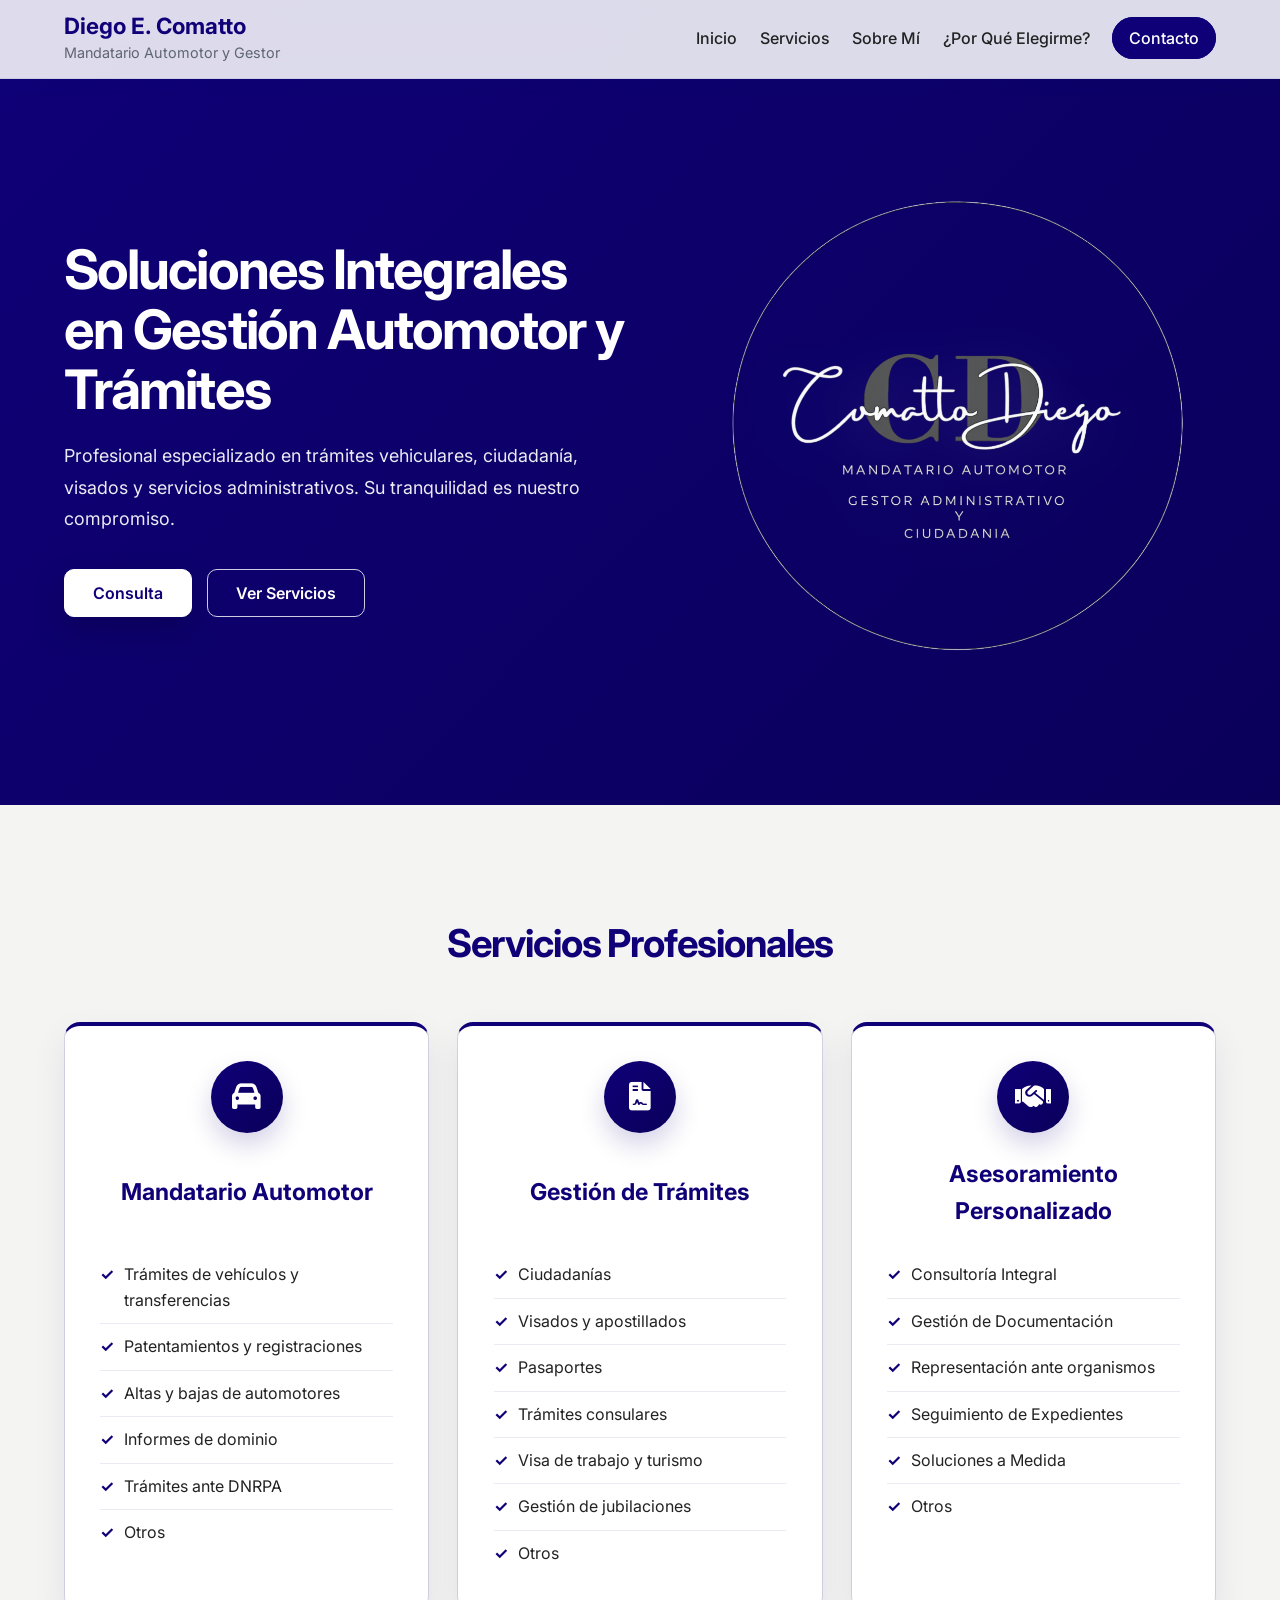
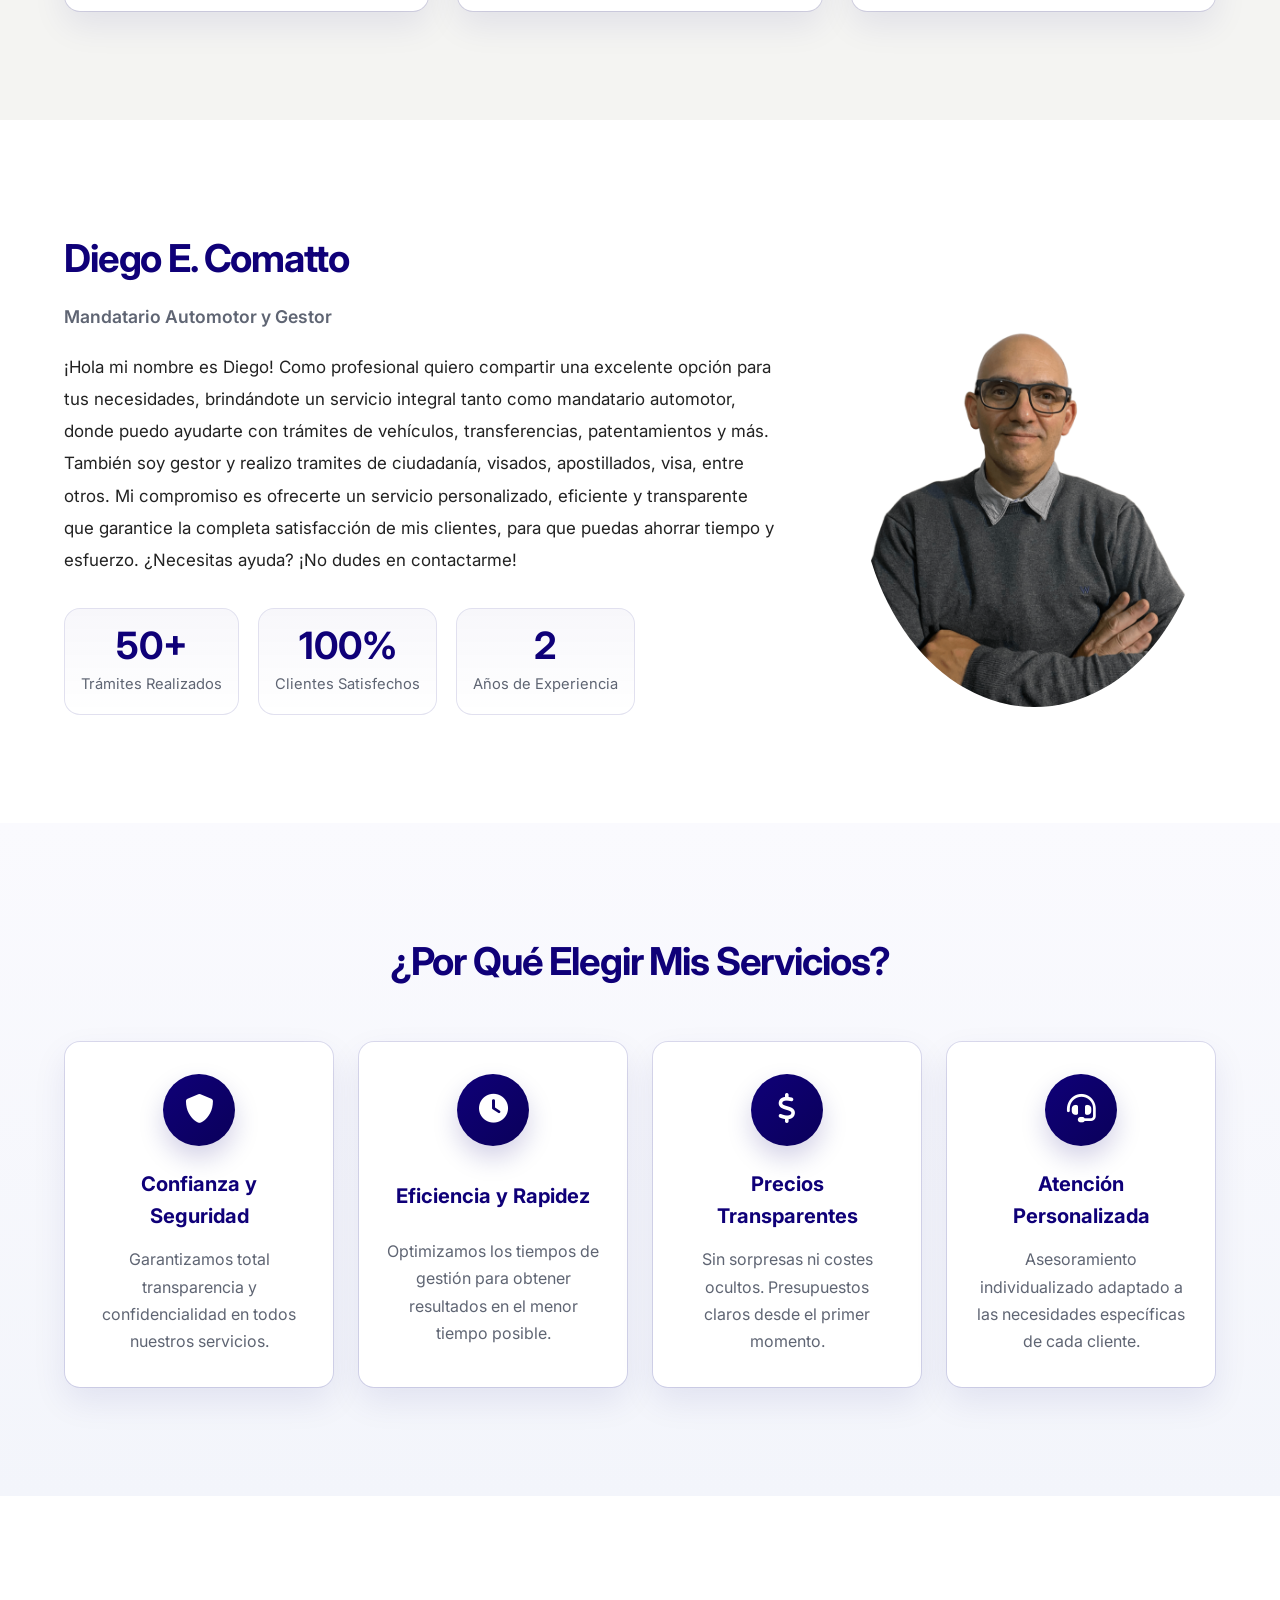
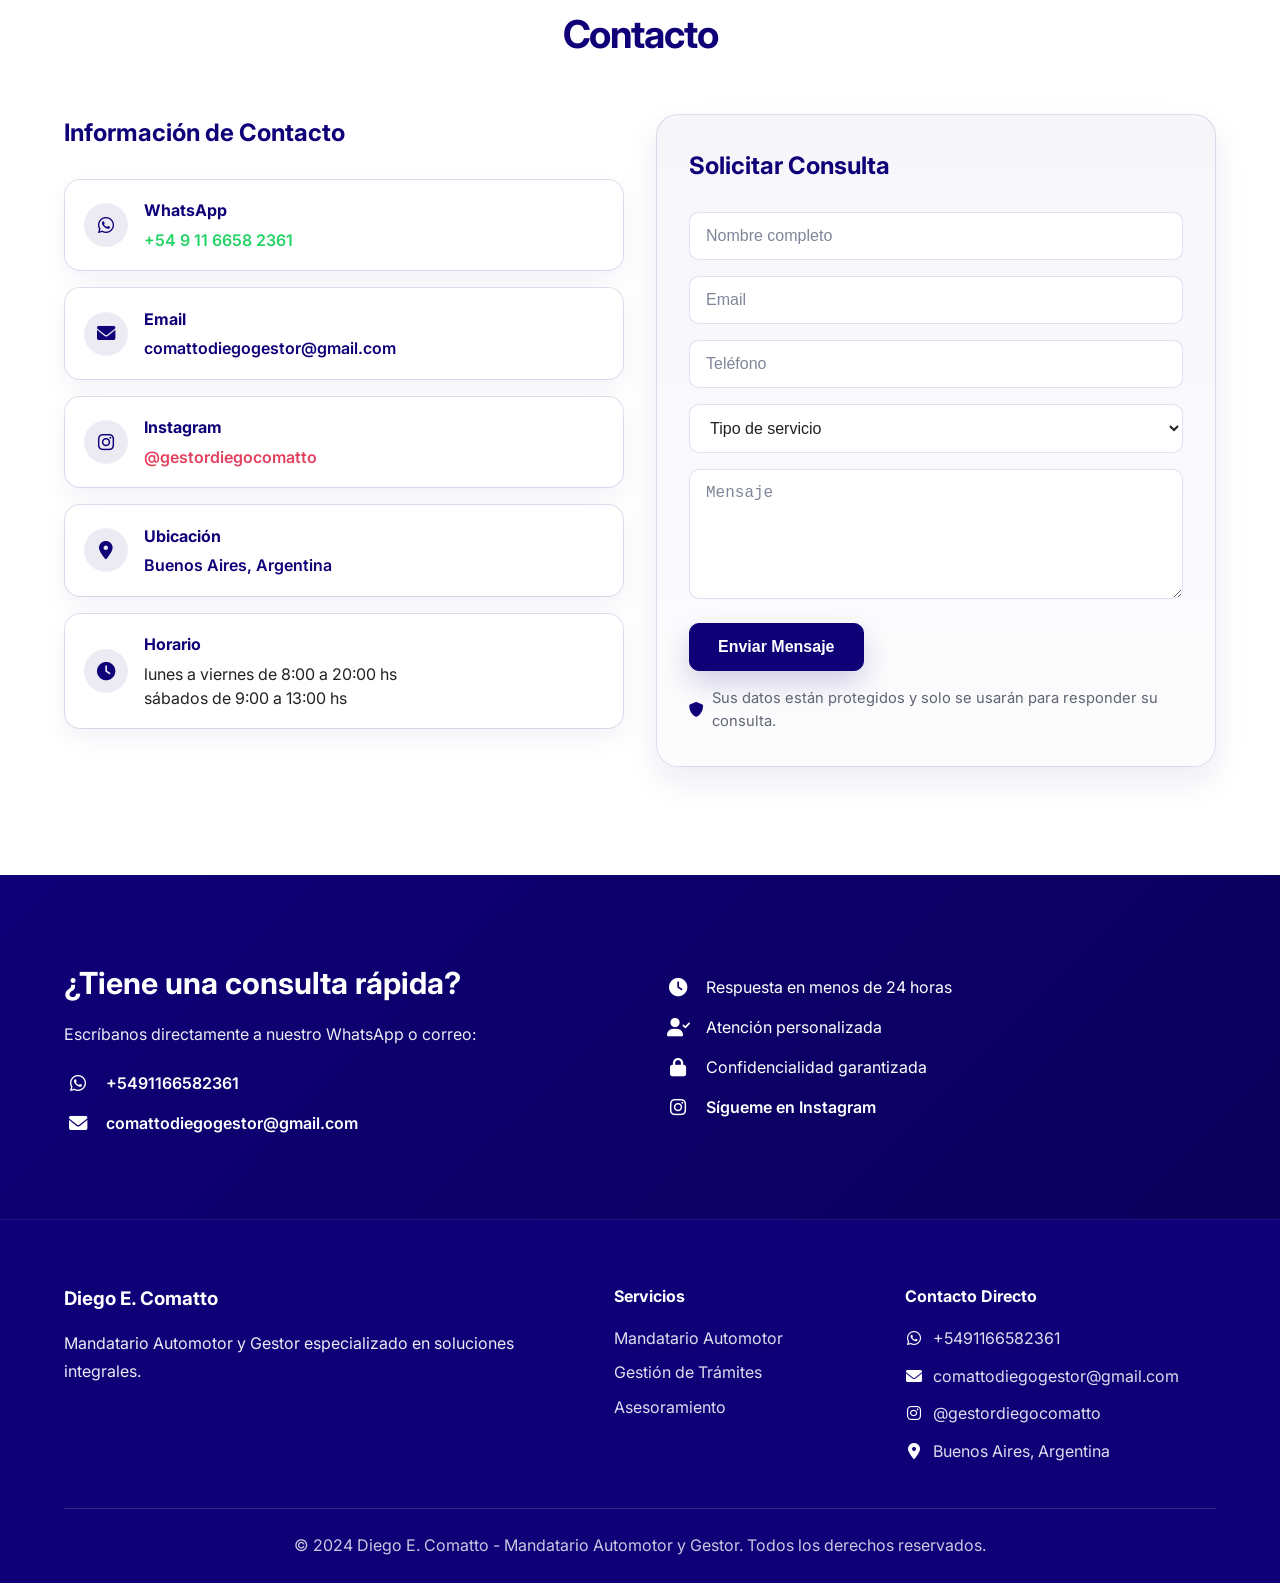
==== index.html @ 21429ae6 "Update index.html" ====
<!DOCTYPE html>
<html lang="es">
<head>
    <meta charset="UTF-8">
    <meta name="viewport" content="width=device-width, initial-scale=1.0">
    <title>Gestoría Comatto | Mandatario Automotor y Gestor Administrativo</title>
    <meta name="description" content="Gestoría Comatto. Mandatario automotor y gestor administrativo especializado en trámites automotor, ciudadanías, visados, apostillados y servicios administrativos en Buenos Aires.">
    <meta name="keywords" content="gestoría, gestor administrativo, mandatario automotor, trámites automotor, ciudadanías, visados, apostillados, Buenos Aires">
    <meta name="author" content="Diego E. Comatto">
    <meta property="og:title" content="Gestoría Comatto | Mandatario Automotor y Gestor Administrativo">
    <meta property="og:description" content="Soluciones integrales en gestión automotor y trámites. Profesional especializado en trámites vehiculares, ciudadanía, visados y servicios administrativos.">
    <meta property="og:type" content="website">
    <meta property="og:url" content="https://gestorcomatto.com/">
    <meta property="og:image" content="https://gestorcomatto.com/Logo%20Gestoria.png">
    <link rel="icon" type="image/png" sizes="32x32" href="favicon.png">
    <link rel="icon" type="image/png" sizes="192x192" href="favicon.png">
    <link rel="apple-touch-icon" href="favicon.png">
    <link rel="stylesheet" href="gestoria.css">
    <link rel="stylesheet" href="https://cdnjs.cloudflare.com/ajax/libs/font-awesome/6.0.0/css/all.min.css">
    <link href="https://fonts.googleapis.com/css2?family=Inter:wght@300;400;500;600;700&display=swap" rel="stylesheet">
</head>
<body>
    <!-- Header -->
    <header class="header">
        <nav class="navbar">
            <div class="nav-container">
                <div class="logo">
                    <h2>Diego E. Comatto</h2>
                    <span>Mandatario Automotor y Gestor</span>
                </div>
                <ul class="nav-menu">
                    <li><a href="#inicio">Inicio</a></li>
                    <li><a href="#servicios">Servicios</a></li>
                    <li><a href="#sobre-mi">Sobre Mí</a></li>
                    <li><a href="#porque-elegirme">¿Por Qué Elegirme?</a></li>
                    <li><a href="#contacto" class="nav-cta">Contacto</a></li>
                </ul>
                <button class="hamburger" aria-label="Menú principal" aria-expanded="false" type="button">
                    <span></span>
                    <span></span>
                    <span></span>
                </button>
            </div>
        </nav>
    </header>

    <!-- Hero Section -->
    <section id="inicio" class="hero">
        <div class="hero-container">
            <div class="hero-content">
                <h1>Soluciones Integrales en Gestión Automotor y Trámites</h1>
                <p>Profesional especializado en trámites vehiculares, ciudadanía, visados y servicios administrativos. Su tranquilidad es nuestro compromiso.</p>
                <div class="hero-buttons">
                    <a href="#contacto" class="btn btn-primary">Consulta</a>
                    <a href="#servicios" class="btn btn-secondary">Ver Servicios</a>
                </div>
            </div>
            <div class="hero-image">
                <div class="image-placeholder">
                    <!-- Imagen PNG reemplazando el ícono -->
                    <img src="Logo Gestoria.png" alt="Diego Comatto - Mandatario Automotor y Gestor" class="logo-imagen">
                </div>
            </div>
        </div>
    </section>

    <!-- Servicios Section -->
    <section id="servicios" class="servicios">
        <div class="container">
            <h2 class="section-title">Servicios Profesionales</h2>
            <div class="servicios-grid">
                <div class="servicio-card">
                    <div class="servicio-icon">
                        <i class="fas fa-car" aria-hidden="true"></i>
                    </div>
                    <h3>Mandatario Automotor</h3>
                    <ul>
                        <li>Trámites de vehículos y transferencias</li>
                        <li>Patentamientos y registraciones</li>
                        <li>Altas y bajas de automotores</li>
                        <li>Informes de dominio</li>
                        <li>Trámites ante DNRPA</li>
                        <li>Otros</li>
                    </ul>
                </div>
                <div class="servicio-card">
                    <div class="servicio-icon">
                        <i class="fas fa-file-contract" aria-hidden="true"></i>
                    </div>
                    <h3>Gestión de Trámites</h3>
                    <ul>
                        <li>Ciudadanías</li>
                        <li>Visados y apostillados</li>
                        <li>Pasaportes</li>
                        <li>Trámites consulares</li>
                        <li>Visa de trabajo y turismo</li>
                        <li>Gestión de jubilaciones</li>
                        <li>Otros</li>
                    </ul>
                </div>
                <div class="servicio-card">
                    <div class="servicio-icon">
                        <i class="fas fa-handshake" aria-hidden="true"></i>
                    </div>
                    <h3>Asesoramiento Personalizado</h3>
                    <ul>
                        <li>Consultoría Integral</li>
                        <li>Gestión de Documentación</li>
                        <li>Representación ante organismos</li>
                        <li>Seguimiento de Expedientes</li>
                        <li>Soluciones a Medida</li>
                        <li>Otros</li>
                    </ul>
                </div>
            </div>
        </div>
    </section>

    <!-- Sobre Mí Section -->
    <section id="sobre-mi" class="sobre-mi">
        <div class="container">
            <div class="sobre-mi-content">
                <div class="sobre-mi-text">
                    <h2 class="section-title">Diego E. Comatto</h2>
                    <p class="subtitle">Mandatario Automotor y Gestor</p>
                    <p class="presentacion-texto">
                        ¡Hola mi nombre es Diego! Como profesional quiero compartir una excelente opción para tus necesidades, brindándote un servicio integral tanto como mandatario automotor, donde puedo ayudarte con trámites de vehículos, transferencias, patentamientos y más. También soy gestor y realizo tramites de ciudadanía, visados, apostillados, visa, entre otros. Mi compromiso es ofrecerte un servicio personalizado, eficiente y transparente que garantice la completa satisfacción de mis clientes, para que puedas ahorrar tiempo y esfuerzo. ¿Necesitas ayuda? ¡No dudes en contactarme!
                    </p>
                    <div class="experiencia-stats">
                        <div class="stat">
                            <span class="number">50+</span>
                            <span class="label">Trámites Realizados</span>
                        </div>
                        <div class="stat">
                            <span class="number">100%</span>
                            <span class="label">Clientes Satisfechos</span>
                        </div>
                        <div class="stat">
                            <span class="number">2</span>
                            <span class="label">Años de Experiencia</span>
                        </div>
                    </div>
                </div>
                <div class="sobre-mi-image">
                    <div class="image-placeholder">
                        <!-- Foto personal de Diego E. Comatto -->
                        <img src="Foto Diego.png" alt="Diego E. Comatto - Mandatario Automotor y Gestor Profesional" class="foto-perfil">
                    </div>
                </div>
            </div>
        </div>
    </section>

    <!-- Por Qué Elegirme Section -->
    <section id="porque-elegirme" class="porque-elegirme">
        <div class="container">
            <h2 class="section-title">¿Por Qué Elegir Mis Servicios?</h2>
            <div class="beneficios-grid">
                <div class="beneficio">
                    <div class="beneficio-icon">
                        <i class="fas fa-shield-alt" aria-hidden="true"></i>
                    </div>
                    <h3>Confianza y Seguridad</h3>
                    <p>Garantizamos total transparencia y confidencialidad en todos nuestros servicios.</p>
                </div>
                <div class="beneficio">
                    <div class="beneficio-icon">
                        <i class="fas fa-clock" aria-hidden="true"></i>
                    </div>
                    <h3>Eficiencia y Rapidez</h3>
                    <p>Optimizamos los tiempos de gestión para obtener resultados en el menor tiempo posible.</p>
                </div>
                <div class="beneficio">
                    <div class="beneficio-icon">
                        <i class="fas fa-dollar-sign" aria-hidden="true"></i>
                    </div>
                    <h3>Precios Transparentes</h3>
                    <p>Sin sorpresas ni costes ocultos. Presupuestos claros desde el primer momento.</p>
                </div>
                <div class="beneficio">
                    <div class="beneficio-icon">
                        <i class="fas fa-headset" aria-hidden="true"></i>
                    </div>
                    <h3>Atención Personalizada</h3>
                    <p>Asesoramiento individualizado adaptado a las necesidades específicas de cada cliente.</p>
                </div>
            </div>
        </div>
    </section>

    <!-- Contacto Section -->
    <section id="contacto" class="contacto">
        <div class="container">
            <h2 class="section-title">Contacto</h2>
            <div class="contacto-content">
                <div class="contacto-info">
                    <h3>Información de Contacto</h3>
                    <div class="contacto-item">
                        <i class="fab fa-whatsapp" aria-hidden="true"></i>
                        <div>
                            <span>WhatsApp</span>
                            <p>
                                <a href="https://wa.me/5491166582361?text=Hola%20Diego,%20me%20interesan%20tus%20servicios" class="whatsapp-link" target="_blank" rel="noopener noreferrer">
                                    +54 9 11 6658 2361
                                </a>
                            </p>
                        </div>
                    </div>
                    <div class="contacto-item">
                        <i class="fas fa-envelope" aria-hidden="true"></i>
                        <div>
                            <span>Email</span>
                            <p>
                                <a href="mailto:comattodiegogestor@gmail.com" class="email-link">
                                    comattodiegogestor@gmail.com
                                </a>
                            </p>
                        </div>
                    </div>
                    <div class="contacto-item">
                        <i class="fab fa-instagram" aria-hidden="true"></i>
                        <div>
                            <span>Instagram</span>
                            <p>
                                <a href="https://www.instagram.com/gestordiegocomatto?utm_source=ig_web_button_share_sheet&igsh=ZDNlZDc0MzIxNw==" target="_blank" class="instagram-link" rel="noopener noreferrer">
                                    @gestordiegocomatto
                                </a>
                            </p>
                        </div>
                    </div>
                    <div class="contacto-item">
                        <i class="fas fa-map-marker-alt" aria-hidden="true"></i>
                        <div>
                            <span>Ubicación</span>
                            <p>
                                <a href="https://maps.app.goo.gl/EcpAoSjXyspuMGnr9?g_st=aw" target="_blank" class="ubicacion-link" rel="noopener noreferrer">
                                    Buenos Aires, Argentina
                                </a>
                            </p>
                        </div>
                    </div>
                    <div class="contacto-item">
                        <i class="fas fa-clock" aria-hidden="true"></i>
                        <div>
                            <span>Horario</span>
                            <p class="horario">lunes a viernes de 8:00 a 20:00 hs<br>sábados de 9:00 a 13:00 hs</p>
                        </div>
                    </div>
                </div>
                <div class="contacto-form">
                    <h3>Solicitar Consulta</h3>
                    <form id="formulario-contacto" action="https://formspree.io/f/xjknpjpp" method="POST">
                        <div class="form-group">
                            <input type="text" name="nombre" placeholder="Nombre completo" required aria-label="Nombre completo">
                        </div>
                        <div class="form-group">
                            <input type="email" name="email" placeholder="Email" required aria-label="Correo electrónico">
                        </div>
                        <div class="form-group">
                            <input type="tel" name="telefono" placeholder="Teléfono" aria-label="Número de teléfono" inputmode="numeric">
                        </div>
                        <div class="form-group">
                            <select name="servicio" required aria-label="Tipo de servicio requerido" title="Seleccione el tipo de servicio">
                                <option value="">Tipo de servicio</option>
                                <option value="automotor">Mandatario Automotor</option>
                                <option value="tramites">Gestión de Trámites</option>
                                <option value="ciudadania">Ciudadanía</option>
                                <option value="asesoramiento">Asesoramiento</option>
                            </select>
                        </div>
                        <div class="form-group">
                            <textarea name="mensaje" placeholder="Mensaje" rows="5" required aria-label="Escriba su mensaje"></textarea>
                        </div>
                        
                        <!-- Configuración de Formspree -->
                        <input type="hidden" name="_subject" value="Nueva Consulta - Diego E. Comatto">
                                                <input type="text" name="_gotcha" class="hidden-field" aria-label="Campo anti-spam - no completar" title="Campo de protección anti-spam, déjelo vacío">
                        
                        <button type="submit" class="btn btn-primary">Enviar Mensaje</button>
                        <p class="form-nota">
                            <i class="fas fa-shield-alt"></i> Sus datos están protegidos y solo se usarán para responder su consulta.
                        </p>
                    </form>
                </div>
            </div>
        </div>
    </section>

    <!-- Sección Rápida de Consulta -->
    <section class="consulta-rapida">
        <div class="container">
            <div class="consulta-content">
                <div class="consulta-text">
                    <h3>¿Tiene una consulta rápida?</h3>
                    <p>Escríbanos directamente a nuestro WhatsApp o correo:</p>
                    <div class="contacto-directo">
                        <div class="contacto-directo-item">
                            <i class="fab fa-whatsapp"></i>
                            <a href="https://wa.me/5491166582361?text=Hola%20Diego,%20me%20interesan%20tus%20servicios" target="_blank" class="whatsapp-link-light" rel="noopener noreferrer">
                                +5491166582361
                            </a>
                        </div>
                        <div class="contacto-directo-item">
                            <i class="fas fa-envelope"></i>
                            <a href="mailto:comattodiegogestor@gmail.com" class="email-link-light">
                                comattodiegogestor@gmail.com
                            </a>
                        </div>
                    </div>
                </div>
                <div class="consulta-info">
                    <div class="consulta-info-item">
                        <i class="fas fa-clock"></i>
                        <span>Respuesta en menos de 24 horas</span>
                    </div>
                    <div class="consulta-info-item">
                        <i class="fas fa-user-check"></i>
                        <span>Atención personalizada</span>
                    </div>
                    <div class="consulta-info-item">
                        <i class="fas fa-lock"></i>
                        <span>Confidencialidad garantizada</span>
                    </div>
                    <div class="consulta-info-item">
                        <i class="fab fa-instagram"></i>
                        <a href="https://www.instagram.com/gestordiegocomatto?utm_source=ig_web_button_share_sheet&igsh=ZDNlZDc0MzIxNw==" target="_blank" class="instagram-link-light" rel="noopener noreferrer">
                            Sígueme en Instagram
                        </a>
                    </div>
                </div>
            </div>
        </div>
    </section>

    <!-- Footer -->
    <footer class="footer">
        <div class="container">
            <div class="footer-content">
                <div class="footer-section">
                    <h3>Diego E. Comatto</h3>
                    <p>Mandatario Automotor y Gestor especializado en soluciones integrales.</p>
                </div>
                <div class="footer-section">
                    <h4>Servicios</h4>
                    <ul>
                        <li><a href="#servicios">Mandatario Automotor</a></li>
                        <li><a href="#servicios">Gestión de Trámites</a></li>
                        <li><a href="#servicios">Asesoramiento</a></li>
                    </ul>
                </div>
                <div class="footer-section">
                    <h4>Contacto Directo</h4>
                    <div class="footer-contacto-item">
                        <i class="fab fa-whatsapp"></i>
                        <a href="https://wa.me/5491166582361?text=Hola%20Diego,%20me%20interesan%20tus%20servicios" target="_blank" rel="noopener noreferrer">
                            +5491166582361
                        </a>
                    </div>
                    <div class="footer-contacto-item">
                        <i class="fas fa-envelope"></i>
                        <a href="mailto:comattodiegogestor@gmail.com">comattodiegogestor@gmail.com</a>
                    </div>
                    <div class="footer-contacto-item">
                        <i class="fab fa-instagram"></i>
                        <a href="https://www.instagram.com/gestordiegocomatto?utm_source=ig_web_button_share_sheet&igsh=ZDNlZDc0MzIxNw==" target="_blank" rel="noopener noreferrer">
                            @gestordiegocomatto
                        </a>
                    </div>
                    <div class="footer-contacto-item">
                        <i class="fas fa-map-marker-alt"></i>
                        <a href="https://maps.app.goo.gl/EcpAoSjXyspuMGnr9?g_st=aw" target="_blank" rel="noopener noreferrer">
                            Buenos Aires, Argentina
                        </a>
                    </div>
                </div>
            </div>
            <div class="footer-bottom">
                <p>&copy; 2024 Diego E. Comatto - Mandatario Automotor y Gestor. Todos los derechos reservados.</p>
            </div>
        </div>
    </footer>

    <script type="application/ld+json">
    {
      "@context": "https://schema.org",
      "@type": "ProfessionalService",
      "name": "Gestoría Comatto",
      "url": "https://gestorcomatto.com/",
      "logo": "https://gestorcomatto.com/Logo%20Gestoria.png",
      "image": "https://gestorcomatto.com/Foto%20Diego.png",
      "description": "Gestoría administrativa, mandatario automotor y ciudadanía. Trámites automotor, transferencias, ciudadanías, visados, apostillados y gestión de jubilaciones.",
      "telephone": "+5491166582361",
      "priceRange": "$$",
      "address": {
        "@type": "PostalAddress",
        "addressLocality": "Buenos Aires",
        "addressRegion": "Buenos Aires",
        "addressCountry": "AR"
      },
      "areaServed": "Argentina",
      "founder": {
        "@type": "Person",
        "name": "Diego E. Comatto"
      },
      "serviceType": [
        "Mandatario automotor",
        "Gestoría administrativa",
        "Ciudadanías",
        "Visados y apostillados",
        "Gestión de jubilaciones"
      ]
    }
    </script>

    <script src="gestoria.js"></script>
</body>
</html>
---- gestoria.css ----
* {
    margin: 0;
    padding: 0;
    box-sizing: border-box;
}

:root {
    --primary-color: #0f0078;
    --primary-color-dark: #0a005a;
    --secondary-color: #f4f4f2;
    --accent-color: #ffffff;
    --text-color: #222222;
    --text-light: #5f6573;
    --border-color: rgba(15, 0, 120, 0.12);
    --border-strong: rgba(15, 0, 120, 0.18);
    --shadow-soft: 0 14px 34px rgba(15, 0, 120, 0.08);
    --shadow-soft-hover: 0 18px 38px rgba(15, 0, 120, 0.11);
    --radius-sm: 10px;
    --radius-md: 16px;
    --radius-lg: 22px;
    --whatsapp-color: #25d366;
    --instagram-color: #e4405f;
    --success-color: #1d8f5f;
    --error-color: #d94b40;
}

html {
    scroll-behavior: smooth;
}

body {
    font-family: 'Inter', sans-serif;
    line-height: 1.6;
    color: var(--text-color);
    background-color: var(--accent-color);
    text-rendering: optimizeLegibility;
    -webkit-font-smoothing: antialiased;
}

img {
    max-width: 100%;
    display: block;
}

.container {
    max-width: 1200px;
    margin: 0 auto;
    padding: 0 24px;
}

.section-title {
    font-size: clamp(2rem, 3vw, 2.6rem);
    font-weight: 700;
    text-align: center;
    margin-bottom: 3rem;
    color: var(--primary-color);
    letter-spacing: -0.03em;
}

.btn {
    display: inline-flex;
    align-items: center;
    justify-content: center;
    min-height: 48px;
    padding: 13px 28px;
    border-radius: var(--radius-sm);
    text-decoration: none;
    font-weight: 600;
    font-size: 1rem;
    line-height: 1;
    border: 1px solid transparent;
    cursor: pointer;
    transition: transform 0.25s ease, box-shadow 0.25s ease, background-color 0.25s ease, color 0.25s ease, border-color 0.25s ease;
}

.btn:hover {
    transform: translateY(-2px);
}

.btn:active {
    transform: translateY(0);
}

.btn:focus-visible,
a:focus-visible,
button:focus-visible,
input:focus-visible,
select:focus-visible,
textarea:focus-visible {
    outline: 2px solid var(--primary-color);
    outline-offset: 3px;
}

.btn-primary {
    background: var(--primary-color);
    color: #ffffff;
    border-color: var(--primary-color);
    box-shadow: 0 12px 28px rgba(15, 0, 120, 0.18);
}

.btn-primary:hover {
    background: var(--primary-color-dark);
    border-color: var(--primary-color-dark);
    box-shadow: 0 16px 32px rgba(15, 0, 120, 0.24);
}

.btn-secondary {
    background: transparent;
    color: var(--primary-color);
    border-color: var(--primary-color);
}

.btn-secondary:hover {
    background: rgba(15, 0, 120, 0.05);
}

.header {
    position: fixed;
    top: 0;
    width: 100%;
    z-index: 1000;
    background: rgba(255, 255, 255, 0.86);
    -webkit-backdrop-filter: blur(14px);
    backdrop-filter: blur(14px);
    border-bottom: 1px solid rgba(15, 0, 120, 0.08);
}

.navbar {
    transition: background-color 0.25s ease, box-shadow 0.25s ease, border-color 0.25s ease;
}

.navbar.navbar-scrolled {
    background: rgba(255, 255, 255, 0.96);
    box-shadow: 0 10px 24px rgba(15, 0, 120, 0.08);
}

.nav-container {
    max-width: 1200px;
    margin: 0 auto;
    padding: 0 24px;
    min-height: 78px;
    display: flex;
    justify-content: space-between;
    align-items: center;
    gap: 24px;
}

.logo h2 {
    color: var(--primary-color);
    font-weight: 700;
    font-size: 1.4rem;
    line-height: 1.1;
}

.logo span {
    color: var(--text-light);
    font-size: 0.9rem;
    display: block;
    margin-top: 2px;
}

.nav-menu {
    display: flex;
    list-style: none;
    gap: 1.4rem;
    align-items: center;
}

.nav-menu a {
    text-decoration: none;
    color: var(--text-color);
    font-weight: 500;
    transition: color 0.25s ease;
    position: relative;
}

.nav-menu a:hover {
    color: var(--primary-color);
}

.nav-menu a::after {
    content: '';
    position: absolute;
    left: 0;
    bottom: -6px;
    width: 0;
    height: 2px;
    background: var(--primary-color);
    transition: width 0.25s ease;
}

.nav-menu a:hover::after {
    width: 100%;
}

.nav-cta {
    background: var(--primary-color);
    color: #ffffff !important;
    padding: 10px 16px;
    border-radius: 999px;
    border: 1px solid var(--primary-color);
}

.nav-cta:hover {
    background: var(--primary-color-dark);
}

.nav-cta::after {
    display: none;
}

.hamburger {
    display: none;
    flex-direction: column;
    justify-content: center;
    gap: 5px;
    width: 48px;
    height: 48px;
    border: 1px solid var(--border-color);
    border-radius: 12px;
    background: #ffffff;
    cursor: pointer;
    flex-shrink: 0;
}

.hamburger span {
    width: 20px;
    height: 2px;
    background: var(--primary-color);
    margin: 0 auto;
    transition: transform 0.25s ease, opacity 0.25s ease;
}

.hamburger.active span:nth-child(1) {
    transform: translateY(7px) rotate(45deg);
}

.hamburger.active span:nth-child(2) {
    opacity: 0;
}

.hamburger.active span:nth-child(3) {
    transform: translateY(-7px) rotate(-45deg);
}

.hero {
    padding: 170px 0 118px;
    background: linear-gradient(135deg, var(--primary-color) 0%, var(--primary-color-dark) 100%);
    color: #ffffff;
    overflow: hidden;
}

.hero-container {
    max-width: 1200px;
    margin: 0 auto;
    padding: 0 24px;
    display: grid;
    grid-template-columns: minmax(0, 1.05fr) minmax(300px, 0.95fr);
    gap: 4rem;
    align-items: center;
}

.hero-content h1 {
    font-size: clamp(2.3rem, 5vw, 3.4rem);
    font-weight: 700;
    line-height: 1.1;
    letter-spacing: -0.035em;
    margin-bottom: 1.3rem;
}

.hero-content p {
    font-size: 1.12rem;
    margin-bottom: 2.15rem;
    opacity: 0.92;
    line-height: 1.75;
    max-width: 60ch;
}

.hero-buttons {
    display: flex;
    gap: 0.95rem;
    flex-wrap: wrap;
}

.hero .btn-primary {
    background: #ffffff;
    color: var(--primary-color);
    border-color: #ffffff;
    box-shadow: 0 14px 30px rgba(7, 4, 45, 0.28);
}

.hero .btn-primary:hover {
    background: #f7f7f7;
    color: var(--primary-color);
    border-color: #f7f7f7;
}

.hero .btn-secondary {
    background: transparent;
    color: #ffffff;
    border-color: rgba(255, 255, 255, 0.8);
}

.hero .btn-secondary:hover {
    background: rgba(255, 255, 255, 0.12);
    color: #ffffff;
    border-color: #ffffff;
}

.hero-image {
    display: flex;
    justify-content: center;
    align-items: center;
}

.image-placeholder {
    display: flex;
    align-items: center;
    justify-content: center;
    overflow: hidden;
}

.image-placeholder--hero {
    width: min(100%, 400px);
    aspect-ratio: 1;
    padding: 20px;
}

.logo-imagen {
    width: 100%;
    height: 100%;
    object-fit: contain;
    filter: drop-shadow(0 10px 24px rgba(255, 255, 255, 0.08));
    transition: transform 0.35s ease, filter 0.35s ease;
}

.hero .logo-imagen:hover {
    transform: scale(1.03);
    filter: drop-shadow(0 16px 32px rgba(255, 255, 255, 0.14));
}

.servicios,
.sobre-mi,
.porque-elegirme,
.contacto {
    padding: 108px 0;
}

.servicios {
    background: var(--secondary-color);
}

.servicios-grid {
    display: grid;
    grid-template-columns: repeat(auto-fit, minmax(280px, 1fr));
    gap: 1.75rem;
}

.servicio-card,
.beneficio,
.contacto-item,
.contacto-form {
    border: 1px solid var(--border-color);
}

.servicio-card {
    background: var(--accent-color);
    padding: 2.2rem;
    border-radius: var(--radius-md);
    text-align: center;
    box-shadow: var(--shadow-soft);
    transition: transform 0.25s ease, box-shadow 0.25s ease, border-color 0.25s ease;
    border-top: 4px solid var(--primary-color);
}

.servicio-card:hover {
    transform: translateY(-4px);
    box-shadow: var(--shadow-soft-hover);
    border-color: var(--border-strong);
}

.servicio-icon,
.beneficio-icon {
    width: 72px;
    height: 72px;
    display: flex;
    align-items: center;
    justify-content: center;
    margin: 0 auto 1.4rem;
    border-radius: 50%;
    background: linear-gradient(135deg, var(--primary-color) 0%, var(--primary-color-dark) 100%);
    box-shadow: 0 12px 26px rgba(15, 0, 120, 0.18);
}

.servicio-icon i,
.beneficio-icon i {
    font-size: 1.8rem;
    color: #ffffff;
}

.servicio-card h3,
.beneficio h3,
.contacto-info h3,
.contacto-form h3 {
    color: var(--primary-color);
}

.servicio-card h3 {
    font-size: 1.45rem;
    font-weight: 700;
    margin-bottom: 1.4rem;
}

.servicio-card ul {
    list-style: none;
    text-align: left;
}

.servicio-card li {
    position: relative;
    padding: 0.62rem 0 0.62rem 1.5rem;
    border-bottom: 1px solid rgba(15, 0, 120, 0.08);
}

.servicio-card li:last-child {
    border-bottom: 0;
}

.servicio-card li::before {
    content: '✓';
    position: absolute;
    left: 0;
    top: 0.62rem;
    color: var(--primary-color);
    font-weight: 700;
}

.sobre-mi {
    background: #ffffff;
}

.sobre-mi-content {
    display: grid;
    grid-template-columns: minmax(0, 2fr) minmax(260px, 1fr);
    gap: 4rem;
    align-items: center;
}

.sobre-mi-text .section-title {
    text-align: left;
    margin-bottom: 0.8rem;
}

.subtitle {
    font-size: 1.1rem;
    color: var(--text-light);
    margin-bottom: 1.25rem;
    font-weight: 600;
}

.presentacion-texto {
    max-width: 65ch;
    font-size: 1.06rem;
    line-height: 1.9;
    margin-bottom: 2rem;
    color: var(--text-color);
    text-align: left;
}

.experiencia-stats {
    display: flex;
    gap: 1.2rem;
    flex-wrap: wrap;
}

.stat {
    min-width: 150px;
    padding: 1.1rem 1rem;
    border: 1px solid var(--border-color);
    border-radius: var(--radius-md);
    background: linear-gradient(180deg, rgba(15, 0, 120, 0.03), rgba(15, 0, 120, 0));
    text-align: center;
}

.number {
    display: block;
    font-size: 2.35rem;
    font-weight: 700;
    color: var(--primary-color);
    line-height: 1;
}

.label {
    display: block;
    margin-top: 0.55rem;
    font-size: 0.92rem;
    color: var(--text-light);
}

.image-placeholder--profile {
    width: 260px;
    height: 260px;
    margin-left: auto;
    border-radius: 50%;
    padding: 6px;
    background: linear-gradient(135deg, rgba(15, 0, 120, 0.22), rgba(15, 0, 120, 0.06));
    box-shadow: 0 18px 38px rgba(15, 0, 120, 0.14);
}

.foto-perfil {
    width: 100%;
    height: 100%;
    border-radius: 50%;
    object-fit: cover;
    border: 5px solid #ffffff;
}

.porque-elegirme {
    background: linear-gradient(180deg, #fafafe 0%, #f3f5fb 100%);
}

.beneficios-grid {
    display: grid;
    grid-template-columns: repeat(auto-fit, minmax(240px, 1fr));
    gap: 1.5rem;
}

.beneficio {
    background: #ffffff;
    padding: 2rem 1.75rem;
    border-radius: var(--radius-md);
    text-align: center;
    box-shadow: var(--shadow-soft);
    transition: transform 0.25s ease, box-shadow 0.25s ease, border-color 0.25s ease;
}

.beneficio:hover {
    transform: translateY(-4px);
    box-shadow: var(--shadow-soft-hover);
    border-color: var(--border-strong);
}

.beneficio h3 {
    font-size: 1.26rem;
    margin-bottom: 0.85rem;
}

.beneficio p {
    color: var(--text-light);
    line-height: 1.7;
}

.contacto {
    background: #ffffff;
}

.contacto-content {
    display: grid;
    grid-template-columns: minmax(0, 1fr) minmax(0, 1fr);
    gap: 2rem;
    align-items: start;
}

.contacto-info,
.contacto-form {
    border-radius: var(--radius-lg);
}

.contacto-info h3,
.contacto-form h3 {
    font-size: 1.5rem;
    font-weight: 700;
    margin-bottom: 1.7rem;
}

.contacto-item {
    display: flex;
    align-items: center;
    gap: 1rem;
    margin-bottom: 1rem;
    padding: 1.15rem 1.2rem;
    background: #ffffff;
    border-radius: var(--radius-md);
    box-shadow: 0 10px 26px rgba(15, 0, 120, 0.05);
    transition: transform 0.25s ease, box-shadow 0.25s ease, border-color 0.25s ease;
    min-height: 84px;
}

.contacto-item:hover {
    transform: translateY(-3px);
    box-shadow: 0 16px 30px rgba(15, 0, 120, 0.08);
    border-color: var(--border-strong);
}

.contacto-item i {
    width: 44px;
    height: 44px;
    border-radius: 50%;
    flex-shrink: 0;
    display: inline-flex;
    align-items: center;
    justify-content: center;
    background: rgba(15, 0, 120, 0.08);
    color: var(--primary-color);
    font-size: 1.15rem;
}

.contacto-item > div {
    flex: 1;
}

.contacto-item span {
    display: block;
    font-weight: 700;
    color: var(--primary-color);
    margin-bottom: 0.25rem;
}

.contacto-item p {
    margin: 0;
    line-height: 1.5;
}

.horario {
    color: var(--text-color);
}

.whatsapp-link,
.email-link,
.instagram-link,
.ubicacion-link {
    text-decoration: none;
    font-weight: 600;
    transition: color 0.25s ease, opacity 0.25s ease;
    overflow-wrap: anywhere;
}

.whatsapp-link {
    color: var(--whatsapp-color);
}

.whatsapp-link:hover {
    color: #128c7e;
}

.email-link,
.ubicacion-link {
    color: var(--primary-color);
}

.email-link:hover,
.ubicacion-link:hover {
    color: var(--primary-color-dark);
}

.instagram-link {
    color: var(--instagram-color);
}

.instagram-link:hover {
    color: #c13584;
}

.contacto-form {
    background: linear-gradient(180deg, rgba(15, 0, 120, 0.03), rgba(15, 0, 120, 0));
    padding: 2rem;
    border: 1px solid var(--border-color);
    box-shadow: var(--shadow-soft);
}

.form-group {
    margin-bottom: 1rem;
}

.form-group input,
.form-group select,
.form-group textarea {
    width: 100%;
    padding: 14px 16px;
    border: 1px solid rgba(15, 0, 120, 0.12);
    border-radius: var(--radius-sm);
    font-size: 16px;
    transition: border-color 0.25s ease, box-shadow 0.25s ease, background-color 0.25s ease;
    background: #ffffff;
    color: var(--text-color);
}

.form-group input::placeholder,
.form-group textarea::placeholder {
    color: #80859a;
}

.form-group input:focus,
.form-group select:focus,
.form-group textarea:focus {
    border-color: rgba(15, 0, 120, 0.34);
    box-shadow: 0 0 0 4px rgba(15, 0, 120, 0.08);
}

.form-group textarea {
    resize: vertical;
    min-height: 130px;
}

.form-nota {
    display: flex;
    align-items: center;
    gap: 8px;
    margin-top: 1rem;
    font-size: 0.92rem;
    color: var(--text-light);
}

.form-nota i {
    color: var(--primary-color);
}

.hidden-field {
    display: none !important;
}

.consulta-rapida {
    padding: 84px 0;
    background: linear-gradient(135deg, var(--primary-color) 0%, var(--primary-color-dark) 100%);
    color: #ffffff;
}

.consulta-content {
    display: grid;
    grid-template-columns: minmax(0, 1fr) minmax(0, 1fr);
    gap: 3rem;
    align-items: center;
}

.consulta-text h3 {
    font-size: 1.9rem;
    margin-bottom: 0.9rem;
}

.consulta-text p {
    margin-bottom: 1.5rem;
    opacity: 0.92;
}

.contacto-directo,
.consulta-info {
    display: flex;
    flex-direction: column;
    gap: 1rem;
}

.contacto-directo-item,
.consulta-info-item {
    display: flex;
    align-items: center;
    gap: 14px;
    line-height: 1.5;
}

.contacto-directo-item i,
.consulta-info-item i {
    width: 28px;
    flex-shrink: 0;
    font-size: 1.15rem;
    text-align: center;
}

.whatsapp-link-light,
.email-link-light,
.instagram-link-light,
.consulta-info-item a,
.consulta-info-item span {
    color: #ffffff;
    text-decoration: none;
}

.whatsapp-link-light,
.email-link-light,
.instagram-link-light {
    font-weight: 600;
    overflow-wrap: anywhere;
}

.whatsapp-link-light:hover,
.email-link-light:hover,
.instagram-link-light:hover,
.consulta-info-item a:hover {
    text-decoration: underline;
}

.footer {
    background: var(--primary-color);
    color: #ffffff;
    padding: 64px 0 24px;
}

.footer-content {
    display: grid;
    grid-template-columns: minmax(0, 2fr) minmax(0, 1fr) minmax(0, 1.2fr);
    gap: 2rem;
    margin-bottom: 2rem;
}

.footer-section h3,
.footer-section h4 {
    margin-bottom: 1rem;
}

.footer-section p,
.footer-section li,
.footer-section a {
    color: rgba(255, 255, 255, 0.92);
}

.footer-section p {
    line-height: 1.7;
}

.footer-section ul {
    list-style: none;
}

.footer-section li + li {
    margin-top: 0.55rem;
}

.footer-section a {
    text-decoration: none;
    transition: opacity 0.25s ease;
}

.footer-section a:hover {
    opacity: 1;
    text-decoration: underline;
}

.footer-contacto-item {
    display: flex;
    align-items: flex-start;
    gap: 10px;
    margin-bottom: 0.75rem;
}

.footer-contacto-item i {
    width: 18px;
    flex-shrink: 0;
    margin-top: 4px;
    text-align: center;
}

.footer-contacto-item a {
    overflow-wrap: anywhere;
    flex: 1;
}

.footer-bottom {
    border-top: 1px solid rgba(255, 255, 255, 0.16);
    padding-top: 1.5rem;
    text-align: center;
    color: rgba(255, 255, 255, 0.78);
}

.reveal-on-scroll {
    opacity: 0;
    transform: translateY(22px);
    transition: opacity 0.6s ease, transform 0.6s ease;
}

.reveal-on-scroll.is-visible {
    opacity: 1;
    transform: translateY(0);
}

.notificacion {
    position: fixed;
    top: 96px;
    right: 20px;
    z-index: 2000;
    width: min(92vw, 420px);
    display: flex;
    align-items: flex-start;
    justify-content: space-between;
    gap: 12px;
    padding: 16px 18px;
    border-radius: 14px;
    color: #ffffff;
    box-shadow: 0 18px 36px rgba(0, 0, 0, 0.18);
    animation: slideInRight 0.28s ease;
}

.notificacion span {
    flex: 1;
    line-height: 1.5;
}

.notificacion-success {
    background: var(--success-color);
}

.notificacion-error {
    background: var(--error-color);
}

.notificacion-info {
    background: var(--primary-color);
}

.notificacion-close {
    border: 0;
    background: transparent;
    color: inherit;
    font-size: 1.3rem;
    line-height: 1;
    cursor: pointer;
    padding: 0;
}

.notificacion.salida {
    animation: slideOutRight 0.28s ease forwards;
}

@keyframes slideInRight {
    from {
        transform: translateX(110%);
        opacity: 0;
    }
    to {
        transform: translateX(0);
        opacity: 1;
    }
}

@keyframes slideOutRight {
    from {
        transform: translateX(0);
        opacity: 1;
    }
    to {
        transform: translateX(110%);
        opacity: 0;
    }
}

@media (max-width: 992px) {
    .hero-container,
    .sobre-mi-content,
    .contacto-content,
    .consulta-content,
    .footer-content {
        grid-template-columns: 1fr;
    }

    .hero {
        padding-top: 148px;
    }

    .hero-content,
    .sobre-mi-text {
        text-align: center;
    }

    .hero-content p,
    .presentacion-texto {
        margin-left: auto;
        margin-right: auto;
    }

    .sobre-mi-text .section-title {
        text-align: center;
    }

    .experiencia-stats {
        justify-content: center;
    }

    .image-placeholder--profile {
        margin: 0 auto;
    }
}

@media (max-width: 768px) {
    .nav-container {
        min-height: 74px;
    }

    .nav-menu {
        position: fixed;
        inset: 74px 16px auto 16px;
        display: none;
        flex-direction: column;
        align-items: stretch;
        gap: 0;
        padding: 14px;
        background: rgba(255, 255, 255, 0.98);
        border: 1px solid var(--border-color);
        border-radius: 18px;
        box-shadow: 0 18px 32px rgba(15, 0, 120, 0.1);
    }

    .nav-menu.active {
        display: flex;
    }

    .nav-menu li + li {
        border-top: 1px solid rgba(15, 0, 120, 0.08);
    }

    .nav-menu a {
        display: block;
        padding: 14px 6px;
    }

    .nav-cta {
        display: inline-flex;
        justify-content: center;
        margin-top: 8px;
    }

    .hamburger {
        display: inline-flex;
    }

    .hero {
        padding: 138px 0 92px;
    }

    .hero-buttons {
        justify-content: center;
    }

    .servicios,
    .sobre-mi,
    .porque-elegirme,
    .contacto {
        padding: 88px 0;
    }

    .consulta-rapida,
    .footer {
        padding-top: 56px;
    }

    .contacto-form {
        padding: 1.5rem;
    }

    .footer-content {
        text-align: center;
    }

    .footer-contacto-item {
        justify-content: center;
        text-align: left;
    }
}

@media (max-width: 540px) {
    .container,
    .nav-container,
    .hero-container {
        padding-left: 18px;
        padding-right: 18px;
    }

    .hero-content h1 {
        font-size: 2rem;
    }

    .hero-buttons {
        flex-direction: column;
    }

    .hero-buttons .btn,
    .contacto-form .btn {
        width: 100%;
    }

    .servicio-card,
    .beneficio,
    .contacto-form {
        padding: 1.4rem;
    }

    .contacto-item {
        align-items: flex-start;
    }

    .contacto-item i {
        width: 40px;
        height: 40px;
    }

    .image-placeholder--hero {
        max-width: 280px;
        padding: 12px;
    }

    .image-placeholder--profile {
        width: 210px;
        height: 210px;
    }

    .stat {
        width: 100%;
    }

    .footer-contacto-item {
        justify-content: flex-start;
    }

    .notificacion {
        right: 12px;
        top: 84px;
    }
}

/* Refinamiento visual seguro: mejoras sutiles sin cambiar la estructura */
.header {
    box-shadow: 0 4px 18px rgba(15, 0, 120, 0.04);
}

.navbar.navbar-scrolled {
    box-shadow: 0 12px 28px rgba(15, 0, 120, 0.09);
}

.servicio-card,
.beneficio,
.contacto-form,
.contacto-item,
.stat {
    background-clip: padding-box;
}

.servicio-card h3 {
    min-height: 3.2em;
    display: flex;
    align-items: center;
    justify-content: center;
    text-wrap: balance;
}

.beneficio h3 {
    min-height: 2.8em;
    display: flex;
    align-items: center;
    justify-content: center;
    text-wrap: balance;
}

.servicio-card li,
.beneficio p,
.contacto-item p,
.footer-section p,
.footer-section li,
.footer-section a {
    overflow-wrap: anywhere;
}

.contacto-form {
    background: linear-gradient(180deg, rgba(15, 0, 120, 0.035), rgba(15, 0, 120, 0.01));
}

.footer {
    border-top: 1px solid rgba(255, 255, 255, 0.08);
}

.footer-section a {
    opacity: 0.94;
}

@media (max-width: 768px) {
    .nav-container {
        min-height: 72px;
    }

    .section-title {
        margin-bottom: 2.4rem;
    }

    .servicios,
    .sobre-mi,
    .porque-elegirme,
    .contacto {
        padding: 84px 0;
    }

    .servicio-card,
    .beneficio,
    .contacto-form {
        padding-left: 1.4rem;
        padding-right: 1.4rem;
    }

    .consulta-rapida {
        padding: 68px 0;
    }

    .footer {
        padding-top: 52px;
    }
}

@media (max-width: 576px) {
    .container,
    .nav-container,
    .hero-container {
        padding-left: 18px;
        padding-right: 18px;
    }

    .hero {
        padding: 144px 0 92px;
    }

    .hero-buttons {
        gap: 0.75rem;
    }

    .btn {
        width: 100%;
    }

    .servicios-grid,
    .beneficios-grid {
        grid-template-columns: 1fr;
    }

    .contacto-item {
        align-items: flex-start;
        min-height: unset;
    }

    .contacto-item i {
        width: 42px;
        height: 42px;
        font-size: 1.05rem;
    }

    .notificacion {
        top: 84px;
        right: 12px;
    }
}
/* ===================================== */
/* CORRECCIÓN ESPACIADO FORMULARIO */
/* ===================================== */

.contact-form form {
display: flex;
flex-direction: column;
}

.contact-form input,
.contact-form select,
.contact-form textarea {

width: 100%;
padding: 16px 18px;
border-radius: 14px;
border: 1px solid #d6d6e7;
font-size: 16px;
margin-bottom: 20px;
box-sizing: border-box;

}

.contact-form textarea {
min-height: 120px;
}

.btn-enviar {
margin-top: 10px;
}
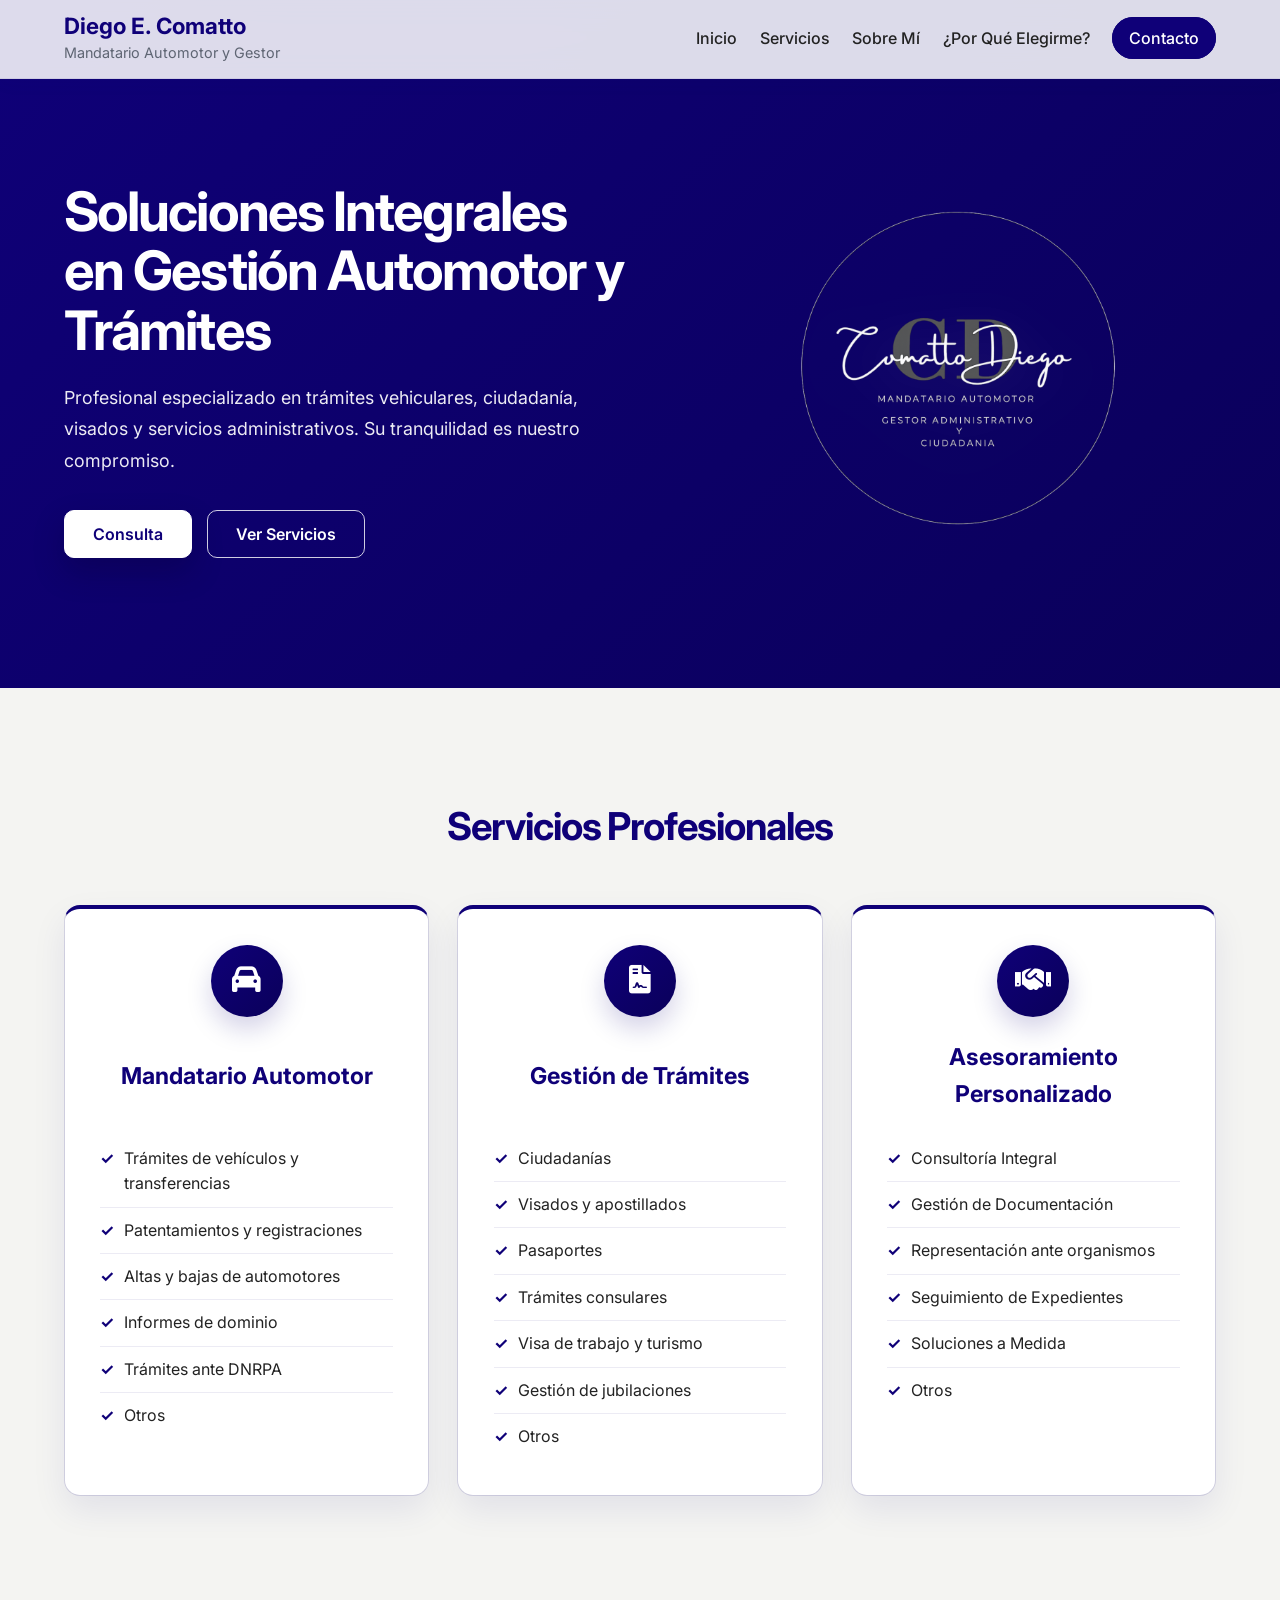
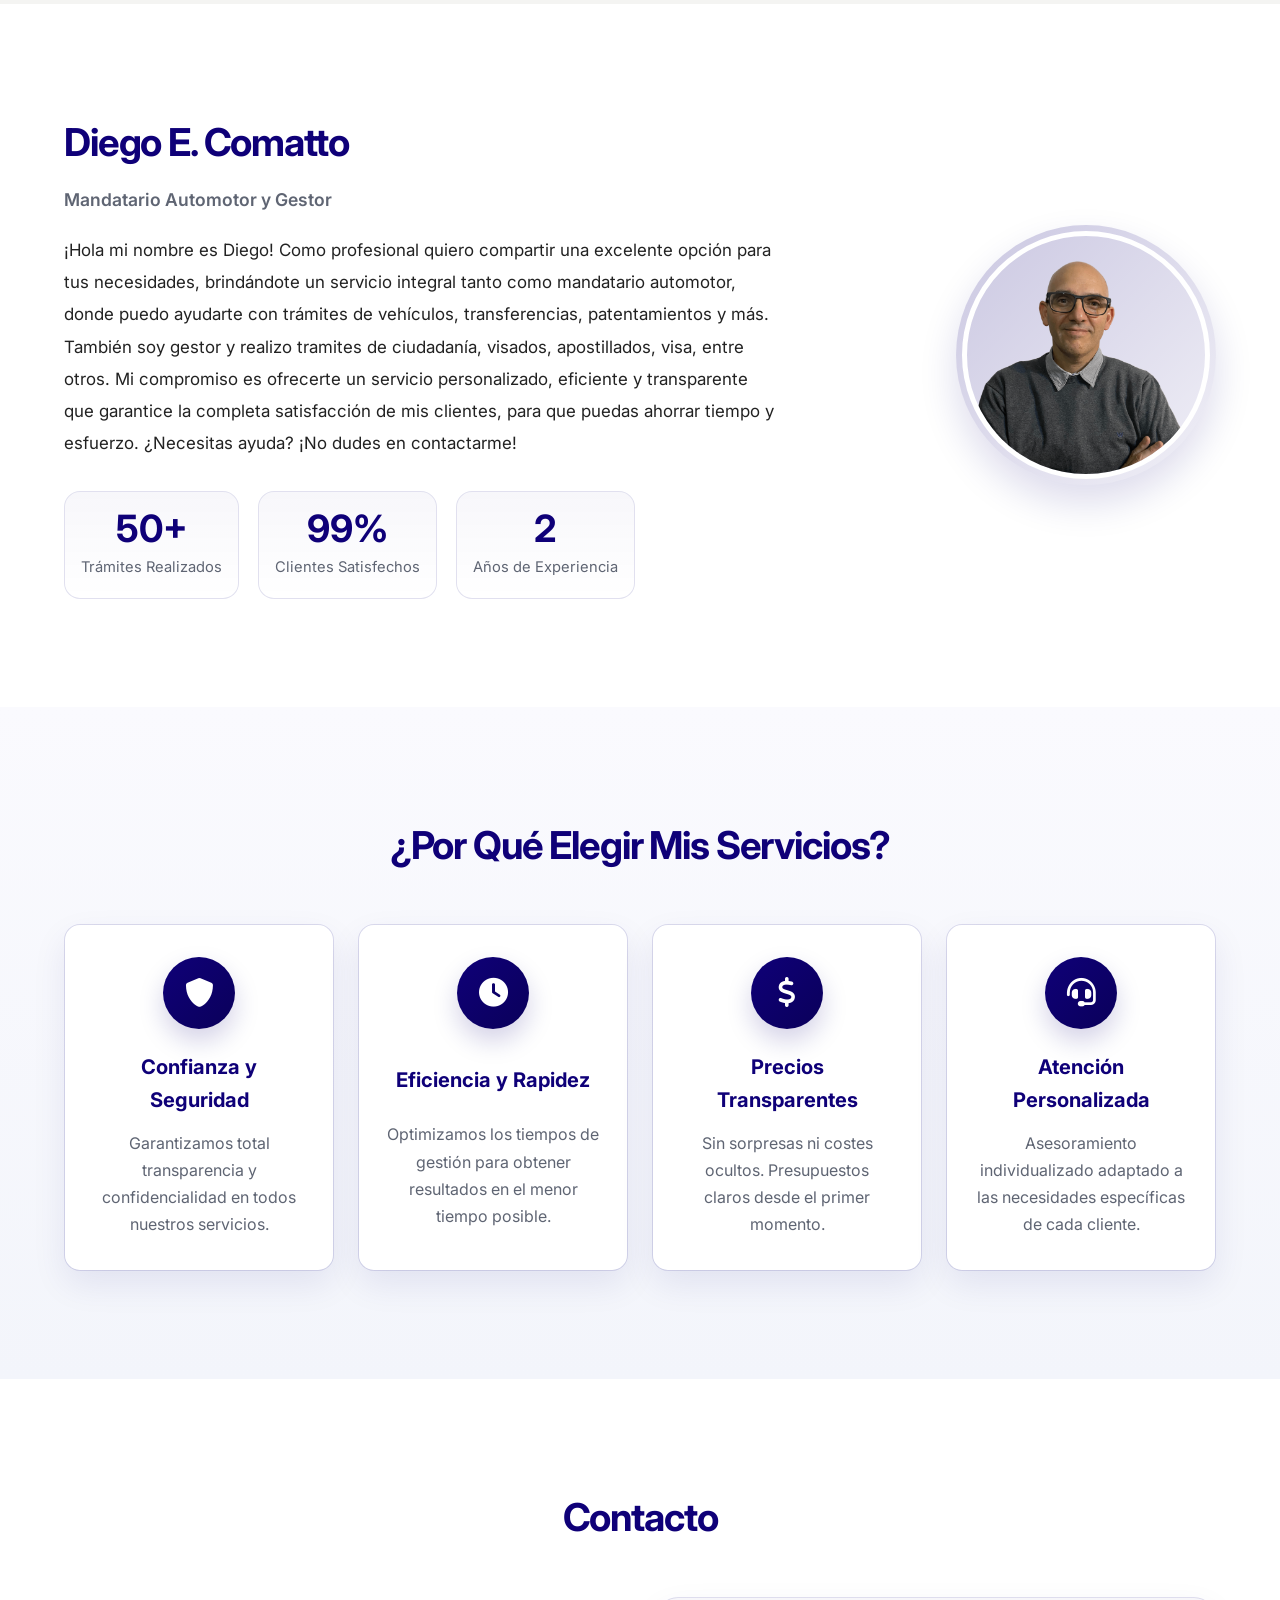
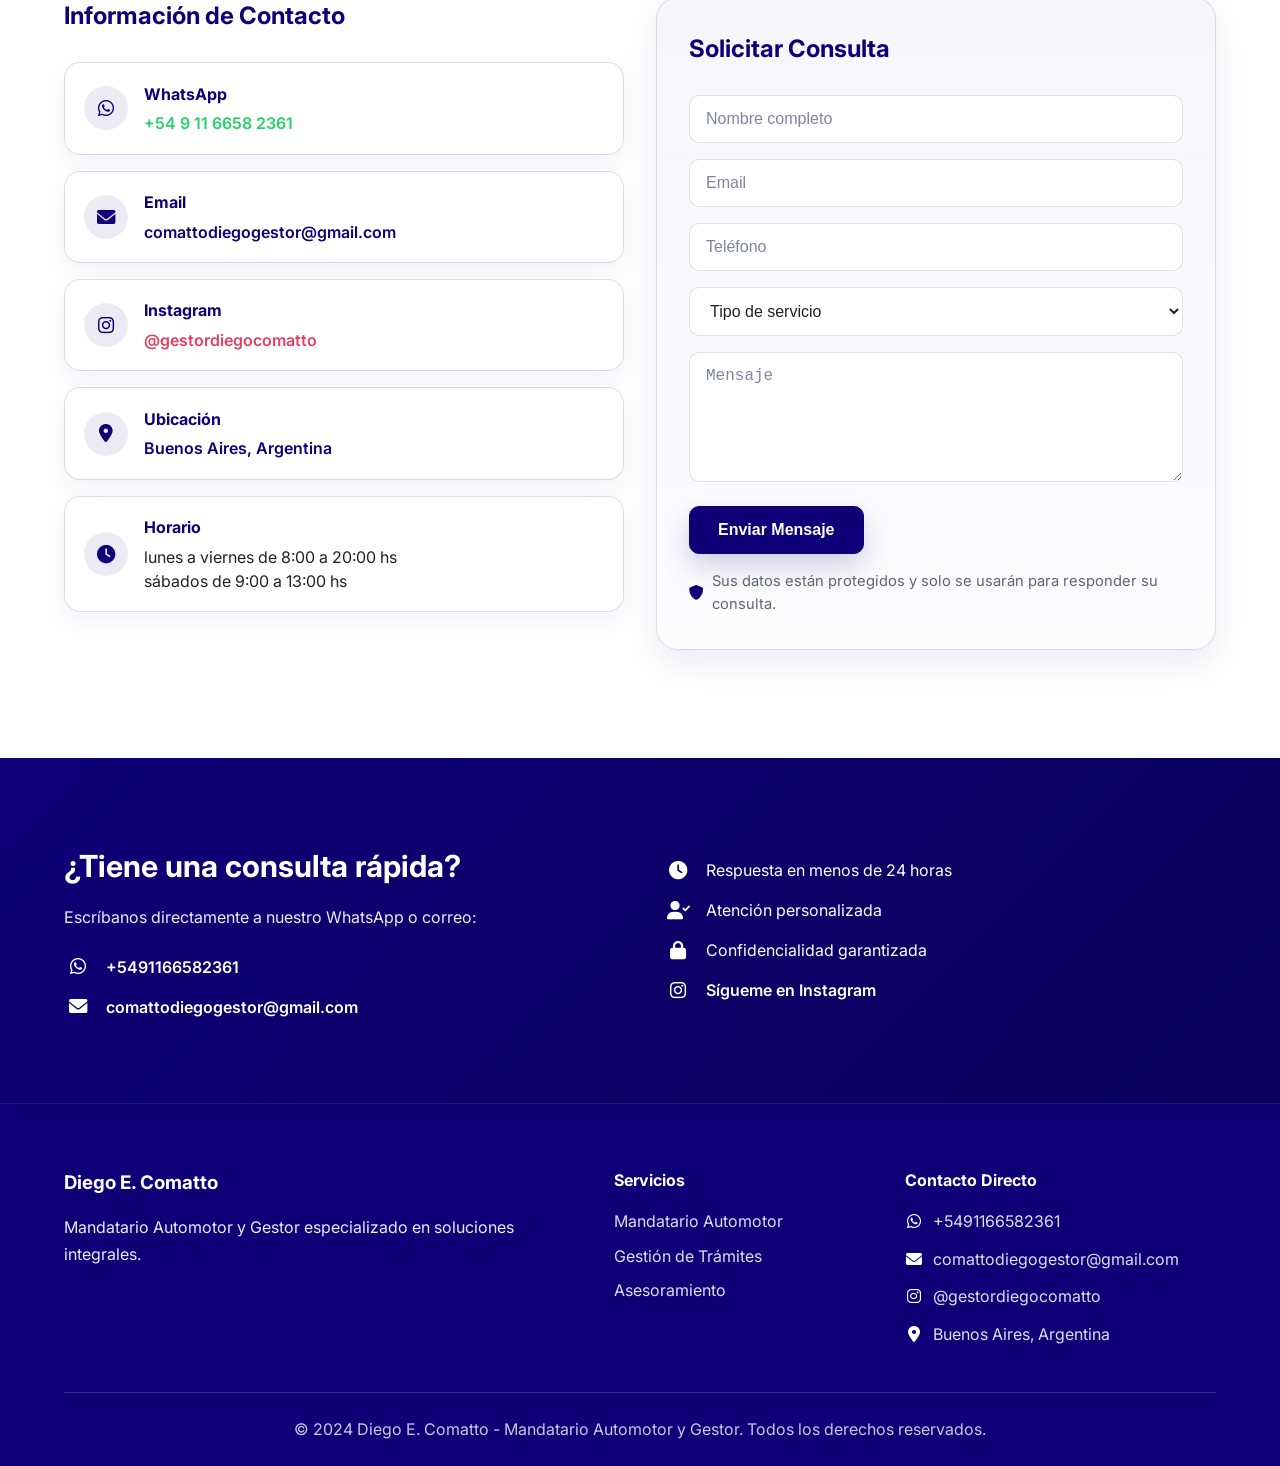
==== commit 454673f5: "Update index.html" ====
--- a/index.html
+++ b/index.html
@@ -12,9 +12,8 @@
     <meta property="og:type" content="website">
     <meta property="og:url" content="https://gestorcomatto.com/">
     <meta property="og:image" content="https://gestorcomatto.com/Logo%20Gestoria.png">
-    <link rel="icon" type="image/png" sizes="32x32" href="favicon.png">
-    <link rel="icon" type="image/png" sizes="192x192" href="favicon.png">
-    <link rel="apple-touch-icon" href="favicon.png">
+    <link rel="icon" type="image/png" href="Logo Gestoria.png">
+    <link rel="apple-touch-icon" href="Logo Gestoria.png">
     <link rel="stylesheet" href="gestoria.css">
     <link rel="stylesheet" href="https://cdnjs.cloudflare.com/ajax/libs/font-awesome/6.0.0/css/all.min.css">
     <link href="https://fonts.googleapis.com/css2?family=Inter:wght@300;400;500;600;700&display=swap" rel="stylesheet">
@@ -56,7 +55,7 @@
                 </div>
             </div>
             <div class="hero-image">
-                <div class="image-placeholder">
+                <div class="image-placeholder image-placeholder--hero">
                     <!-- Imagen PNG reemplazando el ícono -->
                     <img src="Logo Gestoria.png" alt="Diego Comatto - Mandatario Automotor y Gestor" class="logo-imagen">
                 </div>
@@ -128,21 +127,21 @@
                     </p>
                     <div class="experiencia-stats">
                         <div class="stat">
-                            <span class="number">50+</span>
+                            <span class="number" data-target="50" data-suffix="+">50+</span>
                             <span class="label">Trámites Realizados</span>
                         </div>
                         <div class="stat">
-                            <span class="number">100%</span>
+                            <span class="number" data-target="100" data-suffix="%">100%</span>
                             <span class="label">Clientes Satisfechos</span>
                         </div>
                         <div class="stat">
-                            <span class="number">2</span>
+                            <span class="number" data-target="2">2</span>
                             <span class="label">Años de Experiencia</span>
                         </div>
                     </div>
                 </div>
                 <div class="sobre-mi-image">
-                    <div class="image-placeholder">
+                    <div class="image-placeholder image-placeholder--profile">
                         <!-- Foto personal de Diego E. Comatto -->
                         <img src="Foto Diego.png" alt="Diego E. Comatto - Mandatario Automotor y Gestor Profesional" class="foto-perfil">
                     </div>
--- a/gestoria.css
+++ b/gestoria.css
@@ -1241,33 +1241,3 @@
         right: 12px;
     }
 }
-/* ===================================== */
-/* CORRECCIÓN ESPACIADO FORMULARIO */
-/* ===================================== */
-
-.contact-form form {
-display: flex;
-flex-direction: column;
-}
-
-.contact-form input,
-.contact-form select,
-.contact-form textarea {
-
-width: 100%;
-padding: 16px 18px;
-border-radius: 14px;
-border: 1px solid #d6d6e7;
-font-size: 16px;
-margin-bottom: 20px;
-box-sizing: border-box;
-
-}
-
-.contact-form textarea {
-min-height: 120px;
-}
-
-.btn-enviar {
-margin-top: 10px;
-}
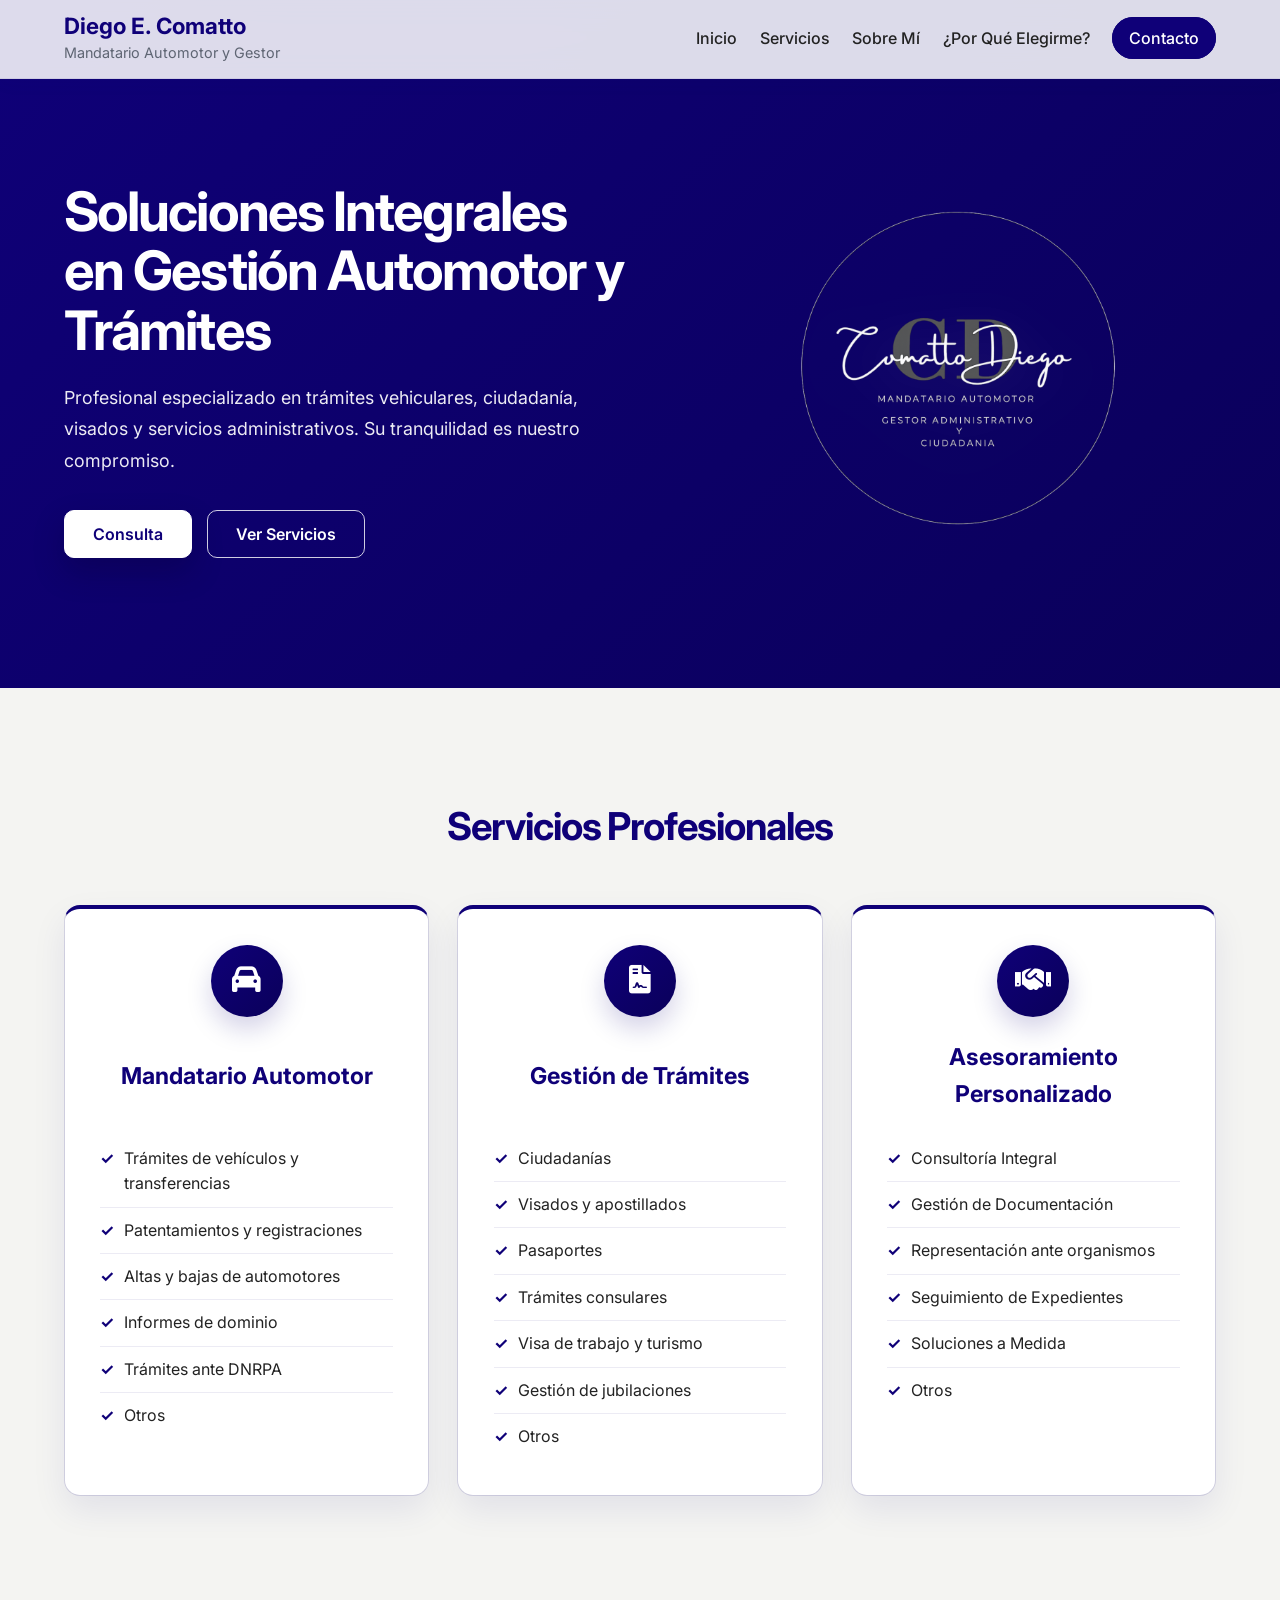
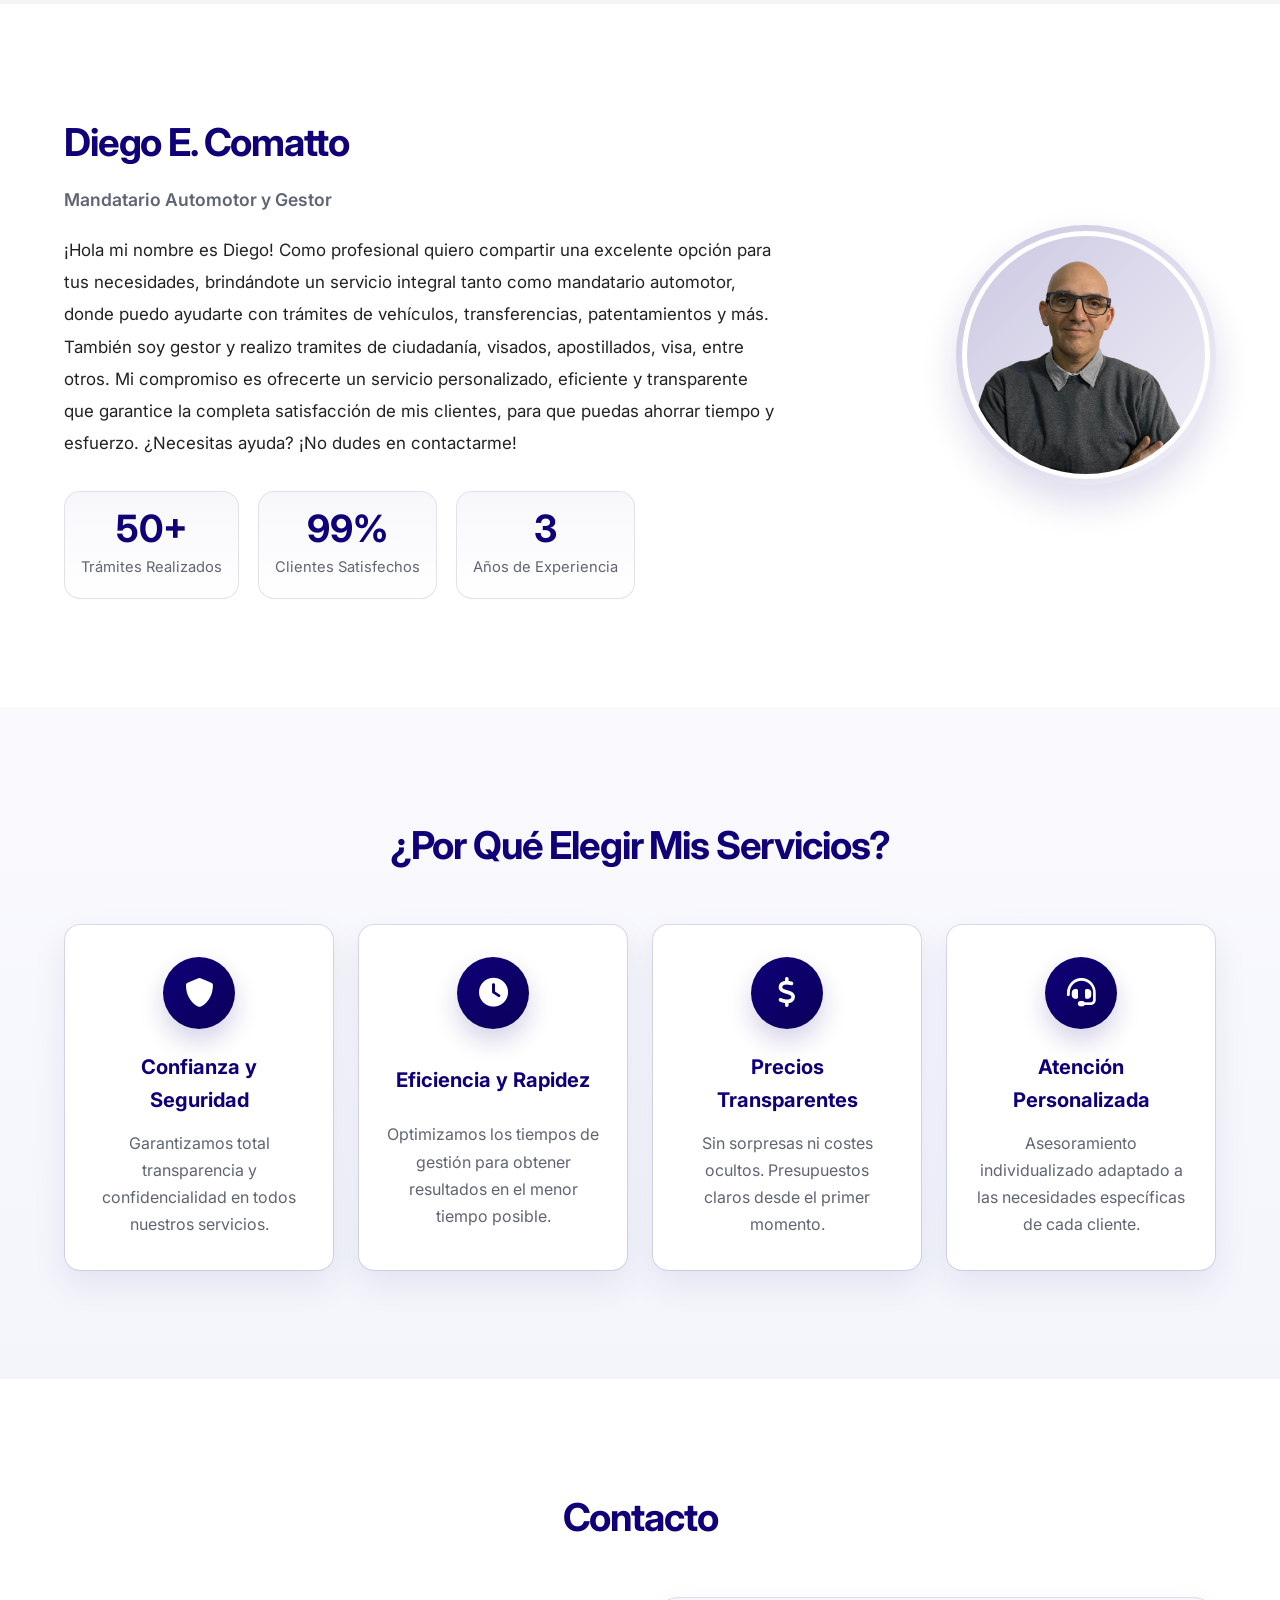
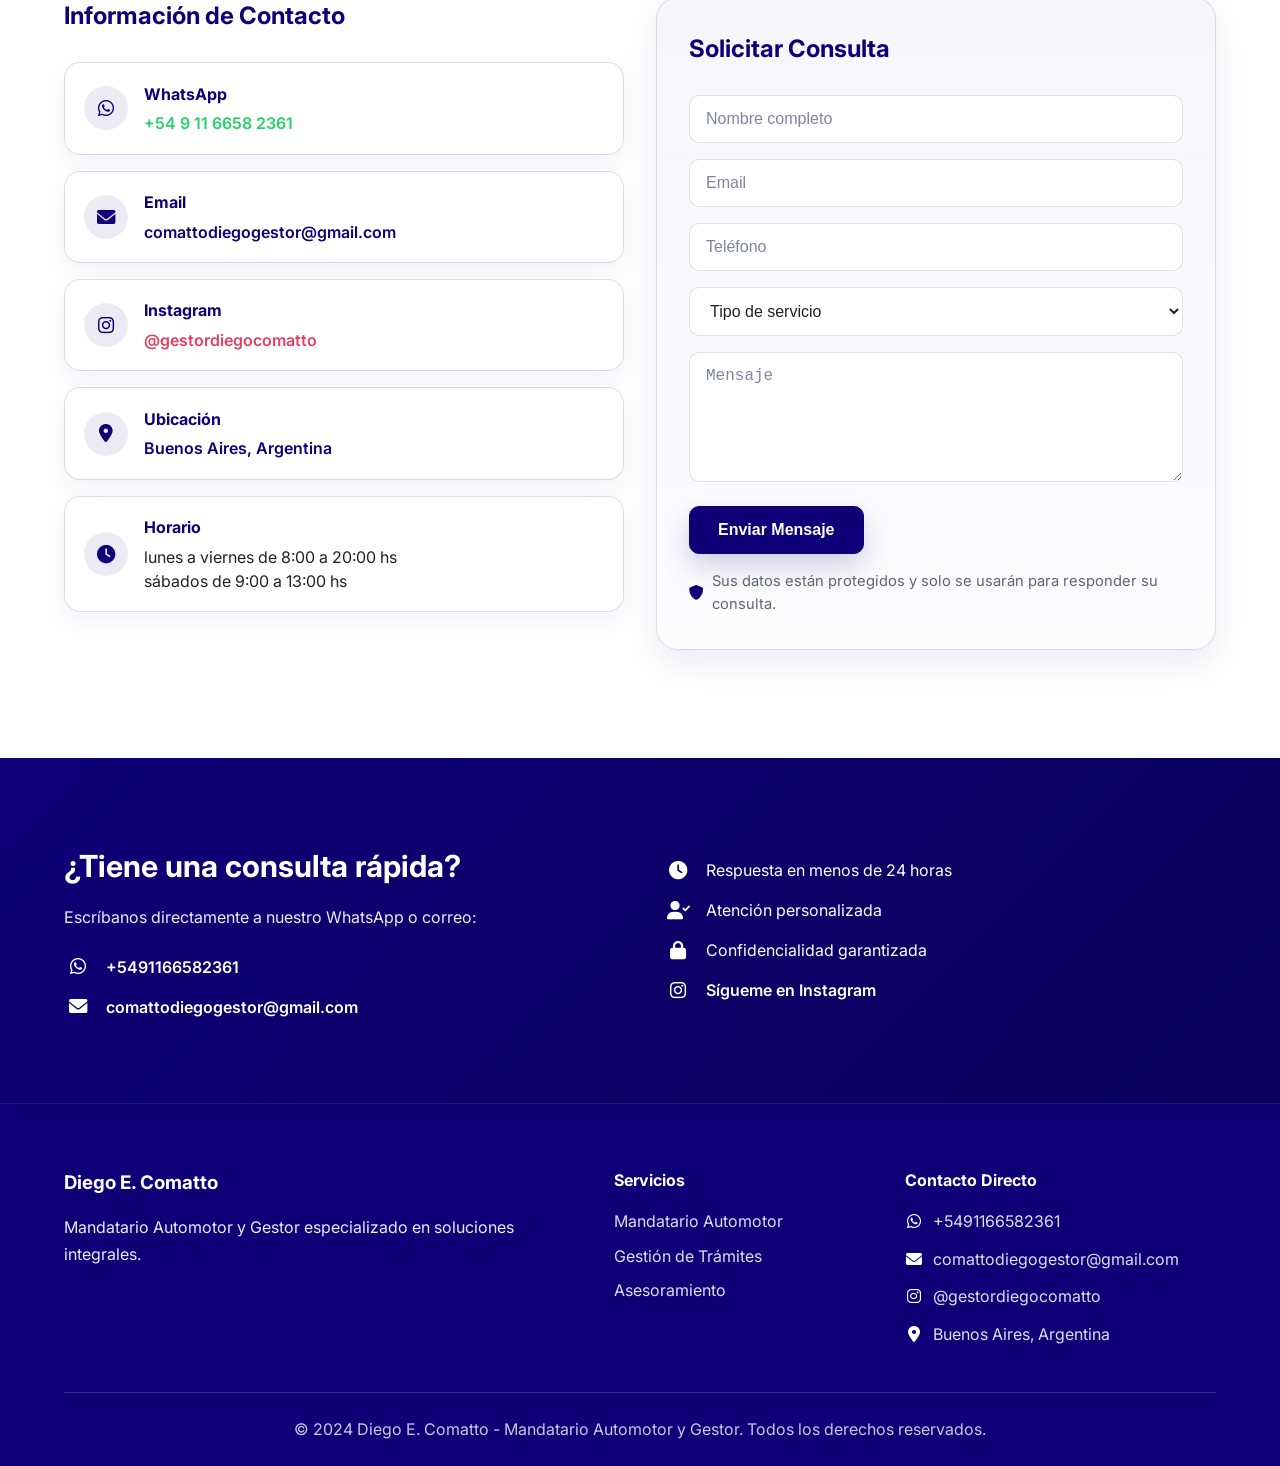
==== commit e6910fb4: "Update experience years from 2 to 3" ====
--- a/index.html
+++ b/index.html
@@ -135,7 +135,7 @@
                             <span class="label">Clientes Satisfechos</span>
                         </div>
                         <div class="stat">
-                            <span class="number" data-target="2">2</span>
+                            <span class="number" data-target="3">3</span>
                             <span class="label">Años de Experiencia</span>
                         </div>
                     </div>
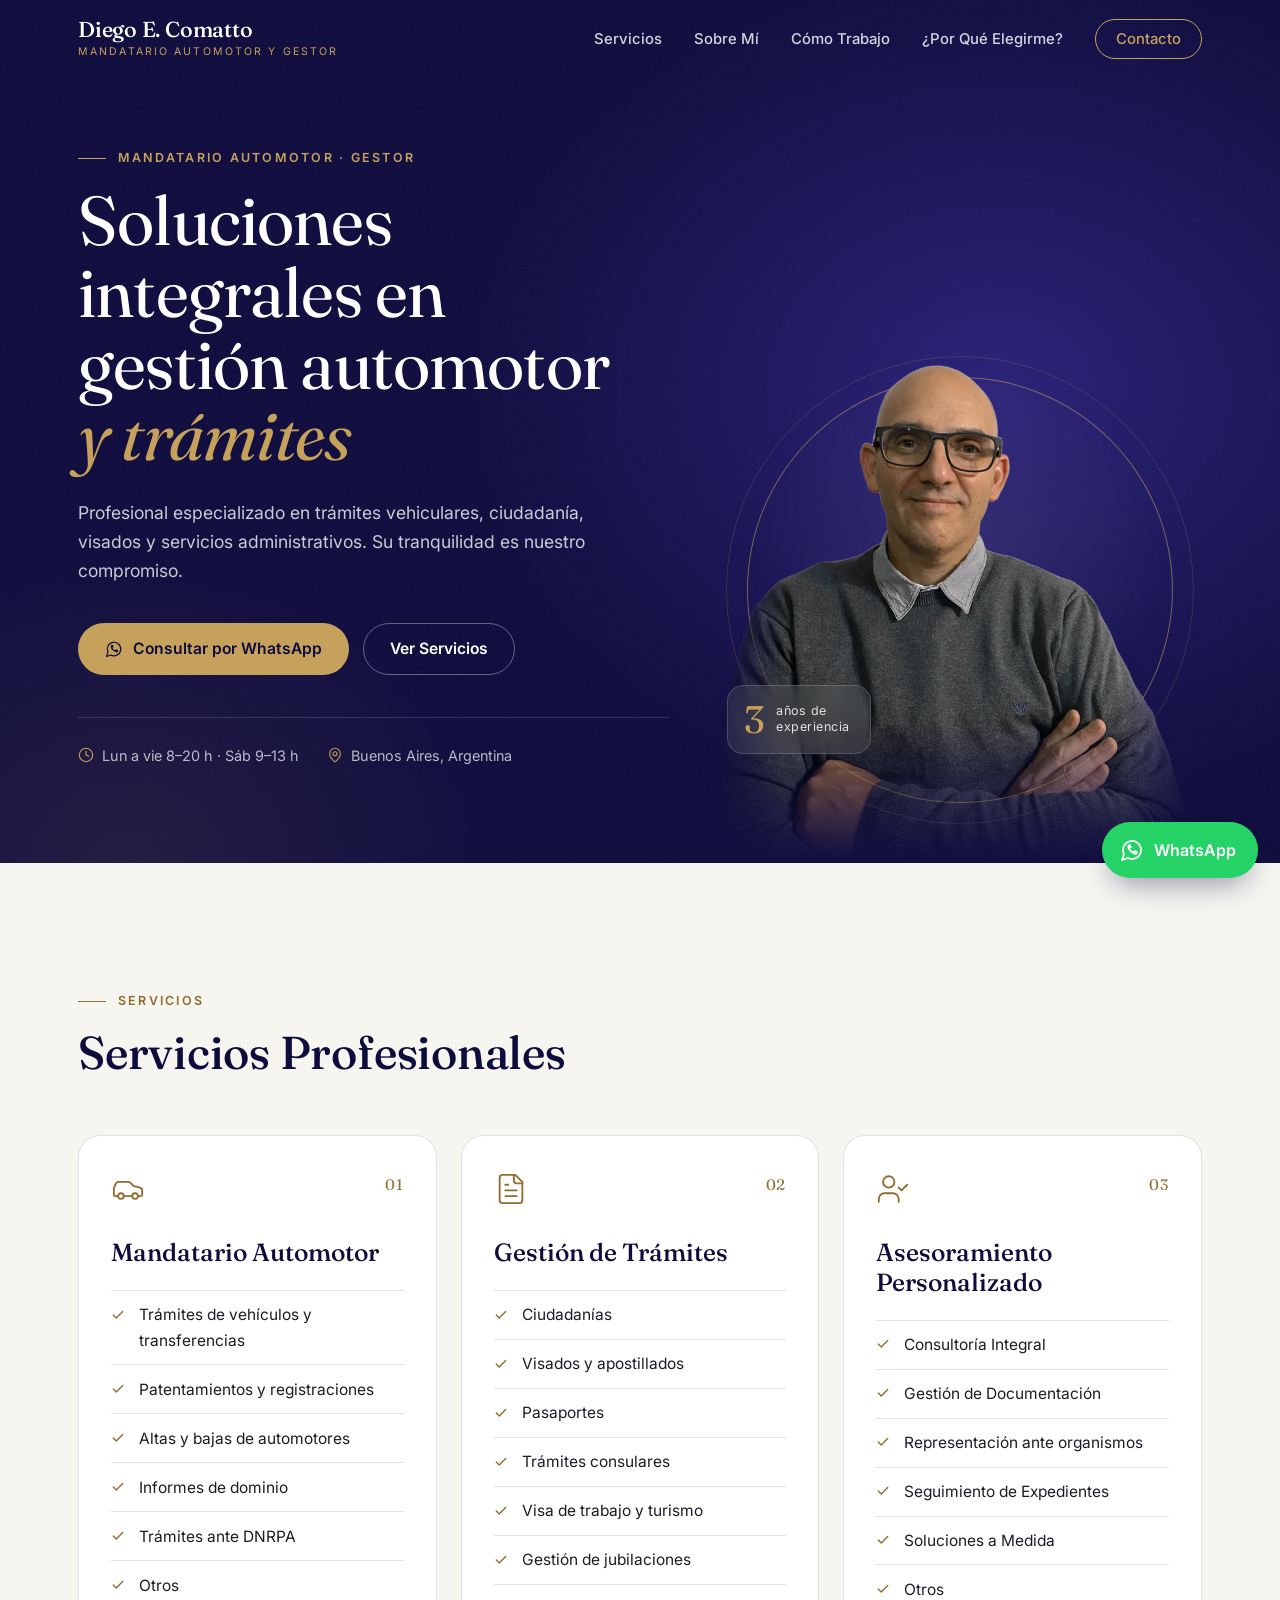
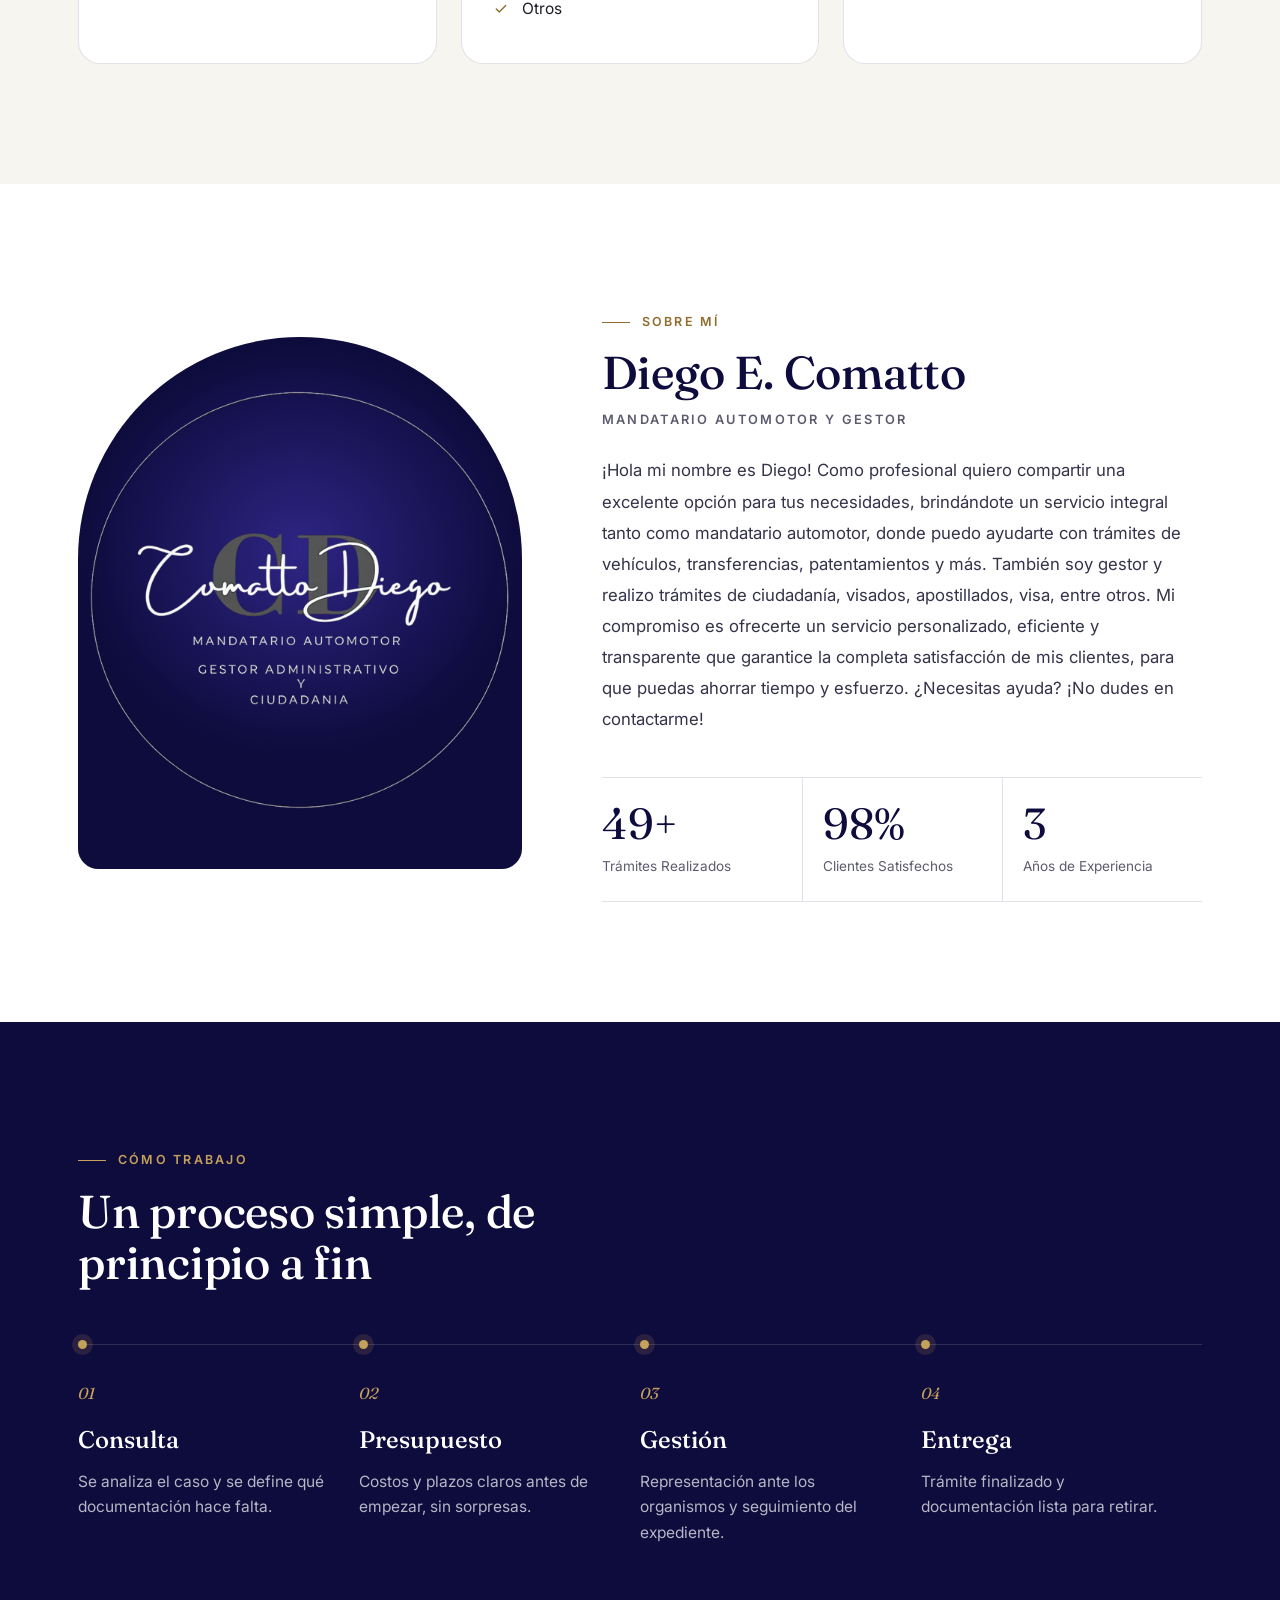
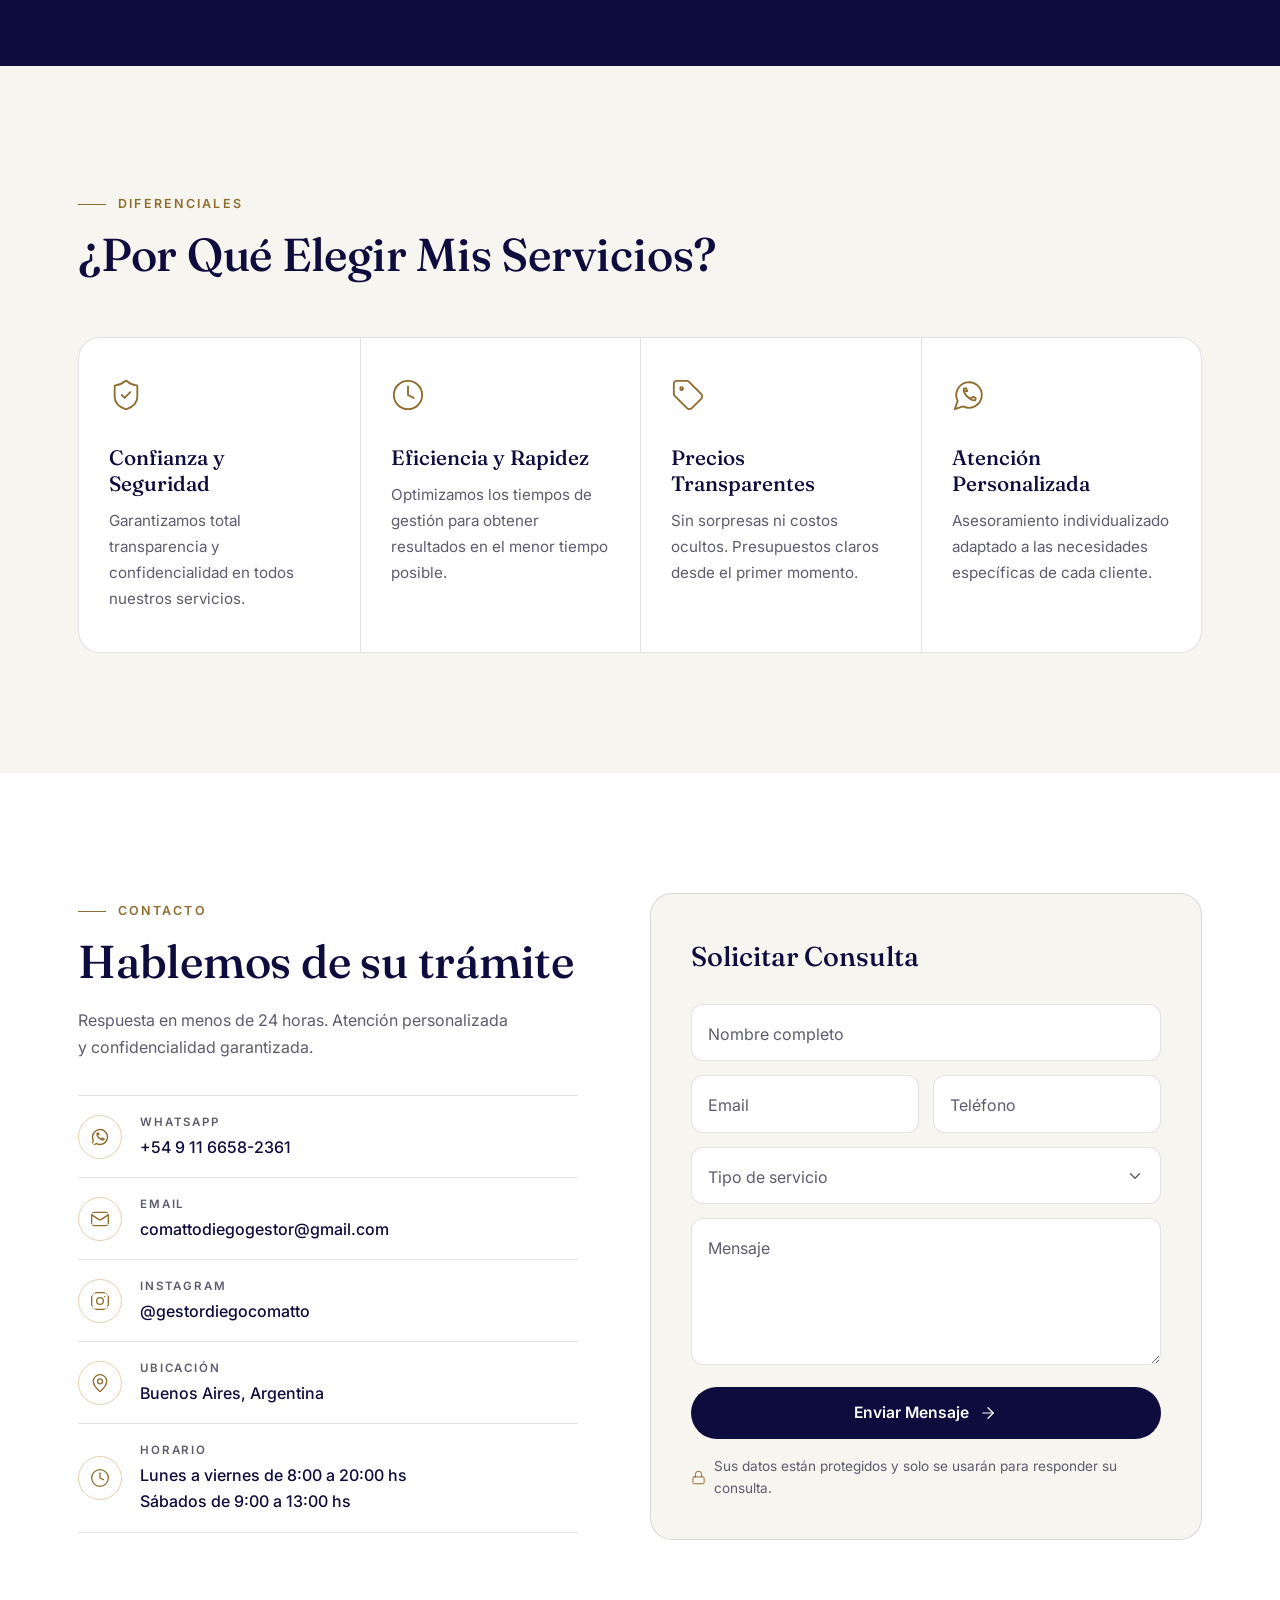
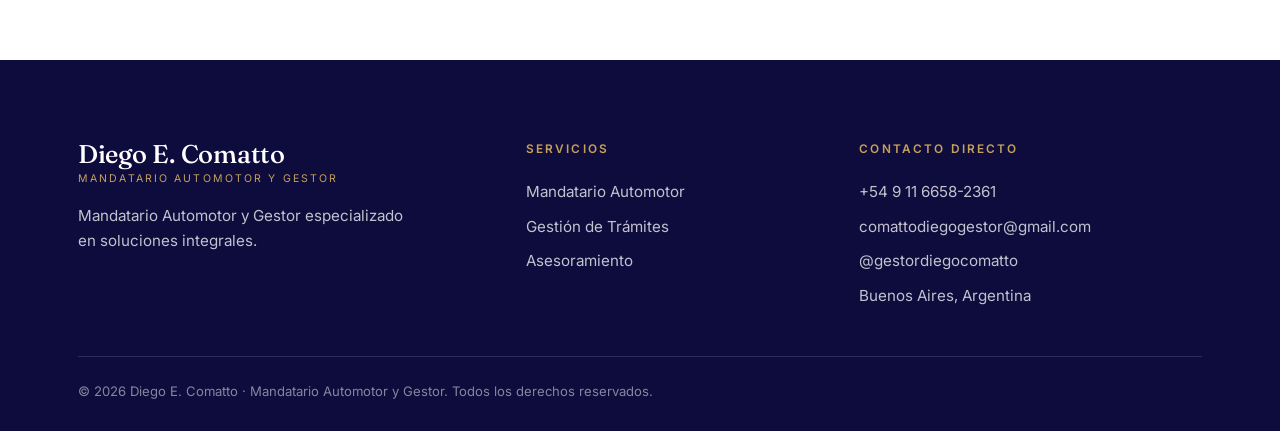
==== commit 6ef82cc3: "Rediseño visual: tipografía serif, paleta azul tinta + dorado, hero con foto, imágenes optimizadas C" ====
--- a/index.html
+++ b/index.html
@@ -1,345 +1,370 @@
 <!DOCTYPE html>
-<html lang="es">
+<html lang="es" class="no-js">
 <head>
     <meta charset="UTF-8">
     <meta name="viewport" content="width=device-width, initial-scale=1.0">
     <title>Gestoría Comatto | Mandatario Automotor y Gestor Administrativo</title>
     <meta name="description" content="Gestoría Comatto. Mandatario automotor y gestor administrativo especializado en trámites automotor, ciudadanías, visados, apostillados y servicios administrativos en Buenos Aires.">
-    <meta name="keywords" content="gestoría, gestor administrativo, mandatario automotor, trámites automotor, ciudadanías, visados, apostillados, Buenos Aires">
     <meta name="author" content="Diego E. Comatto">
+    <meta name="theme-color" content="#0E0B3D">
+    <link rel="canonical" href="https://gestorcomatto.com/">
+
     <meta property="og:title" content="Gestoría Comatto | Mandatario Automotor y Gestor Administrativo">
     <meta property="og:description" content="Soluciones integrales en gestión automotor y trámites. Profesional especializado en trámites vehiculares, ciudadanía, visados y servicios administrativos.">
     <meta property="og:type" content="website">
+    <meta property="og:locale" content="es_AR">
     <meta property="og:url" content="https://gestorcomatto.com/">
-    <meta property="og:image" content="https://gestorcomatto.com/Logo%20Gestoria.png">
-    <link rel="icon" type="image/png" href="Logo Gestoria.png">
-    <link rel="apple-touch-icon" href="Logo Gestoria.png">
+    <meta property="og:image" content="https://gestorcomatto.com/img/og-image.jpg">
+    <meta property="og:image:width" content="1200">
+    <meta property="og:image:height" content="630">
+    <meta name="twitter:card" content="summary_large_image">
+
+    <link rel="icon" type="image/png" href="favicon.png">
+    <link rel="apple-touch-icon" href="img/apple-touch-icon.png">
+
+    <link rel="preconnect" href="https://fonts.googleapis.com">
+    <link rel="preconnect" href="https://fonts.gstatic.com" crossorigin>
+    <link href="https://fonts.googleapis.com/css2?family=Fraunces:ital,opsz,wght@0,9..144,400;0,9..144,500;0,9..144,600;1,9..144,400;1,9..144,500&family=Inter:wght@400;500;600&display=swap" rel="stylesheet">
+    <link rel="preload" as="image" href="img/foto-diego.webp" type="image/webp">
     <link rel="stylesheet" href="gestoria.css">
-    <link rel="stylesheet" href="https://cdnjs.cloudflare.com/ajax/libs/font-awesome/6.0.0/css/all.min.css">
-    <link href="https://fonts.googleapis.com/css2?family=Inter:wght@300;400;500;600;700&display=swap" rel="stylesheet">
 </head>
 <body>
+    <!-- Íconos (SVG inline, sin dependencias externas) -->
+    <svg xmlns="http://www.w3.org/2000/svg" style="display:none" aria-hidden="true">
+        <defs>
+            <symbol id="i-car" viewBox="0 0 24 24"><path d="M19 17h2c.6 0 1-.4 1-1v-3c0-.9-.7-1.7-1.5-1.9C18.7 10.6 16 10 16 10s-1.3-1.4-2.2-2.3c-.5-.4-1.1-.7-1.8-.7H5c-.6 0-1.1.4-1.4.9l-1.4 2.9A3.7 3.7 0 0 0 2 12v4c0 .6.4 1 1 1h2"/><circle cx="7" cy="17" r="2"/><path d="M9 17h6"/><circle cx="17" cy="17" r="2"/></symbol>
+            <symbol id="i-file" viewBox="0 0 24 24"><path d="M15 2H6a2 2 0 0 0-2 2v16a2 2 0 0 0 2 2h12a2 2 0 0 0 2-2V7Z"/><path d="M14 2v4a2 2 0 0 0 2 2h4"/><path d="M10 9H8"/><path d="M16 13H8"/><path d="M16 17H8"/></symbol>
+            <symbol id="i-user" viewBox="0 0 24 24"><path d="M16 21v-2a4 4 0 0 0-4-4H6a4 4 0 0 0-4 4v2"/><circle cx="9" cy="7" r="4"/><path d="m16 11 2 2 4-4"/></symbol>
+            <symbol id="i-shield" viewBox="0 0 24 24"><path d="M20 13c0 5-3.5 7.5-7.66 8.95a1 1 0 0 1-.67-.01C7.5 20.5 4 18 4 13V6a1 1 0 0 1 1-1c2 0 4.5-1.2 6.24-2.72a1.17 1.17 0 0 1 1.52 0C14.51 3.81 17 5 19 5a1 1 0 0 1 1 1z"/><path d="m9 12 2 2 4-4"/></symbol>
+            <symbol id="i-clock" viewBox="0 0 24 24"><circle cx="12" cy="12" r="10"/><path d="M12 6v6l4 2"/></symbol>
+            <symbol id="i-tag" viewBox="0 0 24 24"><path d="M12.6 2.6A2 2 0 0 0 11.2 2H4a2 2 0 0 0-2 2v7.2a2 2 0 0 0 .6 1.4l8.7 8.7a2.4 2.4 0 0 0 3.4 0l6.6-6.6a2.4 2.4 0 0 0 0-3.4z"/><circle cx="7.5" cy="7.5" r="1"/></symbol>
+            <symbol id="i-chat" viewBox="0 0 24 24"><path d="M7.9 20A9 9 0 1 0 4 16.1L2 22Z"/><path d="M8.5 9.5c.3 2.2 2.8 4.7 5 5l1.3-1.3 2 .9-.4 1.6c-3.6.5-8.6-4.5-8.1-8.1l1.6-.4.9 2z"/></symbol>
+            <symbol id="i-mail" viewBox="0 0 24 24"><rect width="20" height="16" x="2" y="4" rx="2"/><path d="m22 7-8.97 5.7a1.94 1.94 0 0 1-2.06 0L2 7"/></symbol>
+            <symbol id="i-ig" viewBox="0 0 24 24"><rect width="20" height="20" x="2" y="2" rx="5"/><circle cx="12" cy="12" r="4"/><path d="M17.5 6.5h.01"/></symbol>
+            <symbol id="i-pin" viewBox="0 0 24 24"><path d="M20 10c0 5-5.5 10.2-7.4 11.8a1 1 0 0 1-1.2 0C9.5 20.2 4 15 4 10a8 8 0 0 1 16 0"/><circle cx="12" cy="10" r="3"/></symbol>
+            <symbol id="i-arrow" viewBox="0 0 24 24"><path d="M5 12h14"/><path d="m12 5 7 7-7 7"/></symbol>
+            <symbol id="i-check" viewBox="0 0 24 24"><path d="M20 6 9 17l-5-5"/></symbol>
+            <symbol id="i-lock" viewBox="0 0 24 24"><rect width="18" height="11" x="3" y="11" rx="2"/><path d="M7 11V7a5 5 0 0 1 10 0v4"/></symbol>
+        </defs>
+    </svg>
+
     <!-- Header -->
     <header class="header">
-        <nav class="navbar">
+        <nav class="navbar" aria-label="Principal">
             <div class="nav-container">
-                <div class="logo">
-                    <h2>Diego E. Comatto</h2>
-                    <span>Mandatario Automotor y Gestor</span>
-                </div>
-                <ul class="nav-menu">
-                    <li><a href="#inicio">Inicio</a></li>
+                <a href="#inicio" class="logo">
+                    <span class="logo-name">Diego E. Comatto</span>
+                    <span class="logo-role">Mandatario Automotor y Gestor</span>
+                </a>
+                <ul class="nav-menu" id="nav-menu">
                     <li><a href="#servicios">Servicios</a></li>
                     <li><a href="#sobre-mi">Sobre Mí</a></li>
+                    <li><a href="#proceso">Cómo Trabajo</a></li>
                     <li><a href="#porque-elegirme">¿Por Qué Elegirme?</a></li>
                     <li><a href="#contacto" class="nav-cta">Contacto</a></li>
                 </ul>
-                <button class="hamburger" aria-label="Menú principal" aria-expanded="false" type="button">
-                    <span></span>
-                    <span></span>
-                    <span></span>
+                <button class="hamburger" aria-label="Abrir menú" aria-expanded="false" aria-controls="nav-menu" type="button">
+                    <span></span><span></span><span></span>
                 </button>
             </div>
         </nav>
     </header>
 
-    <!-- Hero Section -->
-    <section id="inicio" class="hero">
-        <div class="hero-container">
-            <div class="hero-content">
-                <h1>Soluciones Integrales en Gestión Automotor y Trámites</h1>
-                <p>Profesional especializado en trámites vehiculares, ciudadanía, visados y servicios administrativos. Su tranquilidad es nuestro compromiso.</p>
-                <div class="hero-buttons">
-                    <a href="#contacto" class="btn btn-primary">Consulta</a>
-                    <a href="#servicios" class="btn btn-secondary">Ver Servicios</a>
-                </div>
-            </div>
-            <div class="hero-image">
-                <div class="image-placeholder image-placeholder--hero">
-                    <!-- Imagen PNG reemplazando el ícono -->
-                    <img src="Logo Gestoria.png" alt="Diego Comatto - Mandatario Automotor y Gestor" class="logo-imagen">
-                </div>
-            </div>
-        </div>
-    </section>
-
-    <!-- Servicios Section -->
-    <section id="servicios" class="servicios">
-        <div class="container">
-            <h2 class="section-title">Servicios Profesionales</h2>
-            <div class="servicios-grid">
-                <div class="servicio-card">
-                    <div class="servicio-icon">
-                        <i class="fas fa-car" aria-hidden="true"></i>
-                    </div>
-                    <h3>Mandatario Automotor</h3>
-                    <ul>
-                        <li>Trámites de vehículos y transferencias</li>
-                        <li>Patentamientos y registraciones</li>
-                        <li>Altas y bajas de automotores</li>
-                        <li>Informes de dominio</li>
-                        <li>Trámites ante DNRPA</li>
-                        <li>Otros</li>
+    <main>
+        <!-- Hero -->
+        <section id="inicio" class="hero">
+            <div class="hero-container">
+                <div class="hero-content">
+                    <p class="eyebrow eyebrow--light">Mandatario Automotor · Gestor</p>
+                    <h1>Soluciones integrales en gestión automotor <em>y trámites</em></h1>
+                    <p class="hero-lead">Profesional especializado en trámites vehiculares, ciudadanía, visados y servicios administrativos. Su tranquilidad es nuestro compromiso.</p>
+                    <div class="hero-buttons">
+                        <a href="https://wa.me/5491166582361?text=Hola%20Diego,%20me%20interesan%20tus%20servicios" class="btn btn-gold" target="_blank" rel="noopener noreferrer">
+                            <svg class="ico" aria-hidden="true"><use href="#i-chat"/></svg>
+                            Consultar por WhatsApp
+                        </a>
+                        <a href="#servicios" class="btn btn-ghost">Ver Servicios</a>
+                    </div>
+                    <ul class="hero-meta">
+                        <li><svg class="ico" aria-hidden="true"><use href="#i-clock"/></svg>Lun a vie 8–20 h · Sáb 9–13 h</li>
+                        <li><svg class="ico" aria-hidden="true"><use href="#i-pin"/></svg>Buenos Aires, Argentina</li>
                     </ul>
                 </div>
-                <div class="servicio-card">
-                    <div class="servicio-icon">
-                        <i class="fas fa-file-contract" aria-hidden="true"></i>
-                    </div>
-                    <h3>Gestión de Trámites</h3>
-                    <ul>
-                        <li>Ciudadanías</li>
-                        <li>Visados y apostillados</li>
-                        <li>Pasaportes</li>
-                        <li>Trámites consulares</li>
-                        <li>Visa de trabajo y turismo</li>
-                        <li>Gestión de jubilaciones</li>
-                        <li>Otros</li>
-                    </ul>
-                </div>
-                <div class="servicio-card">
-                    <div class="servicio-icon">
-                        <i class="fas fa-handshake" aria-hidden="true"></i>
-                    </div>
-                    <h3>Asesoramiento Personalizado</h3>
-                    <ul>
-                        <li>Consultoría Integral</li>
-                        <li>Gestión de Documentación</li>
-                        <li>Representación ante organismos</li>
-                        <li>Seguimiento de Expedientes</li>
-                        <li>Soluciones a Medida</li>
-                        <li>Otros</li>
-                    </ul>
-                </div>
-            </div>
-        </div>
-    </section>
-
-    <!-- Sobre Mí Section -->
-    <section id="sobre-mi" class="sobre-mi">
-        <div class="container">
-            <div class="sobre-mi-content">
-                <div class="sobre-mi-text">
+                <div class="hero-visual">
+                    <div class="hero-ring" aria-hidden="true"></div>
+                    <picture>
+                        <source media="(max-width: 600px)" srcset="img/foto-diego-sm.webp">
+                        <img src="img/foto-diego.webp" alt="Diego E. Comatto, mandatario automotor y gestor" class="hero-photo" width="720" height="764" fetchpriority="high">
+                    </picture>
+                    <div class="hero-badge">
+                        <span class="hero-badge-num">3</span>
+                        <span class="hero-badge-txt">años de<br>experiencia</span>
+                    </div>
+                </div>
+            </div>
+        </section>
+
+        <!-- Servicios -->
+        <section id="servicios" class="section section--cream">
+            <div class="container">
+                <header class="section-head reveal">
+                    <p class="eyebrow">Servicios</p>
+                    <h2 class="section-title">Servicios Profesionales</h2>
+                </header>
+                <div class="servicios-grid">
+                    <article class="servicio-card reveal">
+                        <div class="card-top">
+                            <svg class="card-icon" aria-hidden="true"><use href="#i-car"/></svg>
+                            <span class="card-num">01</span>
+                        </div>
+                        <h3>Mandatario Automotor</h3>
+                        <ul class="check-list">
+                            <li>Trámites de vehículos y transferencias</li>
+                            <li>Patentamientos y registraciones</li>
+                            <li>Altas y bajas de automotores</li>
+                            <li>Informes de dominio</li>
+                            <li>Trámites ante DNRPA</li>
+                            <li>Otros</li>
+                        </ul>
+                    </article>
+                    <article class="servicio-card reveal">
+                        <div class="card-top">
+                            <svg class="card-icon" aria-hidden="true"><use href="#i-file"/></svg>
+                            <span class="card-num">02</span>
+                        </div>
+                        <h3>Gestión de Trámites</h3>
+                        <ul class="check-list">
+                            <li>Ciudadanías</li>
+                            <li>Visados y apostillados</li>
+                            <li>Pasaportes</li>
+                            <li>Trámites consulares</li>
+                            <li>Visa de trabajo y turismo</li>
+                            <li>Gestión de jubilaciones</li>
+                            <li>Otros</li>
+                        </ul>
+                    </article>
+                    <article class="servicio-card reveal">
+                        <div class="card-top">
+                            <svg class="card-icon" aria-hidden="true"><use href="#i-user"/></svg>
+                            <span class="card-num">03</span>
+                        </div>
+                        <h3>Asesoramiento Personalizado</h3>
+                        <ul class="check-list">
+                            <li>Consultoría Integral</li>
+                            <li>Gestión de Documentación</li>
+                            <li>Representación ante organismos</li>
+                            <li>Seguimiento de Expedientes</li>
+                            <li>Soluciones a Medida</li>
+                            <li>Otros</li>
+                        </ul>
+                    </article>
+                </div>
+            </div>
+        </section>
+
+        <!-- Sobre mí -->
+        <section id="sobre-mi" class="section">
+            <div class="container sobre-mi-grid">
+                <div class="sobre-mi-brand reveal">
+                    <img src="img/logo.webp" alt="Logo Gestoría Comatto" width="640" height="640" loading="lazy">
+                </div>
+                <div class="sobre-mi-text reveal">
+                    <p class="eyebrow">Sobre mí</p>
                     <h2 class="section-title">Diego E. Comatto</h2>
                     <p class="subtitle">Mandatario Automotor y Gestor</p>
                     <p class="presentacion-texto">
-                        ¡Hola mi nombre es Diego! Como profesional quiero compartir una excelente opción para tus necesidades, brindándote un servicio integral tanto como mandatario automotor, donde puedo ayudarte con trámites de vehículos, transferencias, patentamientos y más. También soy gestor y realizo tramites de ciudadanía, visados, apostillados, visa, entre otros. Mi compromiso es ofrecerte un servicio personalizado, eficiente y transparente que garantice la completa satisfacción de mis clientes, para que puedas ahorrar tiempo y esfuerzo. ¿Necesitas ayuda? ¡No dudes en contactarme!
+                        ¡Hola mi nombre es Diego! Como profesional quiero compartir una excelente opción para tus necesidades, brindándote un servicio integral tanto como mandatario automotor, donde puedo ayudarte con trámites de vehículos, transferencias, patentamientos y más. También soy gestor y realizo trámites de ciudadanía, visados, apostillados, visa, entre otros. Mi compromiso es ofrecerte un servicio personalizado, eficiente y transparente que garantice la completa satisfacción de mis clientes, para que puedas ahorrar tiempo y esfuerzo. ¿Necesitas ayuda? ¡No dudes en contactarme!
                     </p>
-                    <div class="experiencia-stats">
+                    <dl class="stats">
                         <div class="stat">
-                            <span class="number" data-target="50" data-suffix="+">50+</span>
-                            <span class="label">Trámites Realizados</span>
+                            <dt class="stat-label">Trámites Realizados</dt>
+                            <dd class="number" data-target="50" data-suffix="+">50+</dd>
                         </div>
                         <div class="stat">
-                            <span class="number" data-target="100" data-suffix="%">100%</span>
-                            <span class="label">Clientes Satisfechos</span>
+                            <dt class="stat-label">Clientes Satisfechos</dt>
+                            <dd class="number" data-target="100" data-suffix="%">100%</dd>
                         </div>
                         <div class="stat">
-                            <span class="number" data-target="3">3</span>
-                            <span class="label">Años de Experiencia</span>
-                        </div>
-                    </div>
-                </div>
-                <div class="sobre-mi-image">
-                    <div class="image-placeholder image-placeholder--profile">
-                        <!-- Foto personal de Diego E. Comatto -->
-                        <img src="Foto Diego.png" alt="Diego E. Comatto - Mandatario Automotor y Gestor Profesional" class="foto-perfil">
-                    </div>
-                </div>
-            </div>
-        </div>
-    </section>
-
-    <!-- Por Qué Elegirme Section -->
-    <section id="porque-elegirme" class="porque-elegirme">
-        <div class="container">
-            <h2 class="section-title">¿Por Qué Elegir Mis Servicios?</h2>
-            <div class="beneficios-grid">
-                <div class="beneficio">
-                    <div class="beneficio-icon">
-                        <i class="fas fa-shield-alt" aria-hidden="true"></i>
-                    </div>
-                    <h3>Confianza y Seguridad</h3>
-                    <p>Garantizamos total transparencia y confidencialidad en todos nuestros servicios.</p>
-                </div>
-                <div class="beneficio">
-                    <div class="beneficio-icon">
-                        <i class="fas fa-clock" aria-hidden="true"></i>
-                    </div>
-                    <h3>Eficiencia y Rapidez</h3>
-                    <p>Optimizamos los tiempos de gestión para obtener resultados en el menor tiempo posible.</p>
-                </div>
-                <div class="beneficio">
-                    <div class="beneficio-icon">
-                        <i class="fas fa-dollar-sign" aria-hidden="true"></i>
-                    </div>
-                    <h3>Precios Transparentes</h3>
-                    <p>Sin sorpresas ni costes ocultos. Presupuestos claros desde el primer momento.</p>
-                </div>
-                <div class="beneficio">
-                    <div class="beneficio-icon">
-                        <i class="fas fa-headset" aria-hidden="true"></i>
-                    </div>
-                    <h3>Atención Personalizada</h3>
-                    <p>Asesoramiento individualizado adaptado a las necesidades específicas de cada cliente.</p>
-                </div>
-            </div>
-        </div>
-    </section>
-
-    <!-- Contacto Section -->
-    <section id="contacto" class="contacto">
-        <div class="container">
-            <h2 class="section-title">Contacto</h2>
-            <div class="contacto-content">
-                <div class="contacto-info">
-                    <h3>Información de Contacto</h3>
-                    <div class="contacto-item">
-                        <i class="fab fa-whatsapp" aria-hidden="true"></i>
-                        <div>
-                            <span>WhatsApp</span>
-                            <p>
-                                <a href="https://wa.me/5491166582361?text=Hola%20Diego,%20me%20interesan%20tus%20servicios" class="whatsapp-link" target="_blank" rel="noopener noreferrer">
-                                    +54 9 11 6658 2361
-                                </a>
-                            </p>
-                        </div>
-                    </div>
-                    <div class="contacto-item">
-                        <i class="fas fa-envelope" aria-hidden="true"></i>
-                        <div>
-                            <span>Email</span>
-                            <p>
-                                <a href="mailto:comattodiegogestor@gmail.com" class="email-link">
-                                    comattodiegogestor@gmail.com
-                                </a>
-                            </p>
-                        </div>
-                    </div>
-                    <div class="contacto-item">
-                        <i class="fab fa-instagram" aria-hidden="true"></i>
-                        <div>
-                            <span>Instagram</span>
-                            <p>
-                                <a href="https://www.instagram.com/gestordiegocomatto?utm_source=ig_web_button_share_sheet&igsh=ZDNlZDc0MzIxNw==" target="_blank" class="instagram-link" rel="noopener noreferrer">
-                                    @gestordiegocomatto
-                                </a>
-                            </p>
-                        </div>
-                    </div>
-                    <div class="contacto-item">
-                        <i class="fas fa-map-marker-alt" aria-hidden="true"></i>
-                        <div>
-                            <span>Ubicación</span>
-                            <p>
-                                <a href="https://maps.app.goo.gl/EcpAoSjXyspuMGnr9?g_st=aw" target="_blank" class="ubicacion-link" rel="noopener noreferrer">
-                                    Buenos Aires, Argentina
-                                </a>
-                            </p>
-                        </div>
-                    </div>
-                    <div class="contacto-item">
-                        <i class="fas fa-clock" aria-hidden="true"></i>
-                        <div>
-                            <span>Horario</span>
-                            <p class="horario">lunes a viernes de 8:00 a 20:00 hs<br>sábados de 9:00 a 13:00 hs</p>
-                        </div>
-                    </div>
-                </div>
-                <div class="contacto-form">
+                            <dt class="stat-label">Años de Experiencia</dt>
+                            <dd class="number" data-target="3">3</dd>
+                        </div>
+                    </dl>
+                </div>
+            </div>
+        </section>
+
+        <!-- Cómo trabajo -->
+        <section id="proceso" class="section section--ink">
+            <div class="container">
+                <header class="section-head reveal">
+                    <p class="eyebrow eyebrow--light">Cómo trabajo</p>
+                    <h2 class="section-title">Un proceso simple, de principio a fin</h2>
+                </header>
+                <ol class="pasos">
+                    <li class="paso reveal">
+                        <span class="paso-num">01</span>
+                        <h3>Consulta</h3>
+                        <p>Se analiza el caso y se define qué documentación hace falta.</p>
+                    </li>
+                    <li class="paso reveal">
+                        <span class="paso-num">02</span>
+                        <h3>Presupuesto</h3>
+                        <p>Costos y plazos claros antes de empezar, sin sorpresas.</p>
+                    </li>
+                    <li class="paso reveal">
+                        <span class="paso-num">03</span>
+                        <h3>Gestión</h3>
+                        <p>Representación ante los organismos y seguimiento del expediente.</p>
+                    </li>
+                    <li class="paso reveal">
+                        <span class="paso-num">04</span>
+                        <h3>Entrega</h3>
+                        <p>Trámite finalizado y documentación lista para retirar.</p>
+                    </li>
+                </ol>
+            </div>
+        </section>
+
+        <!-- Por qué elegirme -->
+        <section id="porque-elegirme" class="section section--cream">
+            <div class="container">
+                <header class="section-head reveal">
+                    <p class="eyebrow">Diferenciales</p>
+                    <h2 class="section-title">¿Por Qué Elegir Mis Servicios?</h2>
+                </header>
+                <div class="beneficios-grid">
+                    <div class="beneficio reveal">
+                        <svg class="card-icon" aria-hidden="true"><use href="#i-shield"/></svg>
+                        <h3>Confianza y Seguridad</h3>
+                        <p>Garantizamos total transparencia y confidencialidad en todos nuestros servicios.</p>
+                    </div>
+                    <div class="beneficio reveal">
+                        <svg class="card-icon" aria-hidden="true"><use href="#i-clock"/></svg>
+                        <h3>Eficiencia y Rapidez</h3>
+                        <p>Optimizamos los tiempos de gestión para obtener resultados en el menor tiempo posible.</p>
+                    </div>
+                    <div class="beneficio reveal">
+                        <svg class="card-icon" aria-hidden="true"><use href="#i-tag"/></svg>
+                        <h3>Precios Transparentes</h3>
+                        <p>Sin sorpresas ni costos ocultos. Presupuestos claros desde el primer momento.</p>
+                    </div>
+                    <div class="beneficio reveal">
+                        <svg class="card-icon" aria-hidden="true"><use href="#i-chat"/></svg>
+                        <h3>Atención Personalizada</h3>
+                        <p>Asesoramiento individualizado adaptado a las necesidades específicas de cada cliente.</p>
+                    </div>
+                </div>
+            </div>
+        </section>
+
+        <!-- Contacto -->
+        <section id="contacto" class="section">
+            <div class="container contacto-grid">
+                <div class="contacto-info reveal">
+                    <p class="eyebrow">Contacto</p>
+                    <h2 class="section-title">Hablemos de su trámite</h2>
+                    <p class="contacto-lead">Respuesta en menos de 24 horas. Atención personalizada y confidencialidad garantizada.</p>
+
+                    <ul class="contacto-list">
+                        <li>
+                            <svg class="ico-box" aria-hidden="true"><use href="#i-chat"/></svg>
+                            <div>
+                                <span class="contacto-label">WhatsApp</span>
+                                <a href="https://wa.me/5491166582361?text=Hola%20Diego,%20me%20interesan%20tus%20servicios" target="_blank" rel="noopener noreferrer">+54 9 11 6658-2361</a>
+                            </div>
+                        </li>
+                        <li>
+                            <svg class="ico-box" aria-hidden="true"><use href="#i-mail"/></svg>
+                            <div>
+                                <span class="contacto-label">Email</span>
+                                <a href="mailto:comattodiegogestor@gmail.com">comattodiegogestor@gmail.com</a>
+                            </div>
+                        </li>
+                        <li>
+                            <svg class="ico-box" aria-hidden="true"><use href="#i-ig"/></svg>
+                            <div>
+                                <span class="contacto-label">Instagram</span>
+                                <a href="https://www.instagram.com/gestordiegocomatto" target="_blank" rel="noopener noreferrer">@gestordiegocomatto</a>
+                            </div>
+                        </li>
+                        <li>
+                            <svg class="ico-box" aria-hidden="true"><use href="#i-pin"/></svg>
+                            <div>
+                                <span class="contacto-label">Ubicación</span>
+                                <a href="https://maps.app.goo.gl/EcpAoSjXyspuMGnr9?g_st=aw" target="_blank" rel="noopener noreferrer">Buenos Aires, Argentina</a>
+                            </div>
+                        </li>
+                        <li>
+                            <svg class="ico-box" aria-hidden="true"><use href="#i-clock"/></svg>
+                            <div>
+                                <span class="contacto-label">Horario</span>
+                                <p>Lunes a viernes de 8:00 a 20:00 hs<br>Sábados de 9:00 a 13:00 hs</p>
+                            </div>
+                        </li>
+                    </ul>
+                </div>
+
+                <div class="contacto-form reveal">
                     <h3>Solicitar Consulta</h3>
-                    <form id="formulario-contacto" action="https://formspree.io/f/xjknpjpp" method="POST">
-                        <div class="form-group">
-                            <input type="text" name="nombre" placeholder="Nombre completo" required aria-label="Nombre completo">
-                        </div>
-                        <div class="form-group">
-                            <input type="email" name="email" placeholder="Email" required aria-label="Correo electrónico">
-                        </div>
-                        <div class="form-group">
-                            <input type="tel" name="telefono" placeholder="Teléfono" aria-label="Número de teléfono" inputmode="numeric">
-                        </div>
-                        <div class="form-group">
-                            <select name="servicio" required aria-label="Tipo de servicio requerido" title="Seleccione el tipo de servicio">
-                                <option value="">Tipo de servicio</option>
+                    <form id="formulario-contacto" action="https://formspree.io/f/xjknpjpp" method="POST" novalidate>
+                        <div class="field">
+                            <input type="text" id="f-nombre" name="nombre" placeholder=" " required autocomplete="name">
+                            <label for="f-nombre">Nombre completo</label>
+                        </div>
+                        <div class="field-row">
+                            <div class="field">
+                                <input type="email" id="f-email" name="email" placeholder=" " required autocomplete="email">
+                                <label for="f-email">Email</label>
+                            </div>
+                            <div class="field">
+                                <input type="tel" id="f-tel" name="telefono" placeholder=" " autocomplete="tel" inputmode="tel">
+                                <label for="f-tel">Teléfono</label>
+                            </div>
+                        </div>
+                        <div class="field field--select">
+                            <select id="f-servicio" name="servicio" required>
+                                <option value="" disabled selected hidden></option>
                                 <option value="automotor">Mandatario Automotor</option>
                                 <option value="tramites">Gestión de Trámites</option>
                                 <option value="ciudadania">Ciudadanía</option>
                                 <option value="asesoramiento">Asesoramiento</option>
                             </select>
-                        </div>
-                        <div class="form-group">
-                            <textarea name="mensaje" placeholder="Mensaje" rows="5" required aria-label="Escriba su mensaje"></textarea>
-                        </div>
-                        
-                        <!-- Configuración de Formspree -->
+                            <label for="f-servicio">Tipo de servicio</label>
+                        </div>
+                        <div class="field">
+                            <textarea id="f-mensaje" name="mensaje" placeholder=" " rows="5" required></textarea>
+                            <label for="f-mensaje">Mensaje</label>
+                        </div>
+
                         <input type="hidden" name="_subject" value="Nueva Consulta - Diego E. Comatto">
-                                                <input type="text" name="_gotcha" class="hidden-field" aria-label="Campo anti-spam - no completar" title="Campo de protección anti-spam, déjelo vacío">
-                        
-                        <button type="submit" class="btn btn-primary">Enviar Mensaje</button>
+                        <input type="text" name="_gotcha" class="hidden-field" tabindex="-1" autocomplete="off" aria-hidden="true">
+
+                        <button type="submit" class="btn btn-primary btn-block">
+                            Enviar Mensaje
+                            <svg class="ico" aria-hidden="true"><use href="#i-arrow"/></svg>
+                        </button>
                         <p class="form-nota">
-                            <i class="fas fa-shield-alt"></i> Sus datos están protegidos y solo se usarán para responder su consulta.
+                            <svg class="ico" aria-hidden="true"><use href="#i-lock"/></svg>
+                            Sus datos están protegidos y solo se usarán para responder su consulta.
                         </p>
                     </form>
                 </div>
             </div>
-        </div>
-    </section>
-
-    <!-- Sección Rápida de Consulta -->
-    <section class="consulta-rapida">
-        <div class="container">
-            <div class="consulta-content">
-                <div class="consulta-text">
-                    <h3>¿Tiene una consulta rápida?</h3>
-                    <p>Escríbanos directamente a nuestro WhatsApp o correo:</p>
-                    <div class="contacto-directo">
-                        <div class="contacto-directo-item">
-                            <i class="fab fa-whatsapp"></i>
-                            <a href="https://wa.me/5491166582361?text=Hola%20Diego,%20me%20interesan%20tus%20servicios" target="_blank" class="whatsapp-link-light" rel="noopener noreferrer">
-                                +5491166582361
-                            </a>
-                        </div>
-                        <div class="contacto-directo-item">
-                            <i class="fas fa-envelope"></i>
-                            <a href="mailto:comattodiegogestor@gmail.com" class="email-link-light">
-                                comattodiegogestor@gmail.com
-                            </a>
-                        </div>
-                    </div>
-                </div>
-                <div class="consulta-info">
-                    <div class="consulta-info-item">
-                        <i class="fas fa-clock"></i>
-                        <span>Respuesta en menos de 24 horas</span>
-                    </div>
-                    <div class="consulta-info-item">
-                        <i class="fas fa-user-check"></i>
-                        <span>Atención personalizada</span>
-                    </div>
-                    <div class="consulta-info-item">
-                        <i class="fas fa-lock"></i>
-                        <span>Confidencialidad garantizada</span>
-                    </div>
-                    <div class="consulta-info-item">
-                        <i class="fab fa-instagram"></i>
-                        <a href="https://www.instagram.com/gestordiegocomatto?utm_source=ig_web_button_share_sheet&igsh=ZDNlZDc0MzIxNw==" target="_blank" class="instagram-link-light" rel="noopener noreferrer">
-                            Sígueme en Instagram
-                        </a>
-                    </div>
-                </div>
-            </div>
-        </div>
-    </section>
+        </section>
+    </main>
 
     <!-- Footer -->
     <footer class="footer">
         <div class="container">
-            <div class="footer-content">
-                <div class="footer-section">
-                    <h3>Diego E. Comatto</h3>
+            <div class="footer-grid">
+                <div class="footer-brand">
+                    <a href="#inicio" class="logo">
+                        <span class="logo-name">Diego E. Comatto</span>
+                        <span class="logo-role">Mandatario Automotor y Gestor</span>
+                    </a>
                     <p>Mandatario Automotor y Gestor especializado en soluciones integrales.</p>
                 </div>
-                <div class="footer-section">
+                <div>
                     <h4>Servicios</h4>
                     <ul>
                         <li><a href="#servicios">Mandatario Automotor</a></li>
@@ -347,37 +372,27 @@
                         <li><a href="#servicios">Asesoramiento</a></li>
                     </ul>
                 </div>
-                <div class="footer-section">
+                <div>
                     <h4>Contacto Directo</h4>
-                    <div class="footer-contacto-item">
-                        <i class="fab fa-whatsapp"></i>
-                        <a href="https://wa.me/5491166582361?text=Hola%20Diego,%20me%20interesan%20tus%20servicios" target="_blank" rel="noopener noreferrer">
-                            +5491166582361
-                        </a>
-                    </div>
-                    <div class="footer-contacto-item">
-                        <i class="fas fa-envelope"></i>
-                        <a href="mailto:comattodiegogestor@gmail.com">comattodiegogestor@gmail.com</a>
-                    </div>
-                    <div class="footer-contacto-item">
-                        <i class="fab fa-instagram"></i>
-                        <a href="https://www.instagram.com/gestordiegocomatto?utm_source=ig_web_button_share_sheet&igsh=ZDNlZDc0MzIxNw==" target="_blank" rel="noopener noreferrer">
-                            @gestordiegocomatto
-                        </a>
-                    </div>
-                    <div class="footer-contacto-item">
-                        <i class="fas fa-map-marker-alt"></i>
-                        <a href="https://maps.app.goo.gl/EcpAoSjXyspuMGnr9?g_st=aw" target="_blank" rel="noopener noreferrer">
-                            Buenos Aires, Argentina
-                        </a>
-                    </div>
+                    <ul>
+                        <li><a href="https://wa.me/5491166582361" target="_blank" rel="noopener noreferrer">+54 9 11 6658-2361</a></li>
+                        <li><a href="mailto:comattodiegogestor@gmail.com">comattodiegogestor@gmail.com</a></li>
+                        <li><a href="https://www.instagram.com/gestordiegocomatto" target="_blank" rel="noopener noreferrer">@gestordiegocomatto</a></li>
+                        <li><a href="https://maps.app.goo.gl/EcpAoSjXyspuMGnr9?g_st=aw" target="_blank" rel="noopener noreferrer">Buenos Aires, Argentina</a></li>
+                    </ul>
                 </div>
             </div>
             <div class="footer-bottom">
-                <p>&copy; 2024 Diego E. Comatto - Mandatario Automotor y Gestor. Todos los derechos reservados.</p>
+                <p>&copy; <span id="current-year">2026</span> Diego E. Comatto · Mandatario Automotor y Gestor. Todos los derechos reservados.</p>
             </div>
         </div>
     </footer>
+
+    <!-- WhatsApp flotante -->
+    <a href="https://wa.me/5491166582361?text=Hola%20Diego,%20me%20interesan%20tus%20servicios" class="wa-float" target="_blank" rel="noopener noreferrer" aria-label="Escribir por WhatsApp">
+        <svg aria-hidden="true"><use href="#i-chat"/></svg>
+        <span>WhatsApp</span>
+    </a>
 
     <script type="application/ld+json">
     {
@@ -385,10 +400,11 @@
       "@type": "ProfessionalService",
       "name": "Gestoría Comatto",
       "url": "https://gestorcomatto.com/",
-      "logo": "https://gestorcomatto.com/Logo%20Gestoria.png",
-      "image": "https://gestorcomatto.com/Foto%20Diego.png",
+      "logo": "https://gestorcomatto.com/img/logo.webp",
+      "image": "https://gestorcomatto.com/img/og-image.jpg",
       "description": "Gestoría administrativa, mandatario automotor y ciudadanía. Trámites automotor, transferencias, ciudadanías, visados, apostillados y gestión de jubilaciones.",
       "telephone": "+5491166582361",
+      "email": "comattodiegogestor@gmail.com",
       "priceRange": "$$",
       "address": {
         "@type": "PostalAddress",
@@ -396,21 +412,17 @@
         "addressRegion": "Buenos Aires",
         "addressCountry": "AR"
       },
+      "openingHoursSpecification": [
+        { "@type": "OpeningHoursSpecification", "dayOfWeek": ["Monday","Tuesday","Wednesday","Thursday","Friday"], "opens": "08:00", "closes": "20:00" },
+        { "@type": "OpeningHoursSpecification", "dayOfWeek": "Saturday", "opens": "09:00", "closes": "13:00" }
+      ],
       "areaServed": "Argentina",
-      "founder": {
-        "@type": "Person",
-        "name": "Diego E. Comatto"
-      },
-      "serviceType": [
-        "Mandatario automotor",
-        "Gestoría administrativa",
-        "Ciudadanías",
-        "Visados y apostillados",
-        "Gestión de jubilaciones"
-      ]
+      "sameAs": ["https://www.instagram.com/gestordiegocomatto"],
+      "founder": { "@type": "Person", "name": "Diego E. Comatto" },
+      "serviceType": ["Mandatario automotor", "Gestoría administrativa", "Ciudadanías", "Visados y apostillados", "Gestión de jubilaciones"]
     }
     </script>
 
-    <script src="gestoria.js"></script>
+    <script src="gestoria.js" defer></script>
 </body>
 </html>
--- a/gestoria.css
+++ b/gestoria.css
@@ -1,909 +1,846 @@
-* {
+/* =========================================================
+   Gestoría Comatto — estilos
+   ========================================================= */
+
+:root {
+    --ink: #0e0b3d;
+    --ink-2: #16125a;
+    --brand: #0f0078;
+    --gold: #c6a15b;
+    --gold-soft: #e6d3a6;
+    --gold-deep: #8f6d2f;
+    --cream: #f7f5f0;
+    --paper: #ffffff;
+    --text: #1c1b29;
+    --muted: #5d5c6e;
+    --line: rgba(14, 11, 61, 0.12);
+    --line-light: rgba(255, 255, 255, 0.14);
+    --wa: #25d366;
+
+    --serif: 'Fraunces', Georgia, 'Times New Roman', serif;
+    --sans: 'Inter', system-ui, -apple-system, 'Segoe UI', sans-serif;
+
+    --radius: 14px;
+    --radius-lg: 22px;
+    --container: 1180px;
+    --header-h: 76px;
+    --ease: cubic-bezier(0.22, 1, 0.36, 1);
+}
+
+*,
+*::before,
+*::after {
     margin: 0;
     padding: 0;
     box-sizing: border-box;
 }
 
-:root {
-    --primary-color: #0f0078;
-    --primary-color-dark: #0a005a;
-    --secondary-color: #f4f4f2;
-    --accent-color: #ffffff;
-    --text-color: #222222;
-    --text-light: #5f6573;
-    --border-color: rgba(15, 0, 120, 0.12);
-    --border-strong: rgba(15, 0, 120, 0.18);
-    --shadow-soft: 0 14px 34px rgba(15, 0, 120, 0.08);
-    --shadow-soft-hover: 0 18px 38px rgba(15, 0, 120, 0.11);
-    --radius-sm: 10px;
-    --radius-md: 16px;
-    --radius-lg: 22px;
-    --whatsapp-color: #25d366;
-    --instagram-color: #e4405f;
-    --success-color: #1d8f5f;
-    --error-color: #d94b40;
-}
-
 html {
     scroll-behavior: smooth;
+    scroll-padding-top: calc(var(--header-h) + 12px);
 }
 
 body {
-    font-family: 'Inter', sans-serif;
-    line-height: 1.6;
-    color: var(--text-color);
-    background-color: var(--accent-color);
+    font-family: var(--sans);
+    font-size: 1rem;
+    line-height: 1.65;
+    color: var(--text);
+    background: var(--paper);
+    -webkit-font-smoothing: antialiased;
     text-rendering: optimizeLegibility;
-    -webkit-font-smoothing: antialiased;
-}
-
-img {
-    max-width: 100%;
-    display: block;
-}
+}
+
+img { max-width: 100%; display: block; }
+a { color: inherit; }
+ul, ol { list-style: none; }
 
 .container {
-    max-width: 1200px;
+    max-width: var(--container);
     margin: 0 auto;
-    padding: 0 24px;
-}
+    padding: 0 28px;
+}
+
+/* ---------- Íconos ---------- */
+.ico,
+.card-icon,
+.ico-box,
+.wa-float svg {
+    fill: none;
+    stroke: currentColor;
+    stroke-width: 1.6;
+    stroke-linecap: round;
+    stroke-linejoin: round;
+    flex-shrink: 0;
+}
+
+.ico { width: 18px; height: 18px; }
+
+/* ---------- Tipografía común ---------- */
+.eyebrow {
+    display: inline-flex;
+    align-items: center;
+    gap: 12px;
+    font-size: 0.78rem;
+    font-weight: 600;
+    letter-spacing: 0.18em;
+    text-transform: uppercase;
+    color: var(--gold-deep);
+    margin-bottom: 1rem;
+}
+
+.eyebrow::before {
+    content: '';
+    width: 28px;
+    height: 1px;
+    background: currentColor;
+}
+
+.eyebrow--light { color: var(--gold); }
 
 .section-title {
-    font-size: clamp(2rem, 3vw, 2.6rem);
-    font-weight: 700;
-    text-align: center;
-    margin-bottom: 3rem;
-    color: var(--primary-color);
-    letter-spacing: -0.03em;
-}
-
+    font-family: var(--serif);
+    font-weight: 500;
+    font-size: clamp(2rem, 3.6vw, 2.9rem);
+    line-height: 1.1;
+    letter-spacing: -0.005em;
+    color: var(--ink);
+    font-variation-settings: 'opsz' 48;
+}
+
+.section-head { margin-bottom: 3.5rem; max-width: 640px; }
+
+/* ---------- Botones ---------- */
 .btn {
     display: inline-flex;
     align-items: center;
     justify-content: center;
-    min-height: 48px;
-    padding: 13px 28px;
-    border-radius: var(--radius-sm);
+    gap: 10px;
+    min-height: 52px;
+    padding: 0 26px;
+    border-radius: 999px;
+    border: 1px solid transparent;
+    font: 600 0.98rem/1 var(--sans);
     text-decoration: none;
-    font-weight: 600;
-    font-size: 1rem;
-    line-height: 1;
-    border: 1px solid transparent;
     cursor: pointer;
-    transition: transform 0.25s ease, box-shadow 0.25s ease, background-color 0.25s ease, color 0.25s ease, border-color 0.25s ease;
-}
-
-.btn:hover {
-    transform: translateY(-2px);
-}
-
-.btn:active {
-    transform: translateY(0);
-}
-
-.btn:focus-visible,
-a:focus-visible,
-button:focus-visible,
-input:focus-visible,
-select:focus-visible,
-textarea:focus-visible {
-    outline: 2px solid var(--primary-color);
+    transition: background-color .3s var(--ease), color .3s var(--ease), border-color .3s var(--ease), transform .3s var(--ease);
+}
+
+.btn:active { transform: scale(0.98); }
+
+.btn-gold { background: var(--gold); color: var(--ink); }
+.btn-gold:hover { background: var(--gold-soft); }
+
+.btn-ghost { color: #fff; border-color: rgba(255, 255, 255, 0.35); }
+.btn-ghost:hover { border-color: #fff; background: rgba(255, 255, 255, 0.06); }
+
+.btn-primary { background: var(--ink); color: #fff; }
+.btn-primary:hover { background: var(--brand); }
+.btn-primary .ico { transition: transform .3s var(--ease); }
+.btn-primary:hover .ico { transform: translateX(4px); }
+
+.btn-block { width: 100%; }
+
+:focus-visible {
+    outline: 2px solid var(--gold);
     outline-offset: 3px;
 }
 
-.btn-primary {
-    background: var(--primary-color);
-    color: #ffffff;
-    border-color: var(--primary-color);
-    box-shadow: 0 12px 28px rgba(15, 0, 120, 0.18);
-}
-
-.btn-primary:hover {
-    background: var(--primary-color-dark);
-    border-color: var(--primary-color-dark);
-    box-shadow: 0 16px 32px rgba(15, 0, 120, 0.24);
-}
-
-.btn-secondary {
-    background: transparent;
-    color: var(--primary-color);
-    border-color: var(--primary-color);
-}
-
-.btn-secondary:hover {
-    background: rgba(15, 0, 120, 0.05);
-}
-
+/* ---------- Header ---------- */
 .header {
     position: fixed;
-    top: 0;
-    width: 100%;
+    inset: 0 0 auto 0;
     z-index: 1000;
-    background: rgba(255, 255, 255, 0.86);
+    transition: background-color .35s var(--ease), box-shadow .35s var(--ease);
+}
+
+.header.is-scrolled {
+    background: rgba(14, 11, 61, 0.92);
     -webkit-backdrop-filter: blur(14px);
     backdrop-filter: blur(14px);
-    border-bottom: 1px solid rgba(15, 0, 120, 0.08);
-}
-
-.navbar {
-    transition: background-color 0.25s ease, box-shadow 0.25s ease, border-color 0.25s ease;
-}
-
-.navbar.navbar-scrolled {
-    background: rgba(255, 255, 255, 0.96);
-    box-shadow: 0 10px 24px rgba(15, 0, 120, 0.08);
+    box-shadow: 0 1px 0 var(--line-light);
 }
 
 .nav-container {
-    max-width: 1200px;
+    max-width: var(--container);
     margin: 0 auto;
-    padding: 0 24px;
-    min-height: 78px;
+    padding: 0 28px;
+    height: var(--header-h);
     display: flex;
+    align-items: center;
     justify-content: space-between;
-    align-items: center;
     gap: 24px;
 }
 
-.logo h2 {
-    color: var(--primary-color);
-    font-weight: 700;
-    font-size: 1.4rem;
-    line-height: 1.1;
-}
-
-.logo span {
-    color: var(--text-light);
-    font-size: 0.9rem;
+.logo { text-decoration: none; color: #fff; line-height: 1.15; }
+
+.logo-name {
     display: block;
-    margin-top: 2px;
-}
-
-.nav-menu {
-    display: flex;
-    list-style: none;
-    gap: 1.4rem;
-    align-items: center;
-}
+    font-family: var(--serif);
+    font-size: 1.35rem;
+    font-weight: 500;
+    letter-spacing: -0.01em;
+}
+
+.logo-role {
+    display: block;
+    font-size: 0.66rem;
+    letter-spacing: 0.2em;
+    text-transform: uppercase;
+    color: var(--gold);
+    margin-top: 3px;
+}
+
+.nav-menu { display: flex; align-items: center; gap: 2rem; }
 
 .nav-menu a {
+    position: relative;
+    color: rgba(255, 255, 255, 0.82);
     text-decoration: none;
-    color: var(--text-color);
+    font-size: 0.93rem;
     font-weight: 500;
-    transition: color 0.25s ease;
-    position: relative;
-}
-
-.nav-menu a:hover {
-    color: var(--primary-color);
-}
-
-.nav-menu a::after {
+    transition: color .25s var(--ease);
+}
+
+.nav-menu a:not(.nav-cta)::after {
     content: '';
     position: absolute;
     left: 0;
     bottom: -6px;
-    width: 0;
-    height: 2px;
-    background: var(--primary-color);
-    transition: width 0.25s ease;
-}
-
-.nav-menu a:hover::after {
     width: 100%;
-}
+    height: 1px;
+    background: var(--gold);
+    transform: scaleX(0);
+    transform-origin: left;
+    transition: transform .3s var(--ease);
+}
+
+.nav-menu a:hover { color: #fff; }
+.nav-menu a:hover::after { transform: scaleX(1); }
 
 .nav-cta {
-    background: var(--primary-color);
-    color: #ffffff !important;
-    padding: 10px 16px;
+    padding: 10px 20px;
+    border: 1px solid var(--gold);
     border-radius: 999px;
-    border: 1px solid var(--primary-color);
-}
-
-.nav-cta:hover {
-    background: var(--primary-color-dark);
-}
-
-.nav-cta::after {
-    display: none;
-}
+    color: var(--gold) !important;
+}
+
+.nav-cta:hover { background: var(--gold); color: var(--ink) !important; }
 
 .hamburger {
     display: none;
     flex-direction: column;
     justify-content: center;
-    gap: 5px;
-    width: 48px;
-    height: 48px;
-    border: 1px solid var(--border-color);
+    gap: 6px;
+    width: 46px;
+    height: 46px;
+    border: 1px solid var(--line-light);
     border-radius: 12px;
-    background: #ffffff;
+    background: transparent;
     cursor: pointer;
-    flex-shrink: 0;
 }
 
 .hamburger span {
     width: 20px;
-    height: 2px;
-    background: var(--primary-color);
+    height: 1.5px;
     margin: 0 auto;
-    transition: transform 0.25s ease, opacity 0.25s ease;
-}
-
-.hamburger.active span:nth-child(1) {
-    transform: translateY(7px) rotate(45deg);
-}
-
-.hamburger.active span:nth-child(2) {
-    opacity: 0;
-}
-
-.hamburger.active span:nth-child(3) {
-    transform: translateY(-7px) rotate(-45deg);
-}
-
+    background: #fff;
+    transition: transform .3s var(--ease), opacity .3s var(--ease);
+}
+
+.hamburger.active span:nth-child(1) { transform: translateY(7.5px) rotate(45deg); }
+.hamburger.active span:nth-child(2) { opacity: 0; }
+.hamburger.active span:nth-child(3) { transform: translateY(-7.5px) rotate(-45deg); }
+
+/* ---------- Hero ---------- */
 .hero {
-    padding: 170px 0 118px;
-    background: linear-gradient(135deg, var(--primary-color) 0%, var(--primary-color-dark) 100%);
-    color: #ffffff;
+    position: relative;
     overflow: hidden;
+    color: #fff;
+    background:
+        radial-gradient(60% 70% at 78% 45%, rgba(73, 58, 190, 0.45) 0%, rgba(14, 11, 61, 0) 70%),
+        radial-gradient(40% 50% at 10% 100%, rgba(198, 161, 91, 0.10) 0%, rgba(14, 11, 61, 0) 70%),
+        var(--ink);
+}
+
+.hero::after {
+    /* grano sutil */
+    content: '';
+    position: absolute;
+    inset: 0;
+    pointer-events: none;
+    opacity: .05;
+    background-image: url("data:image/svg+xml,%3Csvg xmlns='http://www.w3.org/2000/svg' width='140' height='140'%3E%3Cfilter id='n'%3E%3CfeTurbulence type='fractalNoise' baseFrequency='.9' numOctaves='2' stitchTiles='stitch'/%3E%3C/filter%3E%3Crect width='100%25' height='100%25' filter='url(%23n)'/%3E%3C/svg%3E");
 }
 
 .hero-container {
-    max-width: 1200px;
+    position: relative;
+    z-index: 1;
+    max-width: var(--container);
     margin: 0 auto;
-    padding: 0 24px;
+    padding: calc(var(--header-h) + 64px) 28px 0;
     display: grid;
-    grid-template-columns: minmax(0, 1.05fr) minmax(300px, 0.95fr);
-    gap: 4rem;
-    align-items: center;
-}
-
-.hero-content h1 {
-    font-size: clamp(2.3rem, 5vw, 3.4rem);
-    font-weight: 700;
-    line-height: 1.1;
-    letter-spacing: -0.035em;
-    margin-bottom: 1.3rem;
-}
-
-.hero-content p {
-    font-size: 1.12rem;
-    margin-bottom: 2.15rem;
-    opacity: 0.92;
-    line-height: 1.75;
-    max-width: 60ch;
-}
-
-.hero-buttons {
+    grid-template-columns: minmax(0, 1.1fr) minmax(0, 0.9fr);
+    gap: 3rem;
+    align-items: end;
+    min-height: min(92vh, 820px);
+}
+
+.hero-content { padding-bottom: 96px; align-self: center; }
+
+.hero h1 {
+    font-family: var(--serif);
+    font-weight: 400;
+    font-size: clamp(2.5rem, 5.4vw, 4.4rem);
+    line-height: 1.04;
+    letter-spacing: -0.012em;
+    font-variation-settings: 'opsz' 72;
+    margin-bottom: 1.6rem;
+    text-wrap: balance;
+}
+
+.hero h1 em {
+    font-style: italic;
+    color: var(--gold);
+}
+
+.hero-lead {
+    max-width: 52ch;
+    font-size: 1.1rem;
+    color: rgba(255, 255, 255, 0.78);
+    margin-bottom: 2.4rem;
+}
+
+.hero-buttons { display: flex; flex-wrap: wrap; gap: 14px; margin-bottom: 2.6rem; }
+
+.hero-meta {
     display: flex;
-    gap: 0.95rem;
     flex-wrap: wrap;
-}
-
-.hero .btn-primary {
-    background: #ffffff;
-    color: var(--primary-color);
-    border-color: #ffffff;
-    box-shadow: 0 14px 30px rgba(7, 4, 45, 0.28);
-}
-
-.hero .btn-primary:hover {
-    background: #f7f7f7;
-    color: var(--primary-color);
-    border-color: #f7f7f7;
-}
-
-.hero .btn-secondary {
-    background: transparent;
-    color: #ffffff;
-    border-color: rgba(255, 255, 255, 0.8);
-}
-
-.hero .btn-secondary:hover {
-    background: rgba(255, 255, 255, 0.12);
-    color: #ffffff;
-    border-color: #ffffff;
-}
-
-.hero-image {
+    gap: 10px 28px;
+    padding-top: 1.6rem;
+    border-top: 1px solid var(--line-light);
+    font-size: 0.9rem;
+    color: rgba(255, 255, 255, 0.7);
+}
+
+.hero-meta li { display: inline-flex; align-items: center; gap: 8px; }
+.hero-meta .ico { color: var(--gold); width: 16px; height: 16px; }
+
+.hero-visual {
+    position: relative;
+    align-self: end;
     display: flex;
     justify-content: center;
-    align-items: center;
-}
-
-.image-placeholder {
+}
+
+.hero-ring {
+    position: absolute;
+    left: 50%;
+    bottom: 12%;
+    width: 88%;
+    aspect-ratio: 1;
+    transform: translateX(-50%);
+    border-radius: 50%;
+    border: 1px solid rgba(198, 161, 91, 0.55);
+    background: radial-gradient(circle at 50% 40%, rgba(255, 255, 255, 0.08), rgba(255, 255, 255, 0) 65%);
+}
+
+.hero-ring::before {
+    content: '';
+    position: absolute;
+    inset: -22px;
+    border-radius: 50%;
+    border: 1px solid rgba(198, 161, 91, 0.18);
+}
+
+.hero-photo {
+    position: relative;
+    width: min(100%, 470px);
+    height: auto;
+    -webkit-mask-image: linear-gradient(to bottom, #000 72%, transparent 99%), linear-gradient(to right, transparent 0%, #000 14%, #000 86%, transparent 100%);
+    -webkit-mask-composite: source-in;
+    mask-image: linear-gradient(to bottom, #000 72%, transparent 99%), linear-gradient(to right, transparent 0%, #000 14%, #000 86%, transparent 100%);
+    mask-composite: intersect;
+}
+
+.hero-badge {
+    position: absolute;
+    left: 2%;
+    bottom: 22%;
     display: flex;
     align-items: center;
-    justify-content: center;
-    overflow: hidden;
-}
-
-.image-placeholder--hero {
-    width: min(100%, 400px);
-    aspect-ratio: 1;
-    padding: 20px;
-}
-
-.logo-imagen {
-    width: 100%;
-    height: 100%;
-    object-fit: contain;
-    filter: drop-shadow(0 10px 24px rgba(255, 255, 255, 0.08));
-    transition: transform 0.35s ease, filter 0.35s ease;
-}
-
-.hero .logo-imagen:hover {
-    transform: scale(1.03);
-    filter: drop-shadow(0 16px 32px rgba(255, 255, 255, 0.14));
-}
-
-.servicios,
-.sobre-mi,
-.porque-elegirme,
-.contacto {
-    padding: 108px 0;
-}
-
-.servicios {
-    background: var(--secondary-color);
-}
-
+    gap: 12px;
+    padding: 14px 20px 14px 16px;
+    border-radius: 16px;
+    background: rgba(255, 255, 255, 0.08);
+    border: 1px solid rgba(255, 255, 255, 0.16);
+    -webkit-backdrop-filter: blur(12px);
+    backdrop-filter: blur(12px);
+}
+
+.hero-badge-num {
+    font-family: var(--serif);
+    font-size: 2.4rem;
+    line-height: 1;
+    color: var(--gold);
+}
+
+.hero-badge-txt {
+    font-size: 0.78rem;
+    line-height: 1.3;
+    letter-spacing: 0.04em;
+    color: rgba(255, 255, 255, 0.85);
+}
+
+/* ---------- Secciones ---------- */
+.section { padding: 120px 0; }
+.section--cream { background: var(--cream); }
+.section--ink { background: var(--ink); color: #fff; }
+.section--ink .section-title { color: #fff; }
+
+/* ---------- Servicios ---------- */
 .servicios-grid {
     display: grid;
-    grid-template-columns: repeat(auto-fit, minmax(280px, 1fr));
-    gap: 1.75rem;
-}
-
-.servicio-card,
-.beneficio,
-.contacto-item,
-.contacto-form {
-    border: 1px solid var(--border-color);
+    grid-template-columns: repeat(3, minmax(0, 1fr));
+    gap: 24px;
 }
 
 .servicio-card {
-    background: var(--accent-color);
-    padding: 2.2rem;
-    border-radius: var(--radius-md);
-    text-align: center;
-    box-shadow: var(--shadow-soft);
-    transition: transform 0.25s ease, box-shadow 0.25s ease, border-color 0.25s ease;
-    border-top: 4px solid var(--primary-color);
+    background: var(--paper);
+    border: 1px solid var(--line);
+    border-radius: var(--radius-lg);
+    padding: 36px 32px 30px;
+    transition: border-color .35s var(--ease), box-shadow .35s var(--ease);
 }
 
 .servicio-card:hover {
-    transform: translateY(-4px);
-    box-shadow: var(--shadow-soft-hover);
-    border-color: var(--border-strong);
-}
-
-.servicio-icon,
-.beneficio-icon {
-    width: 72px;
-    height: 72px;
+    border-color: rgba(198, 161, 91, 0.6);
+    box-shadow: 0 24px 48px -28px rgba(14, 11, 61, 0.25);
+}
+
+.card-top {
+    display: flex;
+    justify-content: space-between;
+    align-items: flex-start;
+    margin-bottom: 2rem;
+}
+
+.card-icon { width: 34px; height: 34px; color: var(--gold-deep); stroke-width: 1.3; }
+
+.card-num {
+    font-family: var(--serif);
+    font-size: 0.95rem;
+    color: var(--gold-deep);
+    letter-spacing: 0.06em;
+}
+
+.servicio-card h3 {
+    font-family: var(--serif);
+    font-weight: 500;
+    font-size: 1.55rem;
+    line-height: 1.2;
+    color: var(--ink);
+    margin-bottom: 1.4rem;
+}
+
+.check-list li {
+    position: relative;
+    padding: 0.7rem 0 0.7rem 1.75rem;
+    border-top: 1px solid var(--line);
+    font-size: 0.97rem;
+    color: var(--text);
+}
+
+.check-list li::before {
+    content: '';
+    position: absolute;
+    left: 0;
+    top: 1.05rem;
+    width: 14px;
+    height: 14px;
+    background: var(--gold-deep);
+    -webkit-mask: url("data:image/svg+xml,%3Csvg xmlns='http://www.w3.org/2000/svg' viewBox='0 0 24 24' fill='none' stroke='black' stroke-width='2.4' stroke-linecap='round' stroke-linejoin='round'%3E%3Cpath d='M20 6 9 17l-5-5'/%3E%3C/svg%3E") center / contain no-repeat;
+    mask: url("data:image/svg+xml,%3Csvg xmlns='http://www.w3.org/2000/svg' viewBox='0 0 24 24' fill='none' stroke='black' stroke-width='2.4' stroke-linecap='round' stroke-linejoin='round'%3E%3Cpath d='M20 6 9 17l-5-5'/%3E%3C/svg%3E") center / contain no-repeat;
+}
+
+/* ---------- Sobre mí ---------- */
+.sobre-mi-grid {
+    display: grid;
+    grid-template-columns: minmax(0, 0.85fr) minmax(0, 1.15fr);
+    gap: 80px;
+    align-items: center;
+}
+
+.sobre-mi-brand {
+    position: relative;
+    aspect-ratio: 5 / 6;
+    border-radius: 240px 240px var(--radius-lg) var(--radius-lg);
+    background:
+        radial-gradient(70% 55% at 50% 40%, rgba(73, 58, 190, 0.55), rgba(14, 11, 61, 0) 70%),
+        var(--ink);
+    display: grid;
+    place-items: center;
+    overflow: hidden;
+}
+
+
+.sobre-mi-brand img { width: 108%; max-width: none; height: auto; }
+
+.subtitle {
+    margin: 0.6rem 0 1.6rem;
+    font-size: 0.8rem;
+    font-weight: 600;
+    letter-spacing: 0.18em;
+    text-transform: uppercase;
+    color: var(--muted);
+}
+
+.presentacion-texto {
+    max-width: 62ch;
+    font-size: 1.05rem;
+    line-height: 1.85;
+    color: #34334a;
+    margin-bottom: 2.6rem;
+}
+
+.stats {
+    display: grid;
+    grid-template-columns: repeat(3, minmax(0, 1fr));
+    border-top: 1px solid var(--line);
+    border-bottom: 1px solid var(--line);
+}
+
+.stat {
+    display: flex;
+    flex-direction: column-reverse;
+    padding: 1.5rem 1.25rem;
+}
+
+.stat + .stat { border-left: 1px solid var(--line); }
+.stat:first-child { padding-left: 0; }
+
+.number {
+    font-family: var(--serif);
+    font-size: clamp(2.2rem, 3.4vw, 2.9rem);
+    line-height: 1;
+    color: var(--ink);
+    font-variant-numeric: tabular-nums;
+}
+
+.stat-label {
+    margin-top: 0.6rem;
+    font-size: 0.85rem;
+    color: var(--muted);
+}
+
+/* ---------- Cómo trabajo ---------- */
+.pasos {
+    display: grid;
+    grid-template-columns: repeat(4, minmax(0, 1fr));
+    counter-reset: paso;
+    border-top: 1px solid var(--line-light);
+}
+
+.paso {
+    position: relative;
+    padding: 2.2rem 1.8rem 0 0;
+}
+
+.paso::before {
+    content: '';
+    position: absolute;
+    top: -5px;
+    left: 0;
+    width: 9px;
+    height: 9px;
+    border-radius: 50%;
+    background: var(--gold);
+    box-shadow: 0 0 0 6px rgba(198, 161, 91, 0.15);
+}
+
+.paso-num {
+    display: block;
+    font-family: var(--serif);
+    font-style: italic;
+    font-size: 1rem;
+    color: var(--gold);
+    margin-bottom: 0.8rem;
+}
+
+.paso h3 {
+    font-family: var(--serif);
+    font-weight: 500;
+    font-size: 1.5rem;
+    margin-bottom: 0.6rem;
+}
+
+.paso p { color: rgba(255, 255, 255, 0.7); font-size: 0.97rem; max-width: 28ch; }
+
+/* ---------- Por qué elegirme ---------- */
+.beneficios-grid {
+    display: grid;
+    grid-template-columns: repeat(4, minmax(0, 1fr));
+    gap: 0;
+    border: 1px solid var(--line);
+    border-radius: var(--radius-lg);
+    background: var(--paper);
+    overflow: hidden;
+}
+
+.beneficio { padding: 40px 30px; transition: background-color .35s var(--ease); }
+.beneficio + .beneficio { border-left: 1px solid var(--line); }
+.beneficio:hover { background: #fcfbf8; }
+
+.beneficio .card-icon { margin-bottom: 1.6rem; }
+
+.beneficio h3 {
+    font-family: var(--serif);
+    font-weight: 500;
+    font-size: 1.3rem;
+    line-height: 1.25;
+    color: var(--ink);
+    margin-bottom: 0.7rem;
+}
+
+.beneficio p { color: var(--muted); font-size: 0.95rem; line-height: 1.7; }
+
+/* ---------- Contacto ---------- */
+.contacto-grid {
+    display: grid;
+    grid-template-columns: minmax(0, 0.95fr) minmax(0, 1.05fr);
+    gap: 72px;
+    align-items: start;
+}
+
+.contacto-lead { margin: 1.2rem 0 2.2rem; color: var(--muted); max-width: 44ch; }
+
+.contacto-list li {
     display: flex;
     align-items: center;
-    justify-content: center;
-    margin: 0 auto 1.4rem;
-    border-radius: 50%;
-    background: linear-gradient(135deg, var(--primary-color) 0%, var(--primary-color-dark) 100%);
-    box-shadow: 0 12px 26px rgba(15, 0, 120, 0.18);
-}
-
-.servicio-icon i,
-.beneficio-icon i {
-    font-size: 1.8rem;
-    color: #ffffff;
-}
-
-.servicio-card h3,
-.beneficio h3,
-.contacto-info h3,
-.contacto-form h3 {
-    color: var(--primary-color);
-}
-
-.servicio-card h3 {
-    font-size: 1.45rem;
-    font-weight: 700;
-    margin-bottom: 1.4rem;
-}
-
-.servicio-card ul {
-    list-style: none;
-    text-align: left;
-}
-
-.servicio-card li {
-    position: relative;
-    padding: 0.62rem 0 0.62rem 1.5rem;
-    border-bottom: 1px solid rgba(15, 0, 120, 0.08);
-}
-
-.servicio-card li:last-child {
-    border-bottom: 0;
-}
-
-.servicio-card li::before {
-    content: '✓';
-    position: absolute;
-    left: 0;
-    top: 0.62rem;
-    color: var(--primary-color);
-    font-weight: 700;
-}
-
-.sobre-mi {
-    background: #ffffff;
-}
-
-.sobre-mi-content {
-    display: grid;
-    grid-template-columns: minmax(0, 2fr) minmax(260px, 1fr);
-    gap: 4rem;
-    align-items: center;
-}
-
-.sobre-mi-text .section-title {
-    text-align: left;
-    margin-bottom: 0.8rem;
-}
-
-.subtitle {
-    font-size: 1.1rem;
-    color: var(--text-light);
-    margin-bottom: 1.25rem;
-    font-weight: 600;
-}
-
-.presentacion-texto {
-    max-width: 65ch;
-    font-size: 1.06rem;
-    line-height: 1.9;
-    margin-bottom: 2rem;
-    color: var(--text-color);
-    text-align: left;
-}
-
-.experiencia-stats {
-    display: flex;
-    gap: 1.2rem;
-    flex-wrap: wrap;
-}
-
-.stat {
-    min-width: 150px;
-    padding: 1.1rem 1rem;
-    border: 1px solid var(--border-color);
-    border-radius: var(--radius-md);
-    background: linear-gradient(180deg, rgba(15, 0, 120, 0.03), rgba(15, 0, 120, 0));
-    text-align: center;
-}
-
-.number {
-    display: block;
-    font-size: 2.35rem;
-    font-weight: 700;
-    color: var(--primary-color);
-    line-height: 1;
-}
-
-.label {
-    display: block;
-    margin-top: 0.55rem;
-    font-size: 0.92rem;
-    color: var(--text-light);
-}
-
-.image-placeholder--profile {
-    width: 260px;
-    height: 260px;
-    margin-left: auto;
-    border-radius: 50%;
-    padding: 6px;
-    background: linear-gradient(135deg, rgba(15, 0, 120, 0.22), rgba(15, 0, 120, 0.06));
-    box-shadow: 0 18px 38px rgba(15, 0, 120, 0.14);
-}
-
-.foto-perfil {
-    width: 100%;
-    height: 100%;
-    border-radius: 50%;
-    object-fit: cover;
-    border: 5px solid #ffffff;
-}
-
-.porque-elegirme {
-    background: linear-gradient(180deg, #fafafe 0%, #f3f5fb 100%);
-}
-
-.beneficios-grid {
-    display: grid;
-    grid-template-columns: repeat(auto-fit, minmax(240px, 1fr));
-    gap: 1.5rem;
-}
-
-.beneficio {
-    background: #ffffff;
-    padding: 2rem 1.75rem;
-    border-radius: var(--radius-md);
-    text-align: center;
-    box-shadow: var(--shadow-soft);
-    transition: transform 0.25s ease, box-shadow 0.25s ease, border-color 0.25s ease;
-}
-
-.beneficio:hover {
-    transform: translateY(-4px);
-    box-shadow: var(--shadow-soft-hover);
-    border-color: var(--border-strong);
-}
-
-.beneficio h3 {
-    font-size: 1.26rem;
-    margin-bottom: 0.85rem;
-}
-
-.beneficio p {
-    color: var(--text-light);
-    line-height: 1.7;
-}
-
-.contacto {
-    background: #ffffff;
-}
-
-.contacto-content {
-    display: grid;
-    grid-template-columns: minmax(0, 1fr) minmax(0, 1fr);
-    gap: 2rem;
-    align-items: start;
-}
-
-.contacto-info,
-.contacto-form {
-    border-radius: var(--radius-lg);
-}
-
-.contacto-info h3,
-.contacto-form h3 {
-    font-size: 1.5rem;
-    font-weight: 700;
-    margin-bottom: 1.7rem;
-}
-
-.contacto-item {
-    display: flex;
-    align-items: center;
-    gap: 1rem;
-    margin-bottom: 1rem;
-    padding: 1.15rem 1.2rem;
-    background: #ffffff;
-    border-radius: var(--radius-md);
-    box-shadow: 0 10px 26px rgba(15, 0, 120, 0.05);
-    transition: transform 0.25s ease, box-shadow 0.25s ease, border-color 0.25s ease;
-    min-height: 84px;
-}
-
-.contacto-item:hover {
-    transform: translateY(-3px);
-    box-shadow: 0 16px 30px rgba(15, 0, 120, 0.08);
-    border-color: var(--border-strong);
-}
-
-.contacto-item i {
+    gap: 18px;
+    padding: 1.05rem 0;
+    border-top: 1px solid var(--line);
+}
+
+.contacto-list li:last-child { border-bottom: 1px solid var(--line); }
+
+.ico-box {
     width: 44px;
     height: 44px;
+    padding: 11px;
     border-radius: 50%;
-    flex-shrink: 0;
-    display: inline-flex;
-    align-items: center;
-    justify-content: center;
-    background: rgba(15, 0, 120, 0.08);
-    color: var(--primary-color);
-    font-size: 1.15rem;
-}
-
-.contacto-item > div {
-    flex: 1;
-}
-
-.contacto-item span {
+    border: 1px solid rgba(198, 161, 91, 0.5);
+    color: var(--gold-deep);
+}
+
+.contacto-label {
     display: block;
-    font-weight: 700;
-    color: var(--primary-color);
-    margin-bottom: 0.25rem;
-}
-
-.contacto-item p {
-    margin: 0;
-    line-height: 1.5;
-}
-
-.horario {
-    color: var(--text-color);
-}
-
-.whatsapp-link,
-.email-link,
-.instagram-link,
-.ubicacion-link {
+    font-size: 0.72rem;
+    font-weight: 600;
+    letter-spacing: 0.16em;
+    text-transform: uppercase;
+    color: var(--muted);
+    margin-bottom: 2px;
+}
+
+.contacto-list a,
+.contacto-list p {
+    color: var(--ink);
+    font-weight: 500;
     text-decoration: none;
-    font-weight: 600;
-    transition: color 0.25s ease, opacity 0.25s ease;
     overflow-wrap: anywhere;
 }
 
-.whatsapp-link {
-    color: var(--whatsapp-color);
-}
-
-.whatsapp-link:hover {
-    color: #128c7e;
-}
-
-.email-link,
-.ubicacion-link {
-    color: var(--primary-color);
-}
-
-.email-link:hover,
-.ubicacion-link:hover {
-    color: var(--primary-color-dark);
-}
-
-.instagram-link {
-    color: var(--instagram-color);
-}
-
-.instagram-link:hover {
-    color: #c13584;
-}
+.contacto-list a {
+    background: linear-gradient(var(--gold), var(--gold)) 0 100% / 0 1px no-repeat;
+    transition: background-size .35s var(--ease);
+}
+
+.contacto-list a:hover { background-size: 100% 1px; }
 
 .contacto-form {
-    background: linear-gradient(180deg, rgba(15, 0, 120, 0.03), rgba(15, 0, 120, 0));
-    padding: 2rem;
-    border: 1px solid var(--border-color);
-    box-shadow: var(--shadow-soft);
-}
-
-.form-group {
-    margin-bottom: 1rem;
-}
-
-.form-group input,
-.form-group select,
-.form-group textarea {
+    background: var(--cream);
+    border: 1px solid var(--line);
+    border-radius: var(--radius-lg);
+    padding: 40px;
+}
+
+.contacto-form h3 {
+    font-family: var(--serif);
+    font-weight: 500;
+    font-size: 1.7rem;
+    color: var(--ink);
+    margin-bottom: 1.6rem;
+}
+
+.field { position: relative; margin-bottom: 14px; }
+.field-row { display: grid; grid-template-columns: 1fr 1fr; gap: 14px; }
+
+.field input,
+.field select,
+.field textarea {
     width: 100%;
-    padding: 14px 16px;
-    border: 1px solid rgba(15, 0, 120, 0.12);
-    border-radius: var(--radius-sm);
-    font-size: 16px;
-    transition: border-color 0.25s ease, box-shadow 0.25s ease, background-color 0.25s ease;
-    background: #ffffff;
-    color: var(--text-color);
-}
-
-.form-group input::placeholder,
-.form-group textarea::placeholder {
-    color: #80859a;
-}
-
-.form-group input:focus,
-.form-group select:focus,
-.form-group textarea:focus {
-    border-color: rgba(15, 0, 120, 0.34);
-    box-shadow: 0 0 0 4px rgba(15, 0, 120, 0.08);
-}
-
-.form-group textarea {
-    resize: vertical;
-    min-height: 130px;
-}
+    padding: 24px 16px 9px;
+    border: 1px solid var(--line);
+    border-radius: 12px;
+    background: var(--paper);
+    font: 400 16px/1.4 var(--sans);
+    color: var(--text);
+    transition: border-color .25s var(--ease), box-shadow .25s var(--ease);
+    -webkit-appearance: none;
+    appearance: none;
+}
+
+.field textarea { resize: vertical; min-height: 140px; }
+
+.field--select select {
+    background-image: url("data:image/svg+xml,%3Csvg xmlns='http://www.w3.org/2000/svg' viewBox='0 0 24 24' fill='none' stroke='%235d5c6e' stroke-width='2' stroke-linecap='round'%3E%3Cpath d='m6 9 6 6 6-6'/%3E%3C/svg%3E");
+    background-repeat: no-repeat;
+    background-position: right 16px center;
+    background-size: 18px;
+    cursor: pointer;
+}
+
+.field label {
+    position: absolute;
+    left: 17px;
+    top: 17px;
+    font-size: 1rem;
+    color: var(--muted);
+    pointer-events: none;
+    transform-origin: left top;
+    transition: transform .2s var(--ease), color .2s var(--ease);
+}
+
+.field input:focus,
+.field select:focus,
+.field textarea:focus {
+    outline: none;
+    border-color: var(--gold);
+    box-shadow: 0 0 0 4px rgba(198, 161, 91, 0.18);
+}
+
+.field input:focus + label,
+.field input:not(:placeholder-shown) + label,
+.field textarea:focus + label,
+.field textarea:not(:placeholder-shown) + label,
+.field select:focus + label,
+.field select:valid + label {
+    transform: translateY(-9px) scale(0.76);
+    color: var(--gold-deep);
+}
+
+.hidden-field { position: absolute; left: -9999px; width: 1px; height: 1px; opacity: 0; }
 
 .form-nota {
     display: flex;
     align-items: center;
     gap: 8px;
     margin-top: 1rem;
-    font-size: 0.92rem;
-    color: var(--text-light);
-}
-
-.form-nota i {
-    color: var(--primary-color);
-}
-
-.hidden-field {
-    display: none !important;
-}
-
-.consulta-rapida {
-    padding: 84px 0;
-    background: linear-gradient(135deg, var(--primary-color) 0%, var(--primary-color-dark) 100%);
-    color: #ffffff;
-}
-
-.consulta-content {
+    font-size: 0.85rem;
+    color: var(--muted);
+}
+
+.form-nota .ico { width: 15px; height: 15px; color: var(--gold-deep); }
+
+/* ---------- Footer ---------- */
+.footer {
+    background: var(--ink);
+    color: rgba(255, 255, 255, 0.75);
+    padding: 80px 0 28px;
+    font-size: 0.95rem;
+}
+
+.footer-grid {
     display: grid;
-    grid-template-columns: minmax(0, 1fr) minmax(0, 1fr);
-    gap: 3rem;
+    grid-template-columns: 1.4fr 1fr 1.2fr;
+    gap: 48px;
+    padding-bottom: 48px;
+}
+
+.footer-brand .logo { display: inline-block; margin-bottom: 1.1rem; }
+.footer-brand .logo-name { font-size: 1.6rem; }
+.footer-brand p { max-width: 34ch; }
+
+.footer h4 {
+    font-size: 0.74rem;
+    font-weight: 600;
+    letter-spacing: 0.18em;
+    text-transform: uppercase;
+    color: var(--gold);
+    margin-bottom: 1.2rem;
+}
+
+.footer li + li { margin-top: 0.6rem; }
+.footer a { text-decoration: none; overflow-wrap: anywhere; transition: color .25s var(--ease); }
+.footer a:hover { color: #fff; }
+
+.footer-bottom {
+    padding-top: 24px;
+    border-top: 1px solid var(--line-light);
+    font-size: 0.82rem;
+    color: rgba(255, 255, 255, 0.5);
+}
+
+/* ---------- WhatsApp flotante ---------- */
+.wa-float {
+    position: fixed;
+    right: 22px;
+    bottom: 22px;
+    z-index: 900;
+    display: inline-flex;
     align-items: center;
-}
-
-.consulta-text h3 {
-    font-size: 1.9rem;
-    margin-bottom: 0.9rem;
-}
-
-.consulta-text p {
-    margin-bottom: 1.5rem;
-    opacity: 0.92;
-}
-
-.contacto-directo,
-.consulta-info {
-    display: flex;
-    flex-direction: column;
-    gap: 1rem;
-}
-
-.contacto-directo-item,
-.consulta-info-item {
-    display: flex;
-    align-items: center;
-    gap: 14px;
-    line-height: 1.5;
-}
-
-.contacto-directo-item i,
-.consulta-info-item i {
-    width: 28px;
-    flex-shrink: 0;
-    font-size: 1.15rem;
-    text-align: center;
-}
-
-.whatsapp-link-light,
-.email-link-light,
-.instagram-link-light,
-.consulta-info-item a,
-.consulta-info-item span {
-    color: #ffffff;
+    gap: 10px;
+    height: 56px;
+    padding: 0 22px 0 18px;
+    border-radius: 999px;
+    background: var(--wa);
+    color: #fff;
+    font-weight: 600;
     text-decoration: none;
-}
-
-.whatsapp-link-light,
-.email-link-light,
-.instagram-link-light {
-    font-weight: 600;
-    overflow-wrap: anywhere;
-}
-
-.whatsapp-link-light:hover,
-.email-link-light:hover,
-.instagram-link-light:hover,
-.consulta-info-item a:hover {
-    text-decoration: underline;
-}
-
-.footer {
-    background: var(--primary-color);
-    color: #ffffff;
-    padding: 64px 0 24px;
-}
-
-.footer-content {
-    display: grid;
-    grid-template-columns: minmax(0, 2fr) minmax(0, 1fr) minmax(0, 1.2fr);
-    gap: 2rem;
-    margin-bottom: 2rem;
-}
-
-.footer-section h3,
-.footer-section h4 {
-    margin-bottom: 1rem;
-}
-
-.footer-section p,
-.footer-section li,
-.footer-section a {
-    color: rgba(255, 255, 255, 0.92);
-}
-
-.footer-section p {
-    line-height: 1.7;
-}
-
-.footer-section ul {
-    list-style: none;
-}
-
-.footer-section li + li {
-    margin-top: 0.55rem;
-}
-
-.footer-section a {
-    text-decoration: none;
-    transition: opacity 0.25s ease;
-}
-
-.footer-section a:hover {
-    opacity: 1;
-    text-decoration: underline;
-}
-
-.footer-contacto-item {
-    display: flex;
-    align-items: flex-start;
-    gap: 10px;
-    margin-bottom: 0.75rem;
-}
-
-.footer-contacto-item i {
-    width: 18px;
-    flex-shrink: 0;
-    margin-top: 4px;
-    text-align: center;
-}
-
-.footer-contacto-item a {
-    overflow-wrap: anywhere;
-    flex: 1;
-}
-
-.footer-bottom {
-    border-top: 1px solid rgba(255, 255, 255, 0.16);
-    padding-top: 1.5rem;
-    text-align: center;
-    color: rgba(255, 255, 255, 0.78);
-}
-
-.reveal-on-scroll {
+    box-shadow: 0 14px 30px -10px rgba(14, 11, 61, 0.45);
+    transition: transform .3s var(--ease);
+}
+
+.wa-float:hover { transform: translateY(-2px); }
+.wa-float svg { width: 24px; height: 24px; stroke-width: 1.8; }
+
+/* ---------- Animaciones ---------- */
+.reveal {
     opacity: 0;
-    transform: translateY(22px);
-    transition: opacity 0.6s ease, transform 0.6s ease;
-}
-
-.reveal-on-scroll.is-visible {
-    opacity: 1;
-    transform: translateY(0);
-}
-
+    transform: translateY(24px);
+    transition: opacity .9s var(--ease), transform .9s var(--ease);
+}
+
+.reveal.is-visible { opacity: 1; transform: none; }
+
+.no-js .reveal { opacity: 1; transform: none; }
+
+@media (prefers-reduced-motion: reduce) {
+    html { scroll-behavior: auto; }
+    .reveal { opacity: 1; transform: none; transition: none; }
+}
+
+/* ---------- Notificaciones ---------- */
 .notificacion {
     position: fixed;
-    top: 96px;
+    top: calc(var(--header-h) + 16px);
     right: 20px;
     z-index: 2000;
     width: min(92vw, 420px);
     display: flex;
     align-items: flex-start;
-    justify-content: space-between;
     gap: 12px;
     padding: 16px 18px;
     border-radius: 14px;
-    color: #ffffff;
-    box-shadow: 0 18px 36px rgba(0, 0, 0, 0.18);
-    animation: slideInRight 0.28s ease;
-}
-
-.notificacion span {
-    flex: 1;
-    line-height: 1.5;
-}
-
-.notificacion-success {
-    background: var(--success-color);
-}
-
-.notificacion-error {
-    background: var(--error-color);
-}
-
-.notificacion-info {
-    background: var(--primary-color);
-}
+    color: #fff;
+    box-shadow: 0 18px 36px rgba(0, 0, 0, 0.2);
+    animation: notiIn .3s var(--ease);
+}
+
+.notificacion span { flex: 1; line-height: 1.5; }
+.notificacion-success { background: #1d7a55; }
+.notificacion-error { background: #b8433a; }
+.notificacion-info { background: var(--ink); }
 
 .notificacion-close {
     border: 0;
@@ -912,332 +849,115 @@
     font-size: 1.3rem;
     line-height: 1;
     cursor: pointer;
-    padding: 0;
-}
-
-.notificacion.salida {
-    animation: slideOutRight 0.28s ease forwards;
-}
-
-@keyframes slideInRight {
-    from {
-        transform: translateX(110%);
-        opacity: 0;
-    }
-    to {
-        transform: translateX(0);
-        opacity: 1;
-    }
-}
-
-@keyframes slideOutRight {
-    from {
-        transform: translateX(0);
-        opacity: 1;
-    }
-    to {
-        transform: translateX(110%);
-        opacity: 0;
-    }
-}
-
-@media (max-width: 992px) {
-    .hero-container,
-    .sobre-mi-content,
-    .contacto-content,
-    .consulta-content,
-    .footer-content {
-        grid-template-columns: 1fr;
-    }
-
-    .hero {
-        padding-top: 148px;
-    }
-
-    .hero-content,
-    .sobre-mi-text {
-        text-align: center;
-    }
-
-    .hero-content p,
-    .presentacion-texto {
-        margin-left: auto;
-        margin-right: auto;
-    }
-
-    .sobre-mi-text .section-title {
-        text-align: center;
-    }
-
-    .experiencia-stats {
-        justify-content: center;
-    }
-
-    .image-placeholder--profile {
-        margin: 0 auto;
-    }
-}
-
-@media (max-width: 768px) {
-    .nav-container {
-        min-height: 74px;
-    }
+}
+
+.notificacion.salida { animation: notiOut .3s var(--ease) forwards; }
+
+@keyframes notiIn { from { transform: translateX(110%); opacity: 0; } }
+@keyframes notiOut { to { transform: translateX(110%); opacity: 0; } }
+
+/* =========================================================
+   Responsive
+   ========================================================= */
+@media (max-width: 1024px) {
+    .servicios-grid { grid-template-columns: 1fr 1fr; }
+    .servicios-grid .servicio-card:last-child { grid-column: 1 / -1; }
+    .beneficios-grid { grid-template-columns: 1fr 1fr; }
+    .beneficio:nth-child(3) { border-left: 0; }
+    .beneficio:nth-child(n + 3) { border-top: 1px solid var(--line); }
+    .pasos { grid-template-columns: 1fr 1fr; row-gap: 2.5rem; border-top: 0; }
+    .paso { border-top: 1px solid var(--line-light); }
+    .sobre-mi-grid { gap: 48px; }
+    .contacto-grid { gap: 48px; }
+}
+
+@media (max-width: 860px) {
+    :root { --header-h: 68px; }
 
     .nav-menu {
         position: fixed;
-        inset: 74px 16px auto 16px;
-        display: none;
+        top: var(--header-h);
+        left: 0;
+        right: 0;
         flex-direction: column;
         align-items: stretch;
         gap: 0;
-        padding: 14px;
-        background: rgba(255, 255, 255, 0.98);
-        border: 1px solid var(--border-color);
-        border-radius: 18px;
-        box-shadow: 0 18px 32px rgba(15, 0, 120, 0.1);
+        padding: 8px 28px 28px;
+        background: var(--ink);
+        border-bottom: 1px solid var(--line-light);
+        transform: translateY(-8px);
+        opacity: 0;
+        visibility: hidden;
+        transition: opacity .3s var(--ease), transform .3s var(--ease), visibility .3s;
     }
 
-    .nav-menu.active {
-        display: flex;
+    .nav-menu.active { opacity: 1; visibility: visible; transform: none; }
+    .nav-menu li + li { border-top: 1px solid var(--line-light); }
+    .nav-menu a { display: block; padding: 16px 0; font-size: 1.05rem; }
+    .nav-menu a::after { display: none; }
+    .nav-cta { margin-top: 12px; text-align: center; }
+    .hamburger { display: inline-flex; }
+    .header:has(.nav-menu.active) { background: var(--ink); }
+
+    .hero-container {
+        grid-template-columns: 1fr;
+        min-height: 0;
+        gap: 0;
+        padding-top: calc(var(--header-h) + 48px);
     }
 
-    .nav-menu li + li {
-        border-top: 1px solid rgba(15, 0, 120, 0.08);
-    }
-
-    .nav-menu a {
-        display: block;
-        padding: 14px 6px;
-    }
-
-    .nav-cta {
-        display: inline-flex;
-        justify-content: center;
-        margin-top: 8px;
-    }
-
-    .hamburger {
-        display: inline-flex;
-    }
-
-    .hero {
-        padding: 138px 0 92px;
-    }
-
-    .hero-buttons {
-        justify-content: center;
-    }
-
-    .servicios,
-    .sobre-mi,
-    .porque-elegirme,
-    .contacto {
-        padding: 88px 0;
-    }
-
-    .consulta-rapida,
-    .footer {
-        padding-top: 56px;
-    }
-
-    .contacto-form {
-        padding: 1.5rem;
-    }
-
-    .footer-content {
-        text-align: center;
-    }
-
-    .footer-contacto-item {
-        justify-content: center;
-        text-align: left;
-    }
-}
-
-@media (max-width: 540px) {
+    .hero-content { padding-bottom: 48px; }
+    .hero-visual { max-width: 420px; width: 100%; margin: 0 auto; }
+
+    .section { padding: 88px 0; }
+    .section-head { margin-bottom: 2.5rem; }
+
+    .sobre-mi-grid,
+    .contacto-grid { grid-template-columns: 1fr; }
+
+    .sobre-mi-brand { max-width: 380px; width: 100%; margin: 0 auto; aspect-ratio: 1 / 1; }
+
+    .footer-grid { grid-template-columns: 1fr 1fr; }
+    .footer-brand { grid-column: 1 / -1; }
+}
+
+@media (max-width: 600px) {
     .container,
     .nav-container,
-    .hero-container {
-        padding-left: 18px;
-        padding-right: 18px;
-    }
-
-    .hero-content h1 {
-        font-size: 2rem;
-    }
-
-    .hero-buttons {
-        flex-direction: column;
-    }
-
-    .hero-buttons .btn,
-    .contacto-form .btn {
-        width: 100%;
-    }
-
-    .servicio-card,
-    .beneficio,
-    .contacto-form {
-        padding: 1.4rem;
-    }
-
-    .contacto-item {
-        align-items: flex-start;
-    }
-
-    .contacto-item i {
-        width: 40px;
-        height: 40px;
-    }
-
-    .image-placeholder--hero {
-        max-width: 280px;
-        padding: 12px;
-    }
-
-    .image-placeholder--profile {
-        width: 210px;
-        height: 210px;
-    }
-
-    .stat {
-        width: 100%;
-    }
-
-    .footer-contacto-item {
-        justify-content: flex-start;
-    }
-
-    .notificacion {
-        right: 12px;
-        top: 84px;
-    }
-}
-
-/* Refinamiento visual seguro: mejoras sutiles sin cambiar la estructura */
-.header {
-    box-shadow: 0 4px 18px rgba(15, 0, 120, 0.04);
-}
-
-.navbar.navbar-scrolled {
-    box-shadow: 0 12px 28px rgba(15, 0, 120, 0.09);
-}
-
-.servicio-card,
-.beneficio,
-.contacto-form,
-.contacto-item,
-.stat {
-    background-clip: padding-box;
-}
-
-.servicio-card h3 {
-    min-height: 3.2em;
-    display: flex;
-    align-items: center;
-    justify-content: center;
-    text-wrap: balance;
-}
-
-.beneficio h3 {
-    min-height: 2.8em;
-    display: flex;
-    align-items: center;
-    justify-content: center;
-    text-wrap: balance;
-}
-
-.servicio-card li,
-.beneficio p,
-.contacto-item p,
-.footer-section p,
-.footer-section li,
-.footer-section a {
-    overflow-wrap: anywhere;
-}
-
-.contacto-form {
-    background: linear-gradient(180deg, rgba(15, 0, 120, 0.035), rgba(15, 0, 120, 0.01));
-}
-
-.footer {
-    border-top: 1px solid rgba(255, 255, 255, 0.08);
-}
-
-.footer-section a {
-    opacity: 0.94;
-}
-
-@media (max-width: 768px) {
-    .nav-container {
-        min-height: 72px;
-    }
-
-    .section-title {
-        margin-bottom: 2.4rem;
-    }
-
-    .servicios,
-    .sobre-mi,
-    .porque-elegirme,
-    .contacto {
-        padding: 84px 0;
-    }
-
-    .servicio-card,
-    .beneficio,
-    .contacto-form {
-        padding-left: 1.4rem;
-        padding-right: 1.4rem;
-    }
-
-    .consulta-rapida {
-        padding: 68px 0;
-    }
-
-    .footer {
-        padding-top: 52px;
-    }
-}
-
-@media (max-width: 576px) {
-    .container,
-    .nav-container,
-    .hero-container {
-        padding-left: 18px;
-        padding-right: 18px;
-    }
-
-    .hero {
-        padding: 144px 0 92px;
-    }
-
-    .hero-buttons {
-        gap: 0.75rem;
-    }
-
-    .btn {
-        width: 100%;
-    }
+    .hero-container { padding-left: 20px; padding-right: 20px; }
+
+    .logo-name { font-size: 1.2rem; }
+    .logo-role { font-size: 0.6rem; }
+
+    .hero h1 { font-size: 2.45rem; }
+    .hero-lead { font-size: 1.02rem; }
+    .hero-buttons { flex-direction: column; }
+    .hero-buttons .btn { width: 100%; }
+    .hero-meta { flex-direction: column; gap: 8px; }
+    .hero-badge { bottom: 18%; padding: 10px 14px 10px 12px; }
+    .hero-badge-num { font-size: 1.9rem; }
 
     .servicios-grid,
-    .beneficios-grid {
-        grid-template-columns: 1fr;
-    }
-
-    .contacto-item {
-        align-items: flex-start;
-        min-height: unset;
-    }
-
-    .contacto-item i {
-        width: 42px;
-        height: 42px;
-        font-size: 1.05rem;
-    }
-
-    .notificacion {
-        top: 84px;
-        right: 12px;
-    }
-}
+    .beneficios-grid,
+    .pasos { grid-template-columns: 1fr; }
+
+    .servicios-grid .servicio-card:last-child { grid-column: auto; }
+    .servicio-card { padding: 28px 24px 22px; }
+
+    .beneficio + .beneficio { border-left: 0; border-top: 1px solid var(--line); }
+    .beneficio { padding: 30px 24px; }
+
+    .stats { grid-template-columns: 1fr 1fr 1fr; }
+    .stat { padding: 1.2rem 0.8rem; }
+    .stat-label { font-size: 0.76rem; }
+
+    .field-row { grid-template-columns: 1fr; gap: 0; }
+    .contacto-form { padding: 28px 22px; }
+
+    .footer-grid { grid-template-columns: 1fr; gap: 36px; }
+
+    .wa-float { right: 16px; bottom: 16px; width: 56px; padding: 0; justify-content: center; }
+    .wa-float span { display: none; }
+
+    .notificacion { right: 12px; }
+}
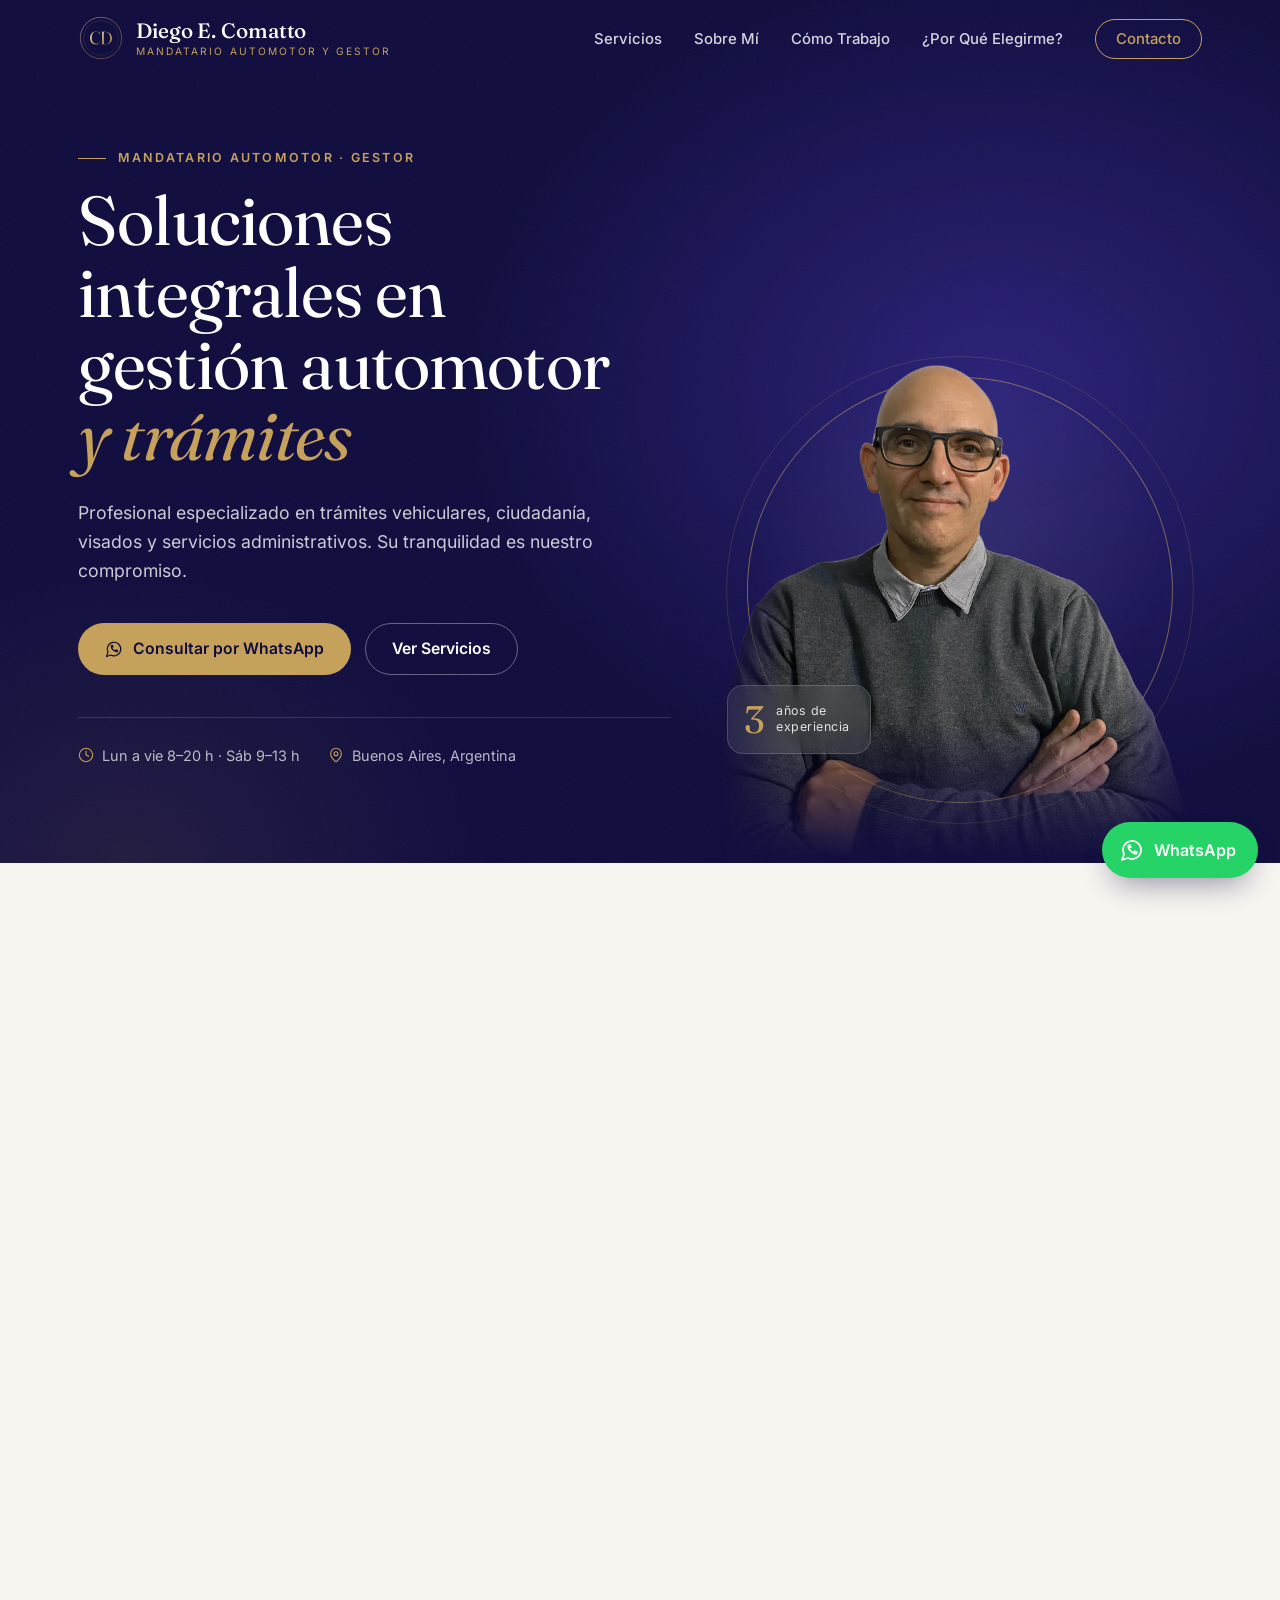
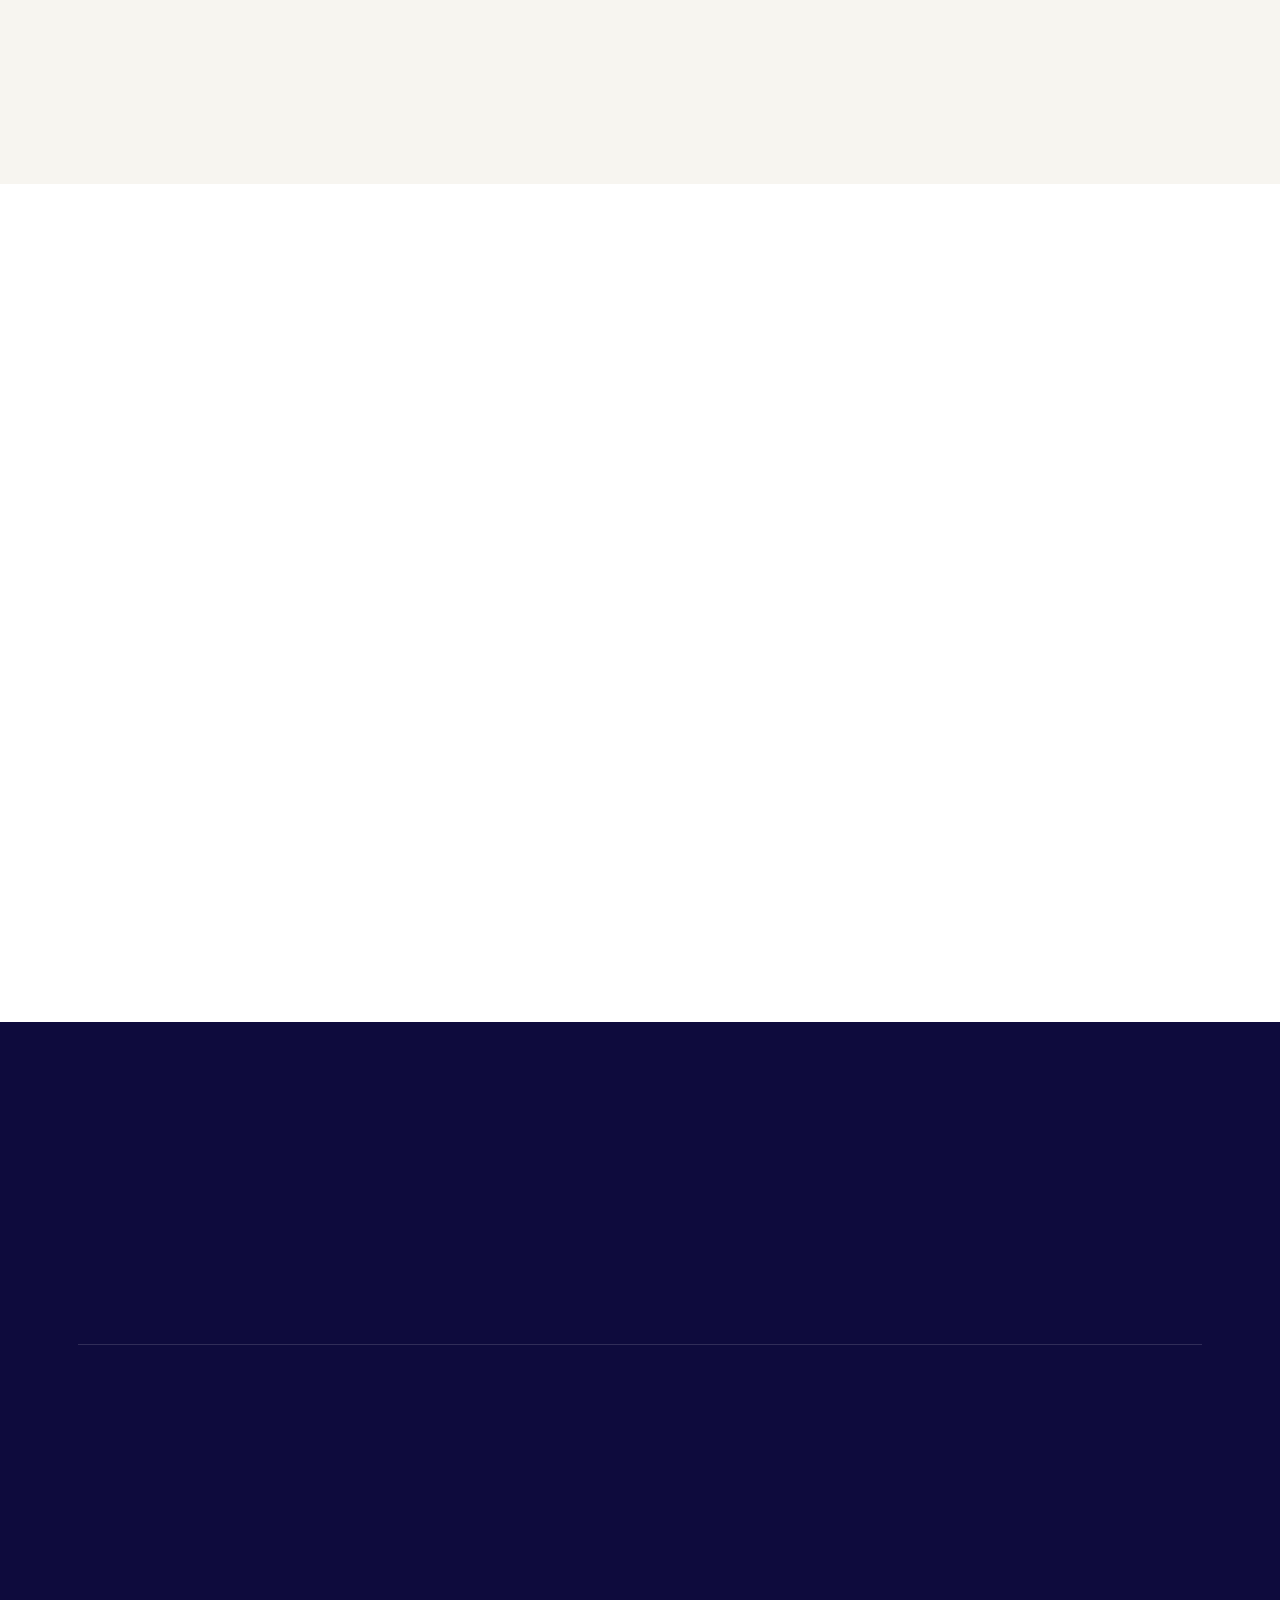
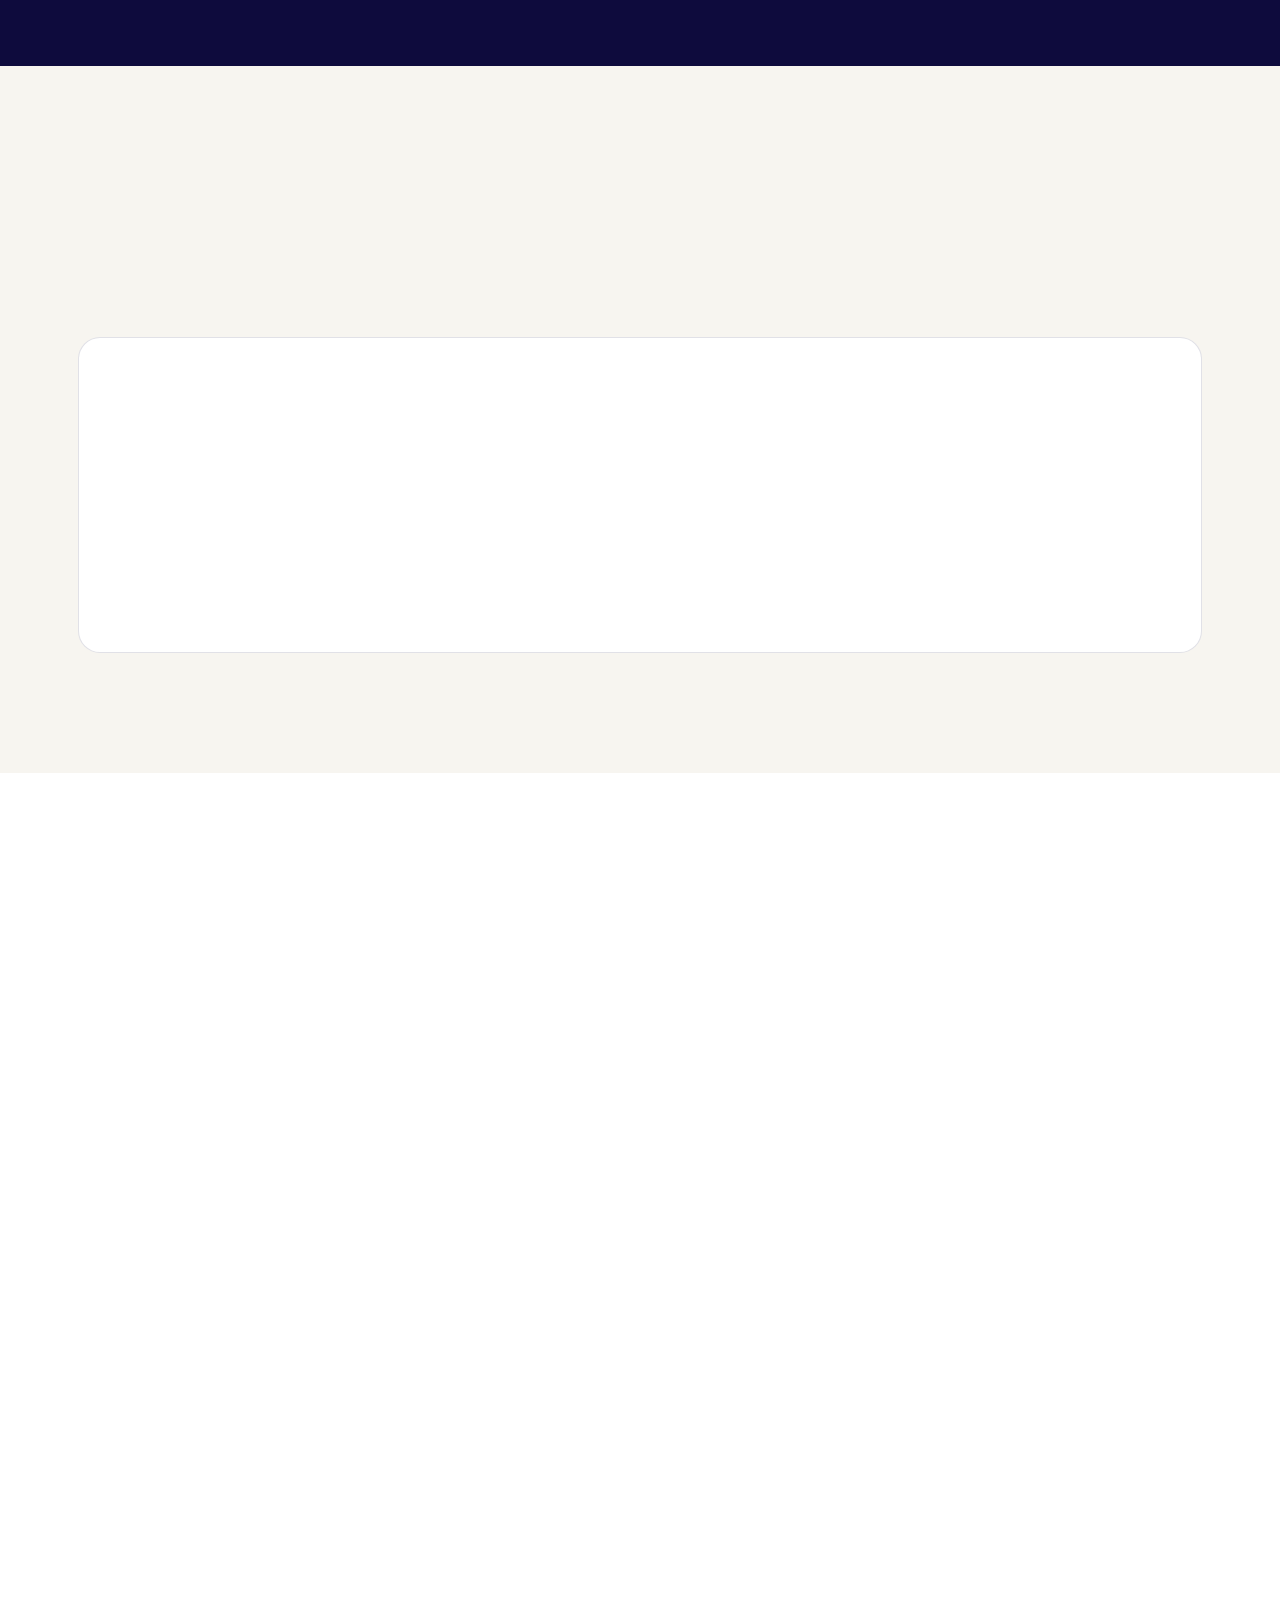
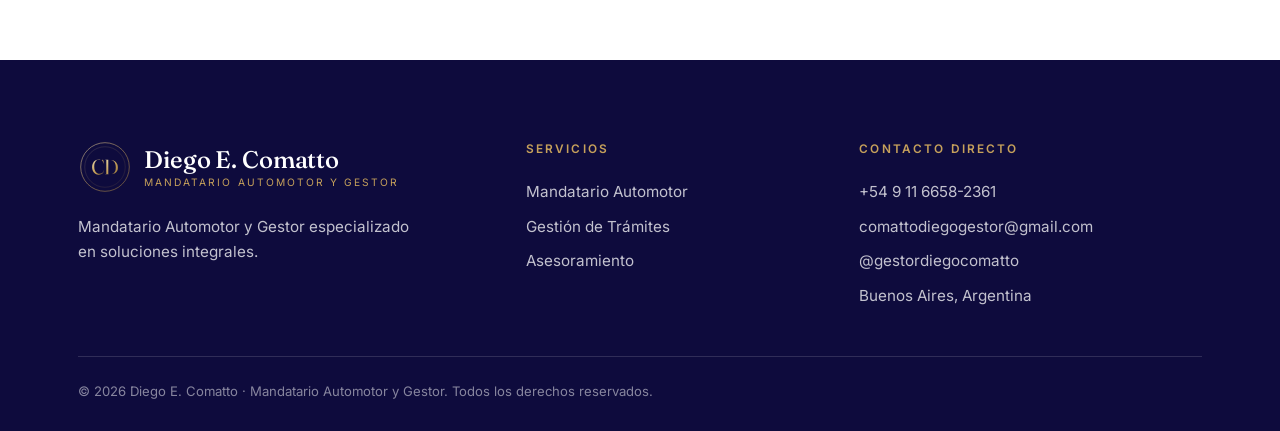
==== commit 7b7fb65f: "Nuevo sistema de logo, fuentes propias, CSP y anti-spam en el formulario - Logo vectorial (SVG): ver" ====
--- a/index.html
+++ b/index.html
@@ -7,6 +7,9 @@
     <meta name="description" content="Gestoría Comatto. Mandatario automotor y gestor administrativo especializado en trámites automotor, ciudadanías, visados, apostillados y servicios administrativos en Buenos Aires.">
     <meta name="author" content="Diego E. Comatto">
     <meta name="theme-color" content="#0E0B3D">
+    <meta http-equiv="Content-Security-Policy" content="default-src 'self'; script-src 'self'; style-src 'self'; img-src 'self' data:; font-src 'self'; connect-src https://formspree.io; form-action https://formspree.io; base-uri 'self'; object-src 'none'; upgrade-insecure-requests">
+    <meta name="referrer" content="strict-origin-when-cross-origin">
+    <meta name="format-detection" content="telephone=no">
     <link rel="canonical" href="https://gestorcomatto.com/">
 
     <meta property="og:title" content="Gestoría Comatto | Mandatario Automotor y Gestor Administrativo">
@@ -19,18 +22,20 @@
     <meta property="og:image:height" content="630">
     <meta name="twitter:card" content="summary_large_image">
 
-    <link rel="icon" type="image/png" href="favicon.png">
+    <link rel="icon" href="favicon.svg" type="image/svg+xml">
+    <link rel="icon" href="favicon.png" type="image/png" sizes="48x48">
     <link rel="apple-touch-icon" href="img/apple-touch-icon.png">
 
-    <link rel="preconnect" href="https://fonts.googleapis.com">
-    <link rel="preconnect" href="https://fonts.gstatic.com" crossorigin>
-    <link href="https://fonts.googleapis.com/css2?family=Fraunces:ital,opsz,wght@0,9..144,400;0,9..144,500;0,9..144,600;1,9..144,400;1,9..144,500&family=Inter:wght@400;500;600&display=swap" rel="stylesheet">
+    <link rel="preload" href="fonts/fraunces.woff2" as="font" type="font/woff2" crossorigin>
+    <link rel="preload" href="fonts/inter.woff2" as="font" type="font/woff2" crossorigin>
     <link rel="preload" as="image" href="img/foto-diego.webp" type="image/webp">
     <link rel="stylesheet" href="gestoria.css">
 </head>
 <body>
+    <a class="skip-link" href="#main">Saltar al contenido</a>
+
     <!-- Íconos (SVG inline, sin dependencias externas) -->
-    <svg xmlns="http://www.w3.org/2000/svg" style="display:none" aria-hidden="true">
+    <svg xmlns="http://www.w3.org/2000/svg" class="sprite" aria-hidden="true" focusable="false">
         <defs>
             <symbol id="i-car" viewBox="0 0 24 24"><path d="M19 17h2c.6 0 1-.4 1-1v-3c0-.9-.7-1.7-1.5-1.9C18.7 10.6 16 10 16 10s-1.3-1.4-2.2-2.3c-.5-.4-1.1-.7-1.8-.7H5c-.6 0-1.1.4-1.4.9l-1.4 2.9A3.7 3.7 0 0 0 2 12v4c0 .6.4 1 1 1h2"/><circle cx="7" cy="17" r="2"/><path d="M9 17h6"/><circle cx="17" cy="17" r="2"/></symbol>
             <symbol id="i-file" viewBox="0 0 24 24"><path d="M15 2H6a2 2 0 0 0-2 2v16a2 2 0 0 0 2 2h12a2 2 0 0 0 2-2V7Z"/><path d="M14 2v4a2 2 0 0 0 2 2h4"/><path d="M10 9H8"/><path d="M16 13H8"/><path d="M16 17H8"/></symbol>
@@ -53,8 +58,11 @@
         <nav class="navbar" aria-label="Principal">
             <div class="nav-container">
                 <a href="#inicio" class="logo">
-                    <span class="logo-name">Diego E. Comatto</span>
-                    <span class="logo-role">Mandatario Automotor y Gestor</span>
+                    <img src="img/logo/sello.svg" alt="" width="160" height="160" class="logo-seal">
+                    <span class="logo-text">
+                        <span class="logo-name">Diego E. Comatto</span>
+                        <span class="logo-role">Mandatario Automotor y Gestor</span>
+                    </span>
                 </a>
                 <ul class="nav-menu" id="nav-menu">
                     <li><a href="#servicios">Servicios</a></li>
@@ -70,7 +78,7 @@
         </nav>
     </header>
 
-    <main>
+    <main id="main">
         <!-- Hero -->
         <section id="inicio" class="hero">
             <div class="hero-container">
@@ -87,7 +95,7 @@
                     </div>
                     <ul class="hero-meta">
                         <li><svg class="ico" aria-hidden="true"><use href="#i-clock"/></svg>Lun a vie 8–20 h · Sáb 9–13 h</li>
-                        <li><svg class="ico" aria-hidden="true"><use href="#i-pin"/></svg>Buenos Aires, Argentina</li>
+                        <li><a href="https://maps.app.goo.gl/EcpAoSjXyspuMGnr9?g_st=aw" target="_blank" rel="noopener noreferrer"><svg class="ico" aria-hidden="true"><use href="#i-pin"/></svg>Buenos Aires, Argentina</a></li>
                     </ul>
                 </div>
                 <div class="hero-visual">
@@ -166,7 +174,7 @@
         <section id="sobre-mi" class="section">
             <div class="container sobre-mi-grid">
                 <div class="sobre-mi-brand reveal">
-                    <img src="img/logo.webp" alt="Logo Gestoría Comatto" width="640" height="640" loading="lazy">
+                    <img src="img/logo/logo-dark.svg" alt="Logo de Gestoría Comatto: monograma CD y firma Comatto Diego" width="600" height="600" loading="lazy">
                 </div>
                 <div class="sobre-mi-text reveal">
                     <p class="eyebrow">Sobre mí</p>
@@ -308,16 +316,16 @@
                     <h3>Solicitar Consulta</h3>
                     <form id="formulario-contacto" action="https://formspree.io/f/xjknpjpp" method="POST" novalidate>
                         <div class="field">
-                            <input type="text" id="f-nombre" name="nombre" placeholder=" " required autocomplete="name">
+                            <input type="text" id="f-nombre" name="nombre" placeholder=" " required autocomplete="name" minlength="2" maxlength="100">
                             <label for="f-nombre">Nombre completo</label>
                         </div>
                         <div class="field-row">
                             <div class="field">
-                                <input type="email" id="f-email" name="email" placeholder=" " required autocomplete="email">
+                                <input type="email" id="f-email" name="email" placeholder=" " required autocomplete="email" maxlength="120">
                                 <label for="f-email">Email</label>
                             </div>
                             <div class="field">
-                                <input type="tel" id="f-tel" name="telefono" placeholder=" " autocomplete="tel" inputmode="tel">
+                                <input type="tel" id="f-tel" name="telefono" placeholder=" " autocomplete="tel" inputmode="tel" maxlength="30" pattern="[0-9+()\s\-]{6,30}">
                                 <label for="f-tel">Teléfono</label>
                             </div>
                         </div>
@@ -332,7 +340,7 @@
                             <label for="f-servicio">Tipo de servicio</label>
                         </div>
                         <div class="field">
-                            <textarea id="f-mensaje" name="mensaje" placeholder=" " rows="5" required></textarea>
+                            <textarea id="f-mensaje" name="mensaje" placeholder=" " rows="5" required minlength="10" maxlength="2000"></textarea>
                             <label for="f-mensaje">Mensaje</label>
                         </div>
 
@@ -359,8 +367,11 @@
             <div class="footer-grid">
                 <div class="footer-brand">
                     <a href="#inicio" class="logo">
+                        <img src="img/logo/sello.svg" alt="" width="160" height="160" class="logo-seal" loading="lazy">
+                    <span class="logo-text">
                         <span class="logo-name">Diego E. Comatto</span>
                         <span class="logo-role">Mandatario Automotor y Gestor</span>
+                    </span>
                     </a>
                     <p>Mandatario Automotor y Gestor especializado en soluciones integrales.</p>
                 </div>
@@ -400,7 +411,7 @@
       "@type": "ProfessionalService",
       "name": "Gestoría Comatto",
       "url": "https://gestorcomatto.com/",
-      "logo": "https://gestorcomatto.com/img/logo.webp",
+      "logo": "https://gestorcomatto.com/img/logo/monograma-512.png",
       "image": "https://gestorcomatto.com/img/og-image.jpg",
       "description": "Gestoría administrativa, mandatario automotor y ciudadanía. Trámites automotor, transferencias, ciudadanías, visados, apostillados y gestión de jubilaciones.",
       "telephone": "+5491166582361",
--- a/gestoria.css
+++ b/gestoria.css
@@ -1,6 +1,31 @@
 /* =========================================================
    Gestoría Comatto — estilos
    ========================================================= */
+
+/* Fuentes alojadas en el propio sitio (sin dependencias de terceros) */
+@font-face {
+    font-family: 'Fraunces';
+    font-style: normal;
+    font-weight: 100 900;
+    font-display: swap;
+    src: url('fonts/fraunces.woff2') format('woff2');
+}
+
+@font-face {
+    font-family: 'Fraunces';
+    font-style: italic;
+    font-weight: 100 900;
+    font-display: swap;
+    src: url('fonts/fraunces-italic.woff2') format('woff2');
+}
+
+@font-face {
+    font-family: 'Inter';
+    font-style: normal;
+    font-weight: 100 900;
+    font-display: swap;
+    src: url('fonts/inter.woff2') format('woff2');
+}
 
 :root {
     --ink: #0e0b3d;
@@ -51,6 +76,24 @@
 }
 
 img { max-width: 100%; display: block; }
+
+.sprite { position: absolute; width: 0; height: 0; overflow: hidden; }
+
+.skip-link {
+    position: absolute;
+    left: 16px;
+    top: -60px;
+    z-index: 3000;
+    padding: 10px 18px;
+    border-radius: 999px;
+    background: var(--gold);
+    color: var(--ink);
+    font-weight: 600;
+    text-decoration: none;
+    transition: top .2s var(--ease);
+}
+
+.skip-link:focus { top: 12px; }
 a { color: inherit; }
 ul, ol { list-style: none; }
 
@@ -171,23 +214,25 @@
     gap: 24px;
 }
 
-.logo { text-decoration: none; color: #fff; line-height: 1.15; }
+.logo { display: inline-flex; align-items: center; gap: 12px; text-decoration: none; color: #fff; }
+.logo-seal { width: 46px; height: 46px; }
+.logo-text { line-height: 1.15; }
 
 .logo-name {
     display: block;
     font-family: var(--serif);
-    font-size: 1.35rem;
+    font-size: 1.3rem;
     font-weight: 500;
-    letter-spacing: -0.01em;
+    letter-spacing: -0.005em;
 }
 
 .logo-role {
     display: block;
-    font-size: 0.66rem;
+    margin-top: 3px;
+    font-size: 0.64rem;
     letter-spacing: 0.2em;
     text-transform: uppercase;
     color: var(--gold);
-    margin-top: 3px;
 }
 
 .nav-menu { display: flex; align-items: center; gap: 2rem; }
@@ -322,7 +367,17 @@
     color: rgba(255, 255, 255, 0.7);
 }
 
-.hero-meta li { display: inline-flex; align-items: center; gap: 8px; }
+.hero-meta li,
+.hero-meta a { display: inline-flex; align-items: center; gap: 8px; }
+
+.hero-meta a {
+    color: inherit;
+    text-decoration: none;
+    background: linear-gradient(var(--gold), var(--gold)) 0 100% / 0 1px no-repeat;
+    transition: color .25s var(--ease), background-size .35s var(--ease);
+}
+
+.hero-meta a:hover { color: #fff; background-size: 100% 1px; }
 .hero-meta .ico { color: var(--gold); width: 16px; height: 16px; }
 
 .hero-visual {
@@ -483,7 +538,7 @@
 }
 
 
-.sobre-mi-brand img { width: 108%; max-width: none; height: auto; }
+.sobre-mi-brand img { width: 88%; height: auto; }
 
 .subtitle {
     margin: 0.6rem 0 1.6rem;
@@ -692,6 +747,12 @@
 
 .field textarea { resize: vertical; min-height: 140px; }
 
+.field input:user-invalid,
+.field textarea:user-invalid {
+    border-color: #b8433a;
+    box-shadow: 0 0 0 4px rgba(184, 67, 58, 0.12);
+}
+
 .field--select select {
     background-image: url("data:image/svg+xml,%3Csvg xmlns='http://www.w3.org/2000/svg' viewBox='0 0 24 24' fill='none' stroke='%235d5c6e' stroke-width='2' stroke-linecap='round'%3E%3Cpath d='m6 9 6 6 6-6'/%3E%3C/svg%3E");
     background-repeat: no-repeat;
@@ -757,8 +818,9 @@
     padding-bottom: 48px;
 }
 
-.footer-brand .logo { display: inline-block; margin-bottom: 1.1rem; }
-.footer-brand .logo-name { font-size: 1.6rem; }
+.footer-brand .logo { margin-bottom: 1.2rem; }
+.footer-brand .logo-seal { width: 54px; height: 54px; }
+.footer-brand .logo-name { font-size: 1.5rem; }
 .footer-brand p { max-width: 34ch; }
 
 .footer h4 {
@@ -926,8 +988,10 @@
     .nav-container,
     .hero-container { padding-left: 20px; padding-right: 20px; }
 
-    .logo-name { font-size: 1.2rem; }
-    .logo-role { font-size: 0.6rem; }
+    .logo { gap: 10px; }
+    .logo-seal { width: 40px; height: 40px; }
+    .logo-name { font-size: 1.12rem; }
+    .logo-role { font-size: 0.56rem; letter-spacing: 0.16em; }
 
     .hero h1 { font-size: 2.45rem; }
     .hero-lead { font-size: 1.02rem; }
@@ -961,3 +1025,30 @@
 
     .notificacion { right: 12px; }
 }
+
+/* ---------- Página 404 ---------- */
+.page-404 {
+    min-height: 100vh;
+    display: grid;
+    place-items: center;
+    padding: 40px 20px;
+    color: #fff;
+    background:
+        radial-gradient(60% 70% at 50% 35%, rgba(73, 58, 190, 0.45) 0%, rgba(14, 11, 61, 0) 70%),
+        var(--ink);
+}
+
+.nf { max-width: 560px; text-align: center; }
+.nf-mark { width: 96px; height: 96px; margin: 0 auto 2rem; border-radius: 22px; }
+.nf .eyebrow::before { display: none; }
+
+.nf h1 {
+    font-family: var(--serif);
+    font-weight: 400;
+    font-size: clamp(2.2rem, 6vw, 3.4rem);
+    line-height: 1.1;
+    margin-bottom: 1rem;
+}
+
+.nf-lead { color: rgba(255, 255, 255, 0.75); margin-bottom: 2.2rem; }
+.nf-actions { justify-content: center; margin-bottom: 0; }
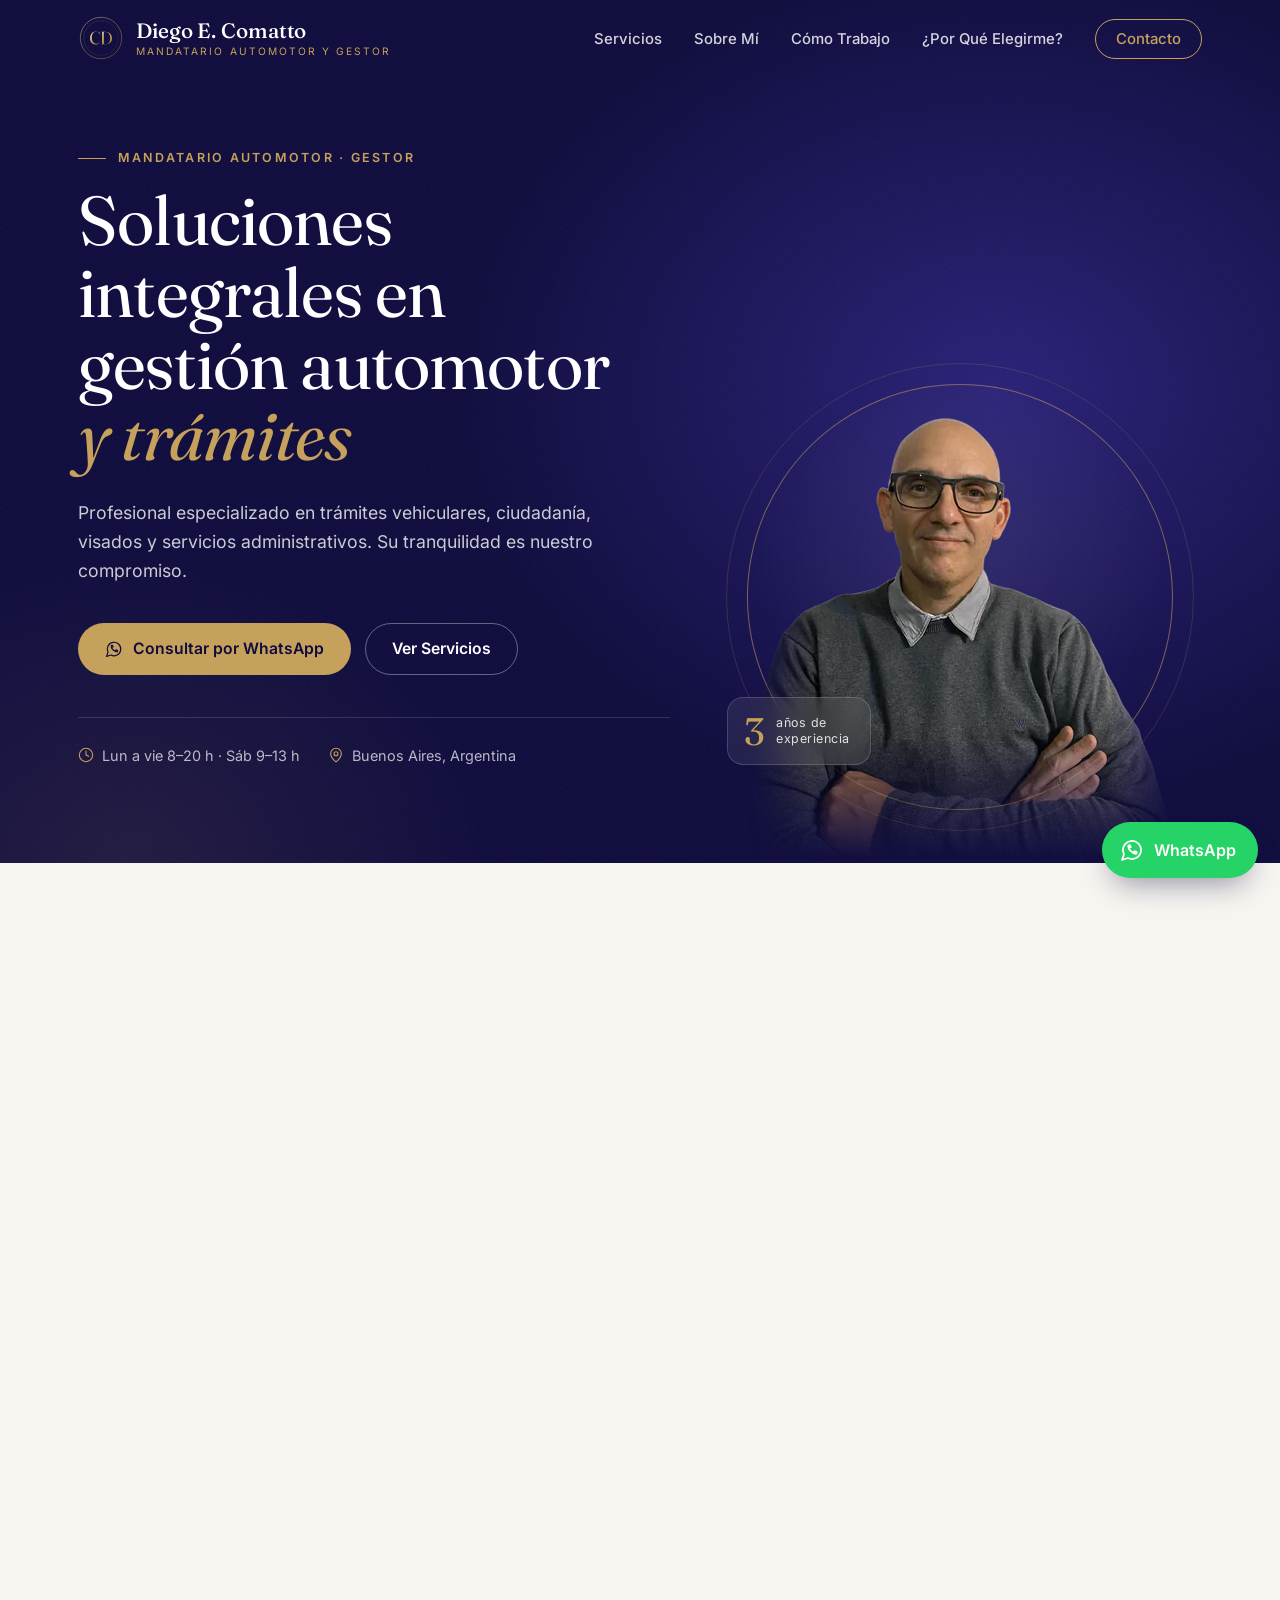
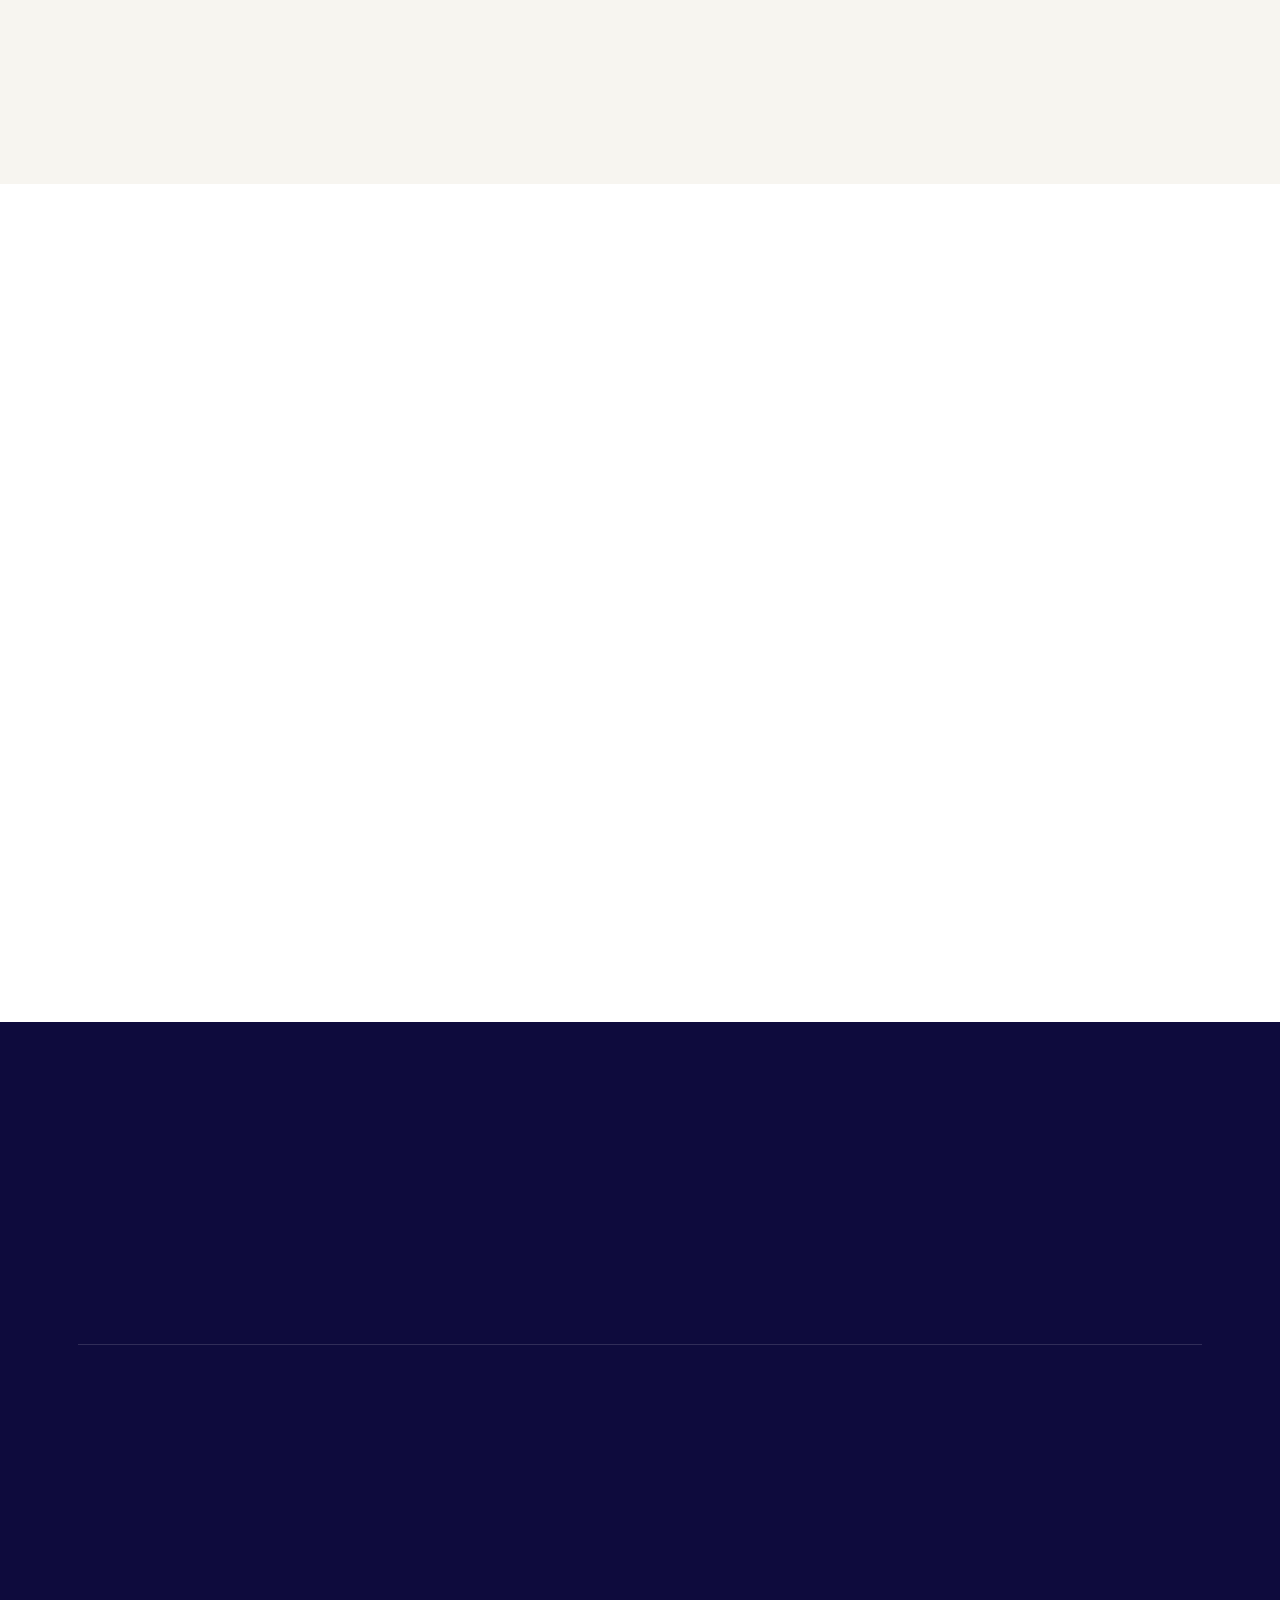
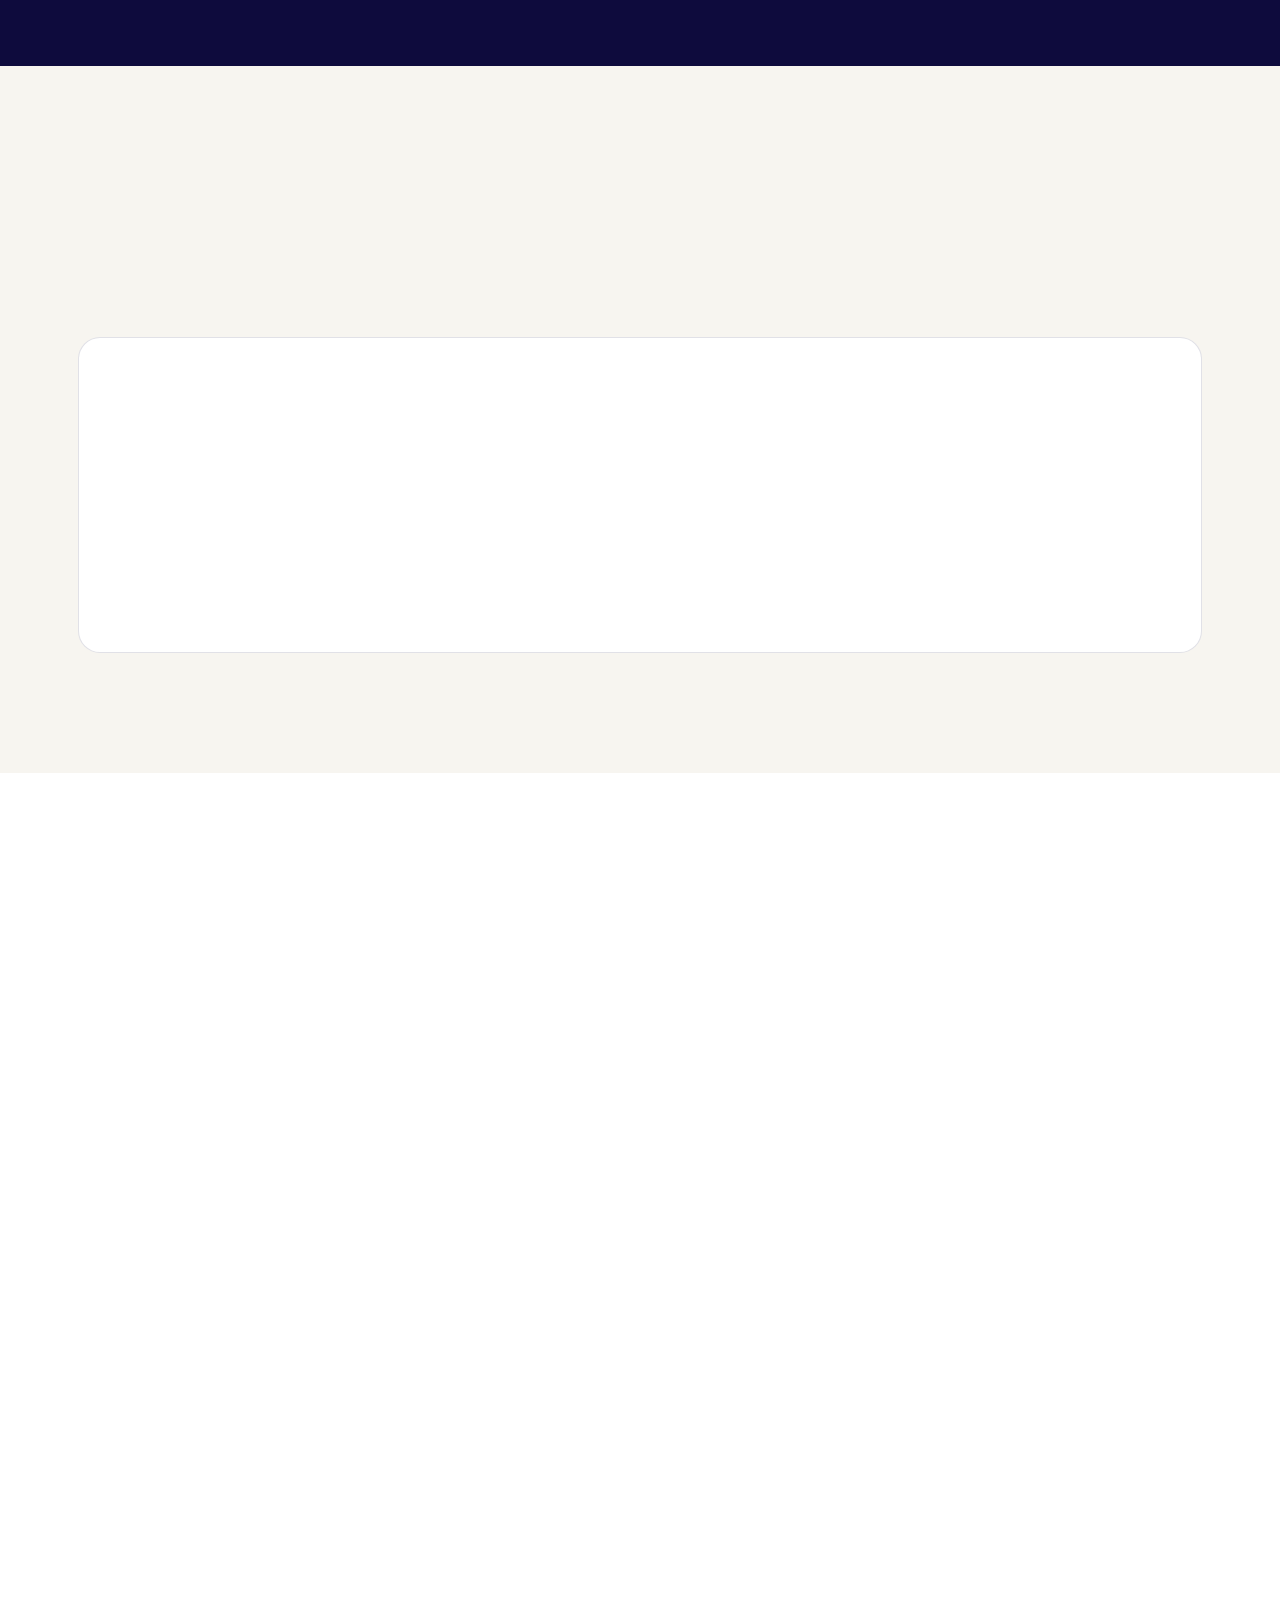
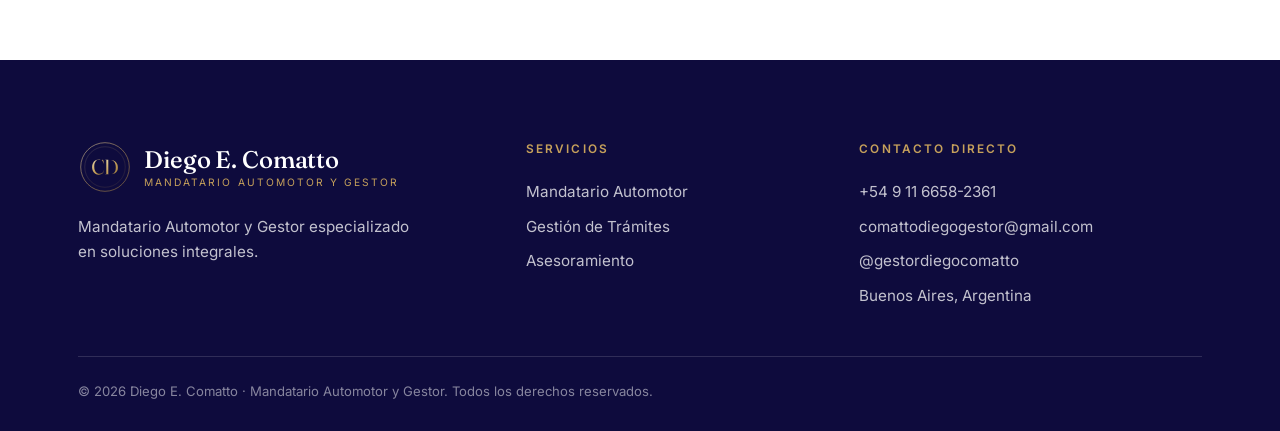
==== commit a7453697: "Años de experiencia automáticos: suben cada 1 de septiembre (desde 2023) Co-Authored-By: Claude Opus" ====
--- a/index.html
+++ b/index.html
@@ -105,7 +105,7 @@
                         <img src="img/foto-diego.webp" alt="Diego E. Comatto, mandatario automotor y gestor" class="hero-photo" width="720" height="764" fetchpriority="high">
                     </picture>
                     <div class="hero-badge">
-                        <span class="hero-badge-num">3</span>
+                        <span class="hero-badge-num" data-years-since="2023-09-01">3</span>
                         <span class="hero-badge-txt">años de<br>experiencia</span>
                     </div>
                 </div>
@@ -194,7 +194,7 @@
                         </div>
                         <div class="stat">
                             <dt class="stat-label">Años de Experiencia</dt>
-                            <dd class="number" data-target="3">3</dd>
+                            <dd class="number" data-target="3" data-years-since="2023-09-01">3</dd>
                         </div>
                     </dl>
                 </div>
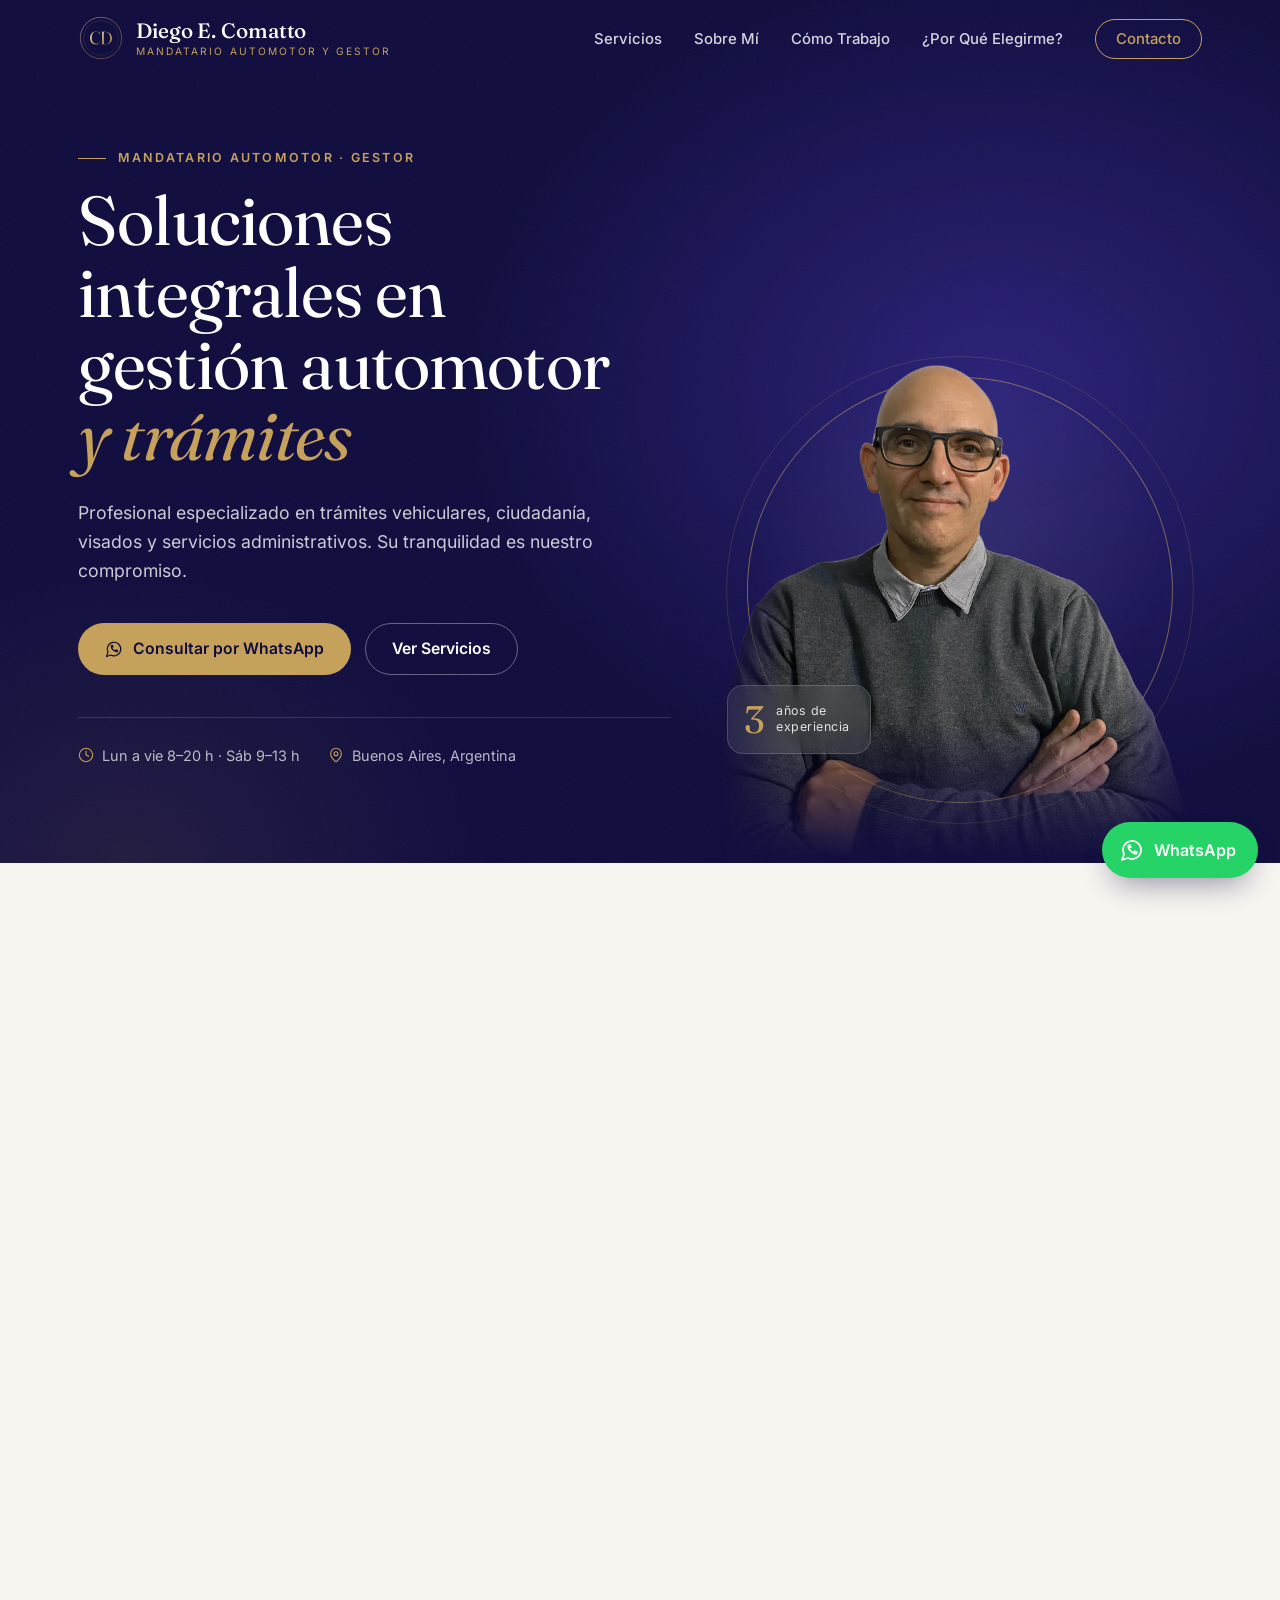
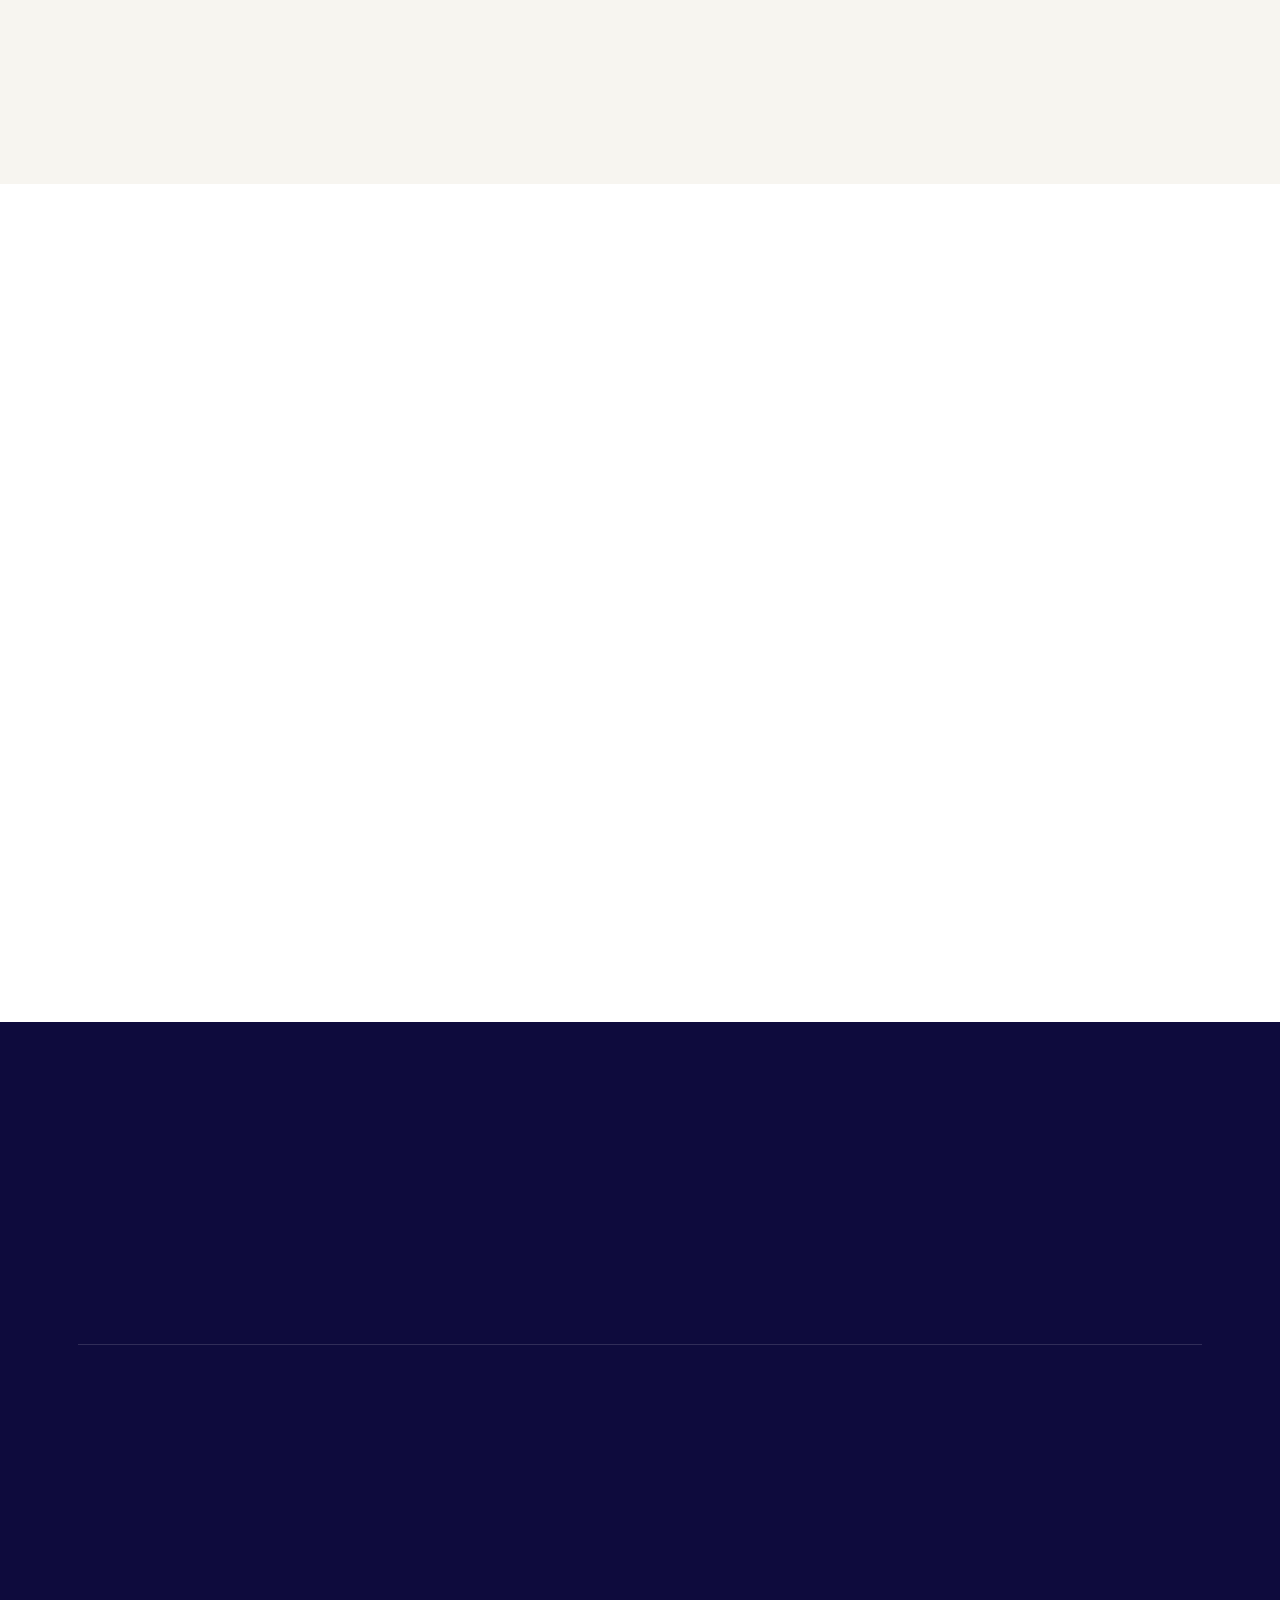
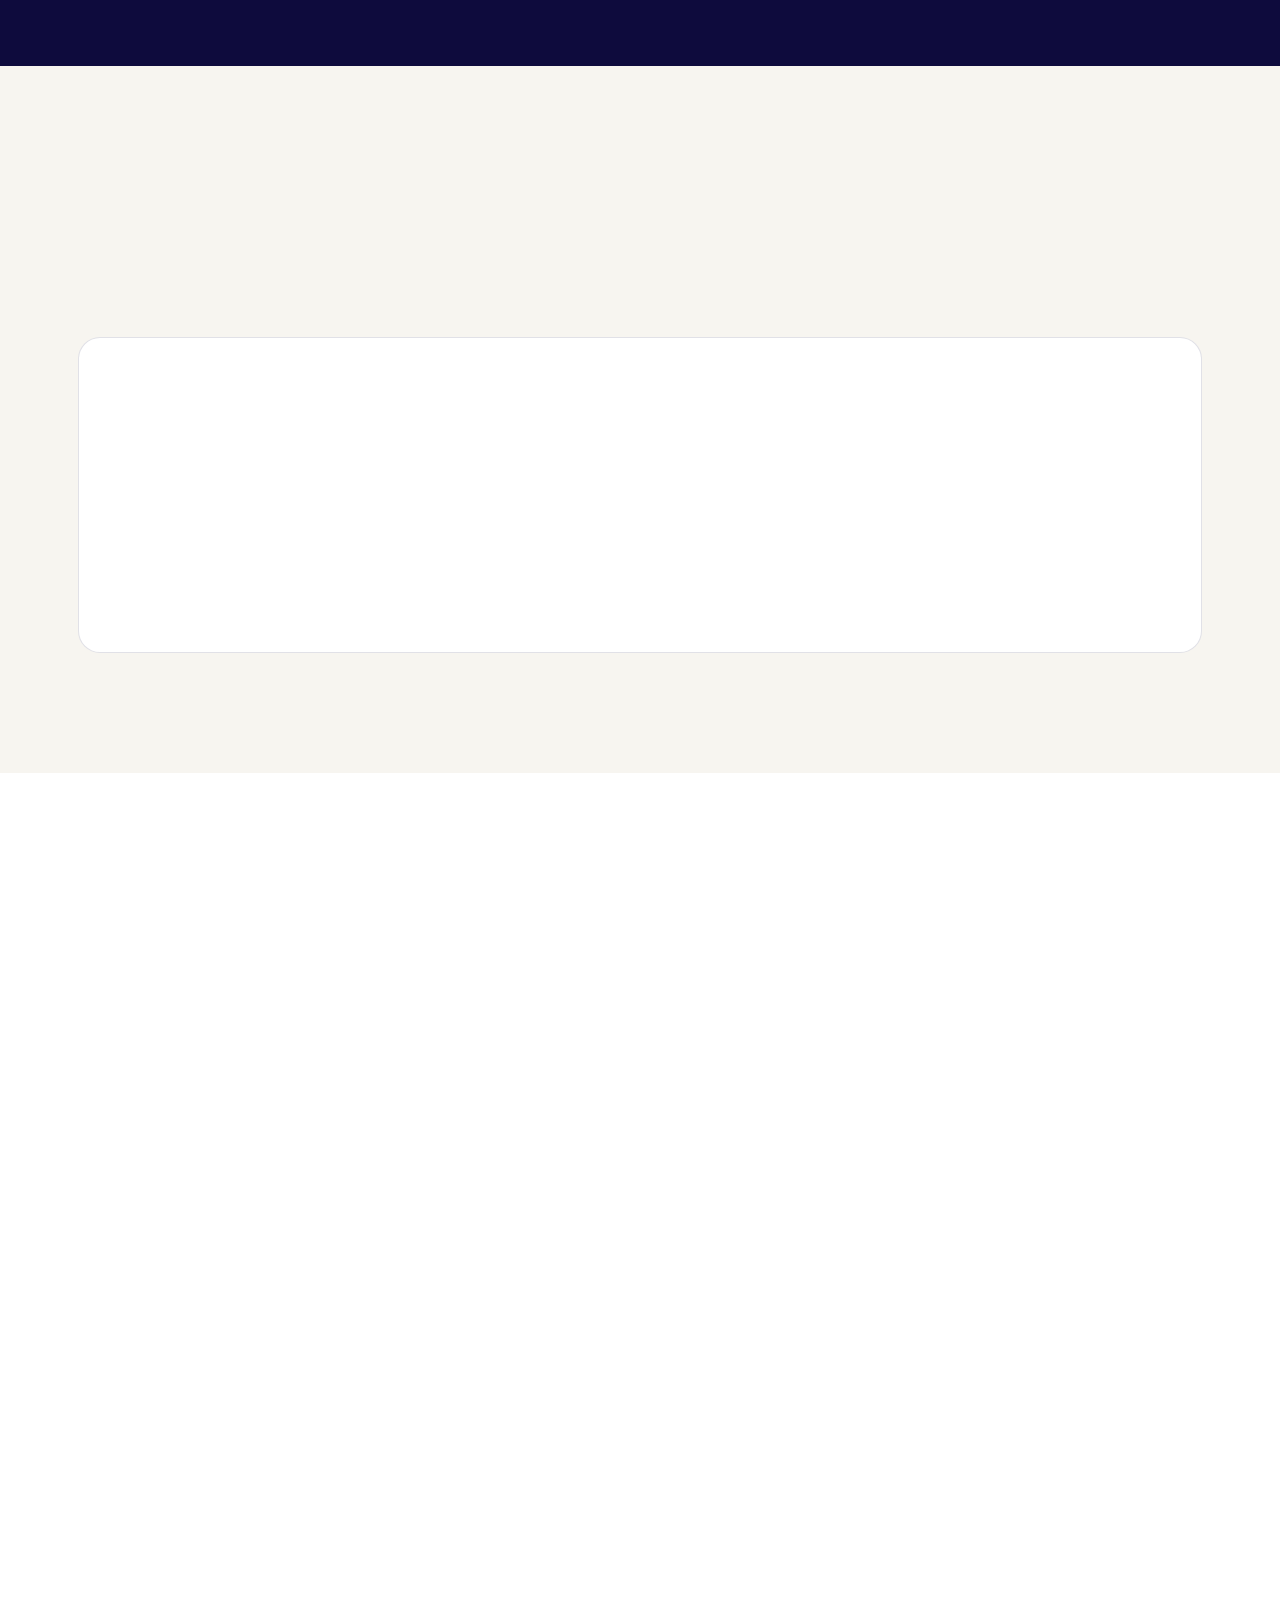
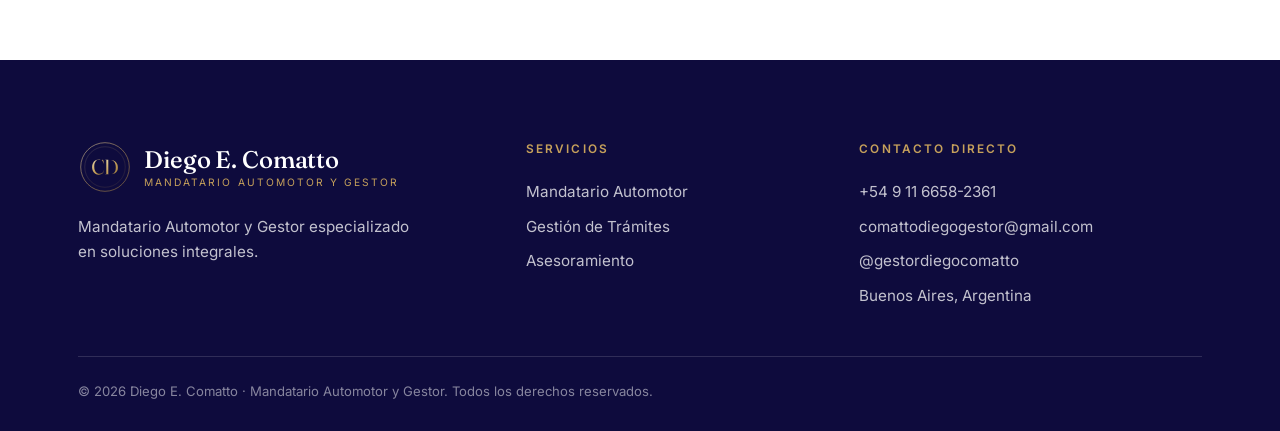
==== commit ec1955be: "favicon.ico, ícono 192px y nombre del sitio para Google Co-Authored-By: Claude Opus 5.5 <noreply@ant" ====
--- a/index.html
+++ b/index.html
@@ -15,6 +15,7 @@
     <meta property="og:title" content="Gestoría Comatto | Mandatario Automotor y Gestor Administrativo">
     <meta property="og:description" content="Soluciones integrales en gestión automotor y trámites. Profesional especializado en trámites vehiculares, ciudadanía, visados y servicios administrativos.">
     <meta property="og:type" content="website">
+    <meta property="og:site_name" content="Gestoría Comatto">
     <meta property="og:locale" content="es_AR">
     <meta property="og:url" content="https://gestorcomatto.com/">
     <meta property="og:image" content="https://gestorcomatto.com/img/og-image.jpg">
@@ -22,7 +23,9 @@
     <meta property="og:image:height" content="630">
     <meta name="twitter:card" content="summary_large_image">
 
+    <link rel="icon" href="/favicon.ico" sizes="48x48">
     <link rel="icon" href="favicon.svg" type="image/svg+xml">
+    <link rel="icon" href="img/icon-192.png" type="image/png" sizes="192x192">
     <link rel="icon" href="favicon.png" type="image/png" sizes="48x48">
     <link rel="apple-touch-icon" href="img/apple-touch-icon.png">
 
@@ -408,6 +411,16 @@
     <script type="application/ld+json">
     {
       "@context": "https://schema.org",
+      "@type": "WebSite",
+      "name": "Gestoría Comatto",
+      "alternateName": ["Diego E. Comatto", "gestorcomatto.com"],
+      "url": "https://gestorcomatto.com/"
+    }
+    </script>
+
+    <script type="application/ld+json">
+    {
+      "@context": "https://schema.org",
       "@type": "ProfessionalService",
       "name": "Gestoría Comatto",
       "url": "https://gestorcomatto.com/",
--- a/gestoria.css
+++ b/gestoria.css
@@ -864,6 +864,10 @@
 }
 
 .wa-float:hover { transform: translateY(-2px); }
+.wa-float {
+    transition: transform .3s var(--ease), opacity .3s var(--ease), visibility .3s;
+}
+.wa-float.is-hidden { opacity: 0; visibility: hidden; transform: translateY(12px); }
 .wa-float svg { width: 24px; height: 24px; stroke-width: 1.8; }
 
 /* ---------- Animaciones ---------- */
